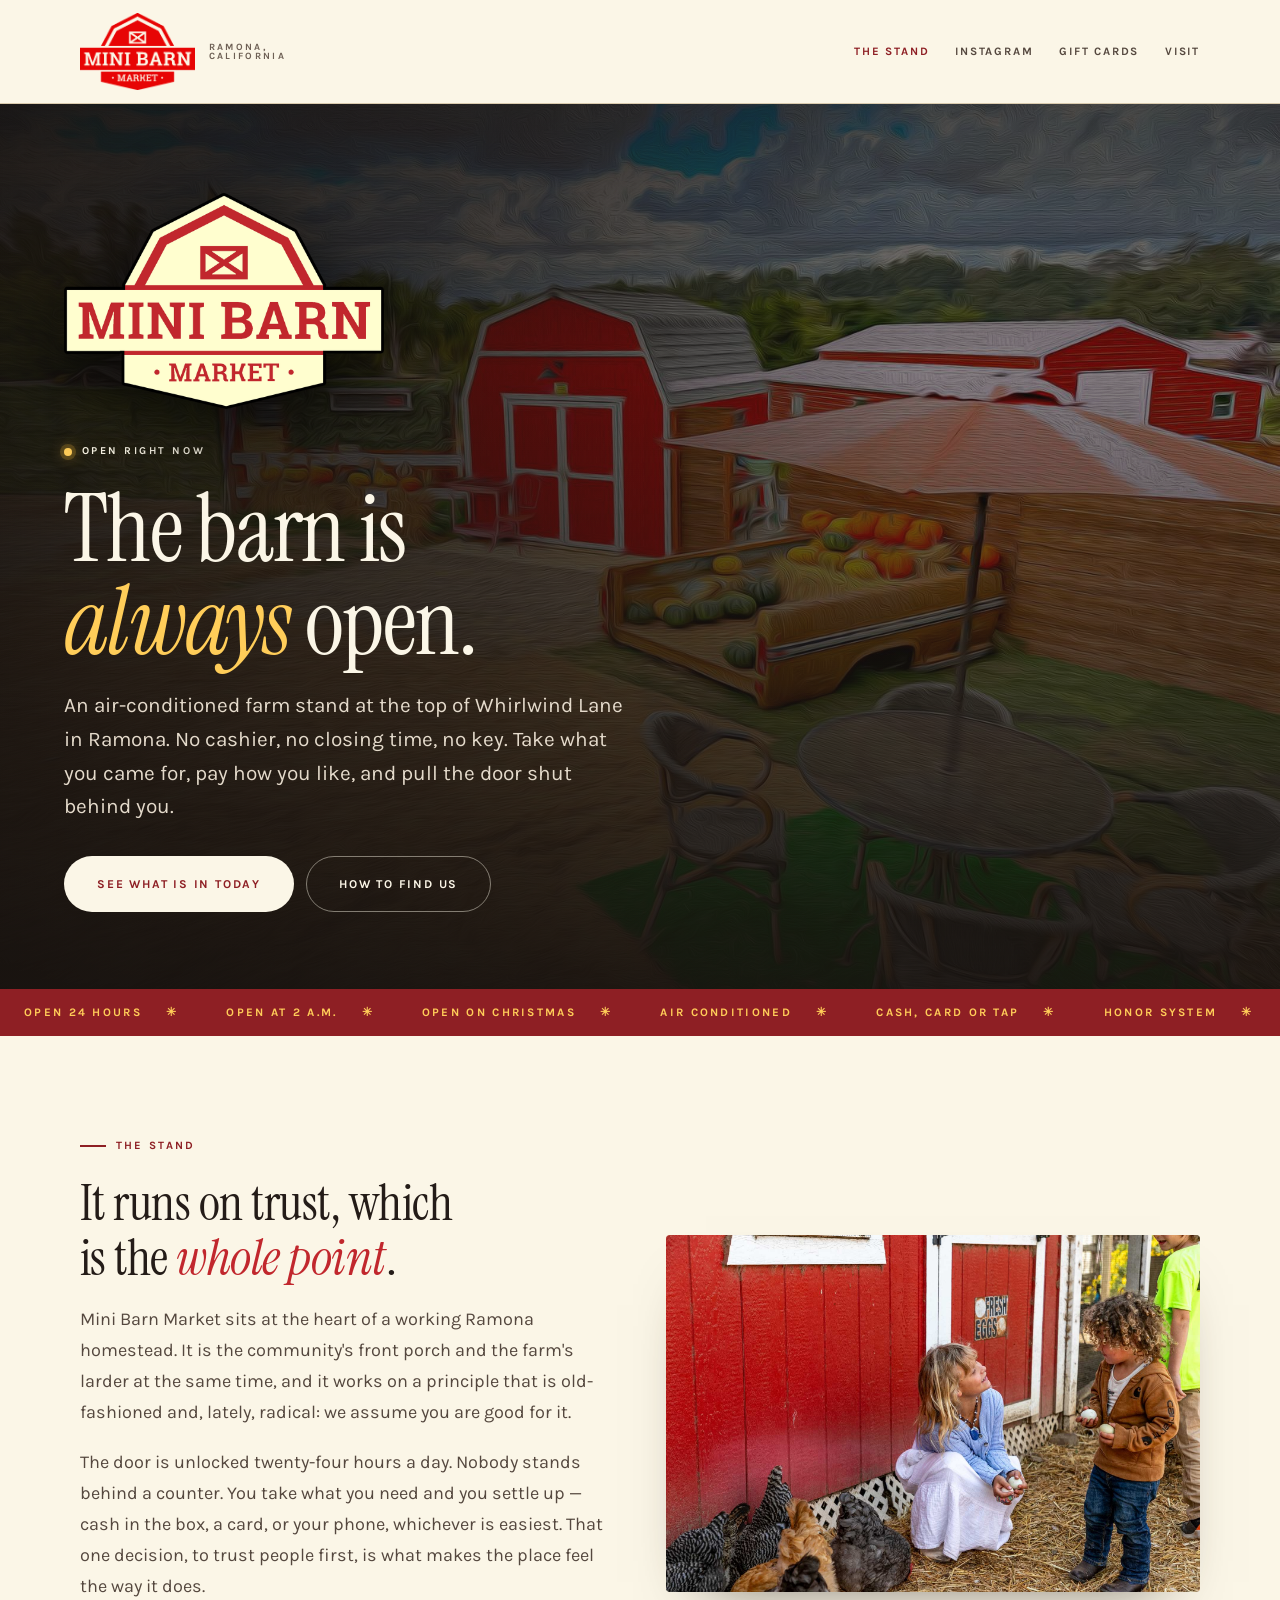
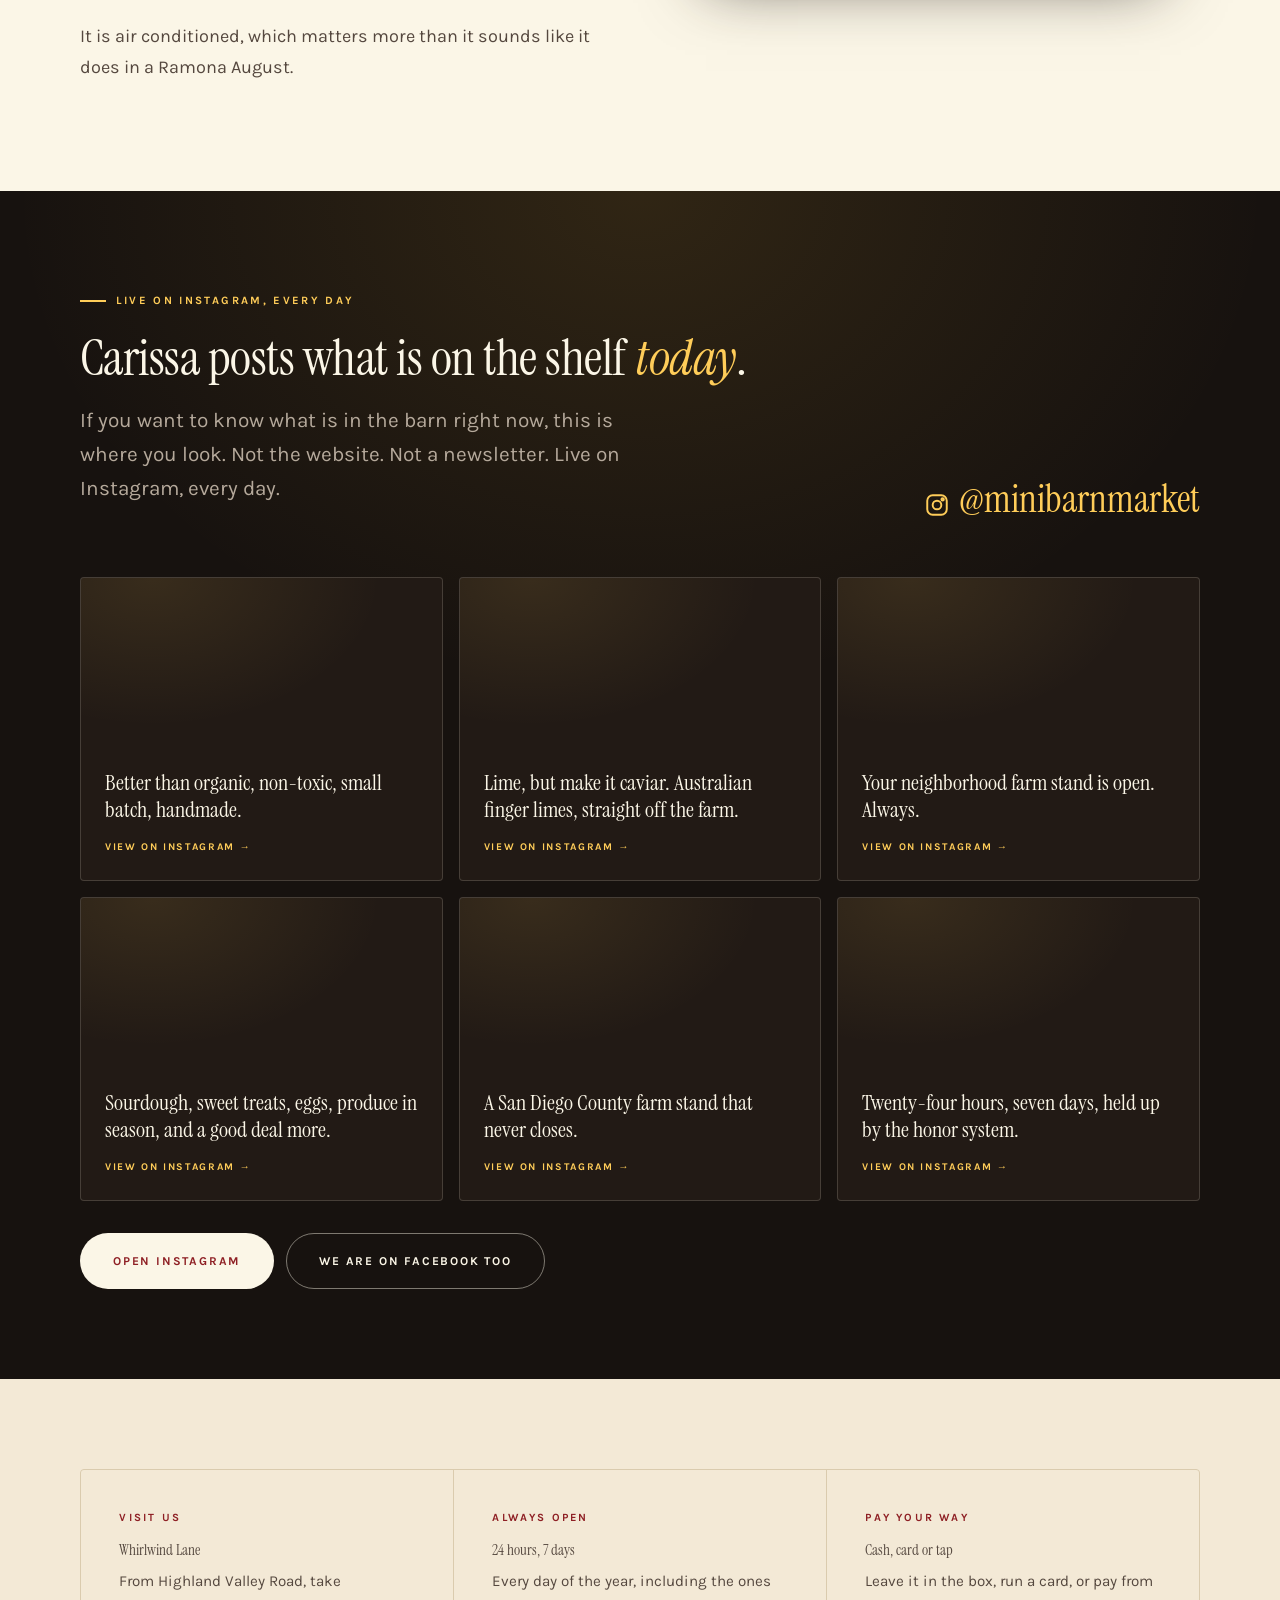
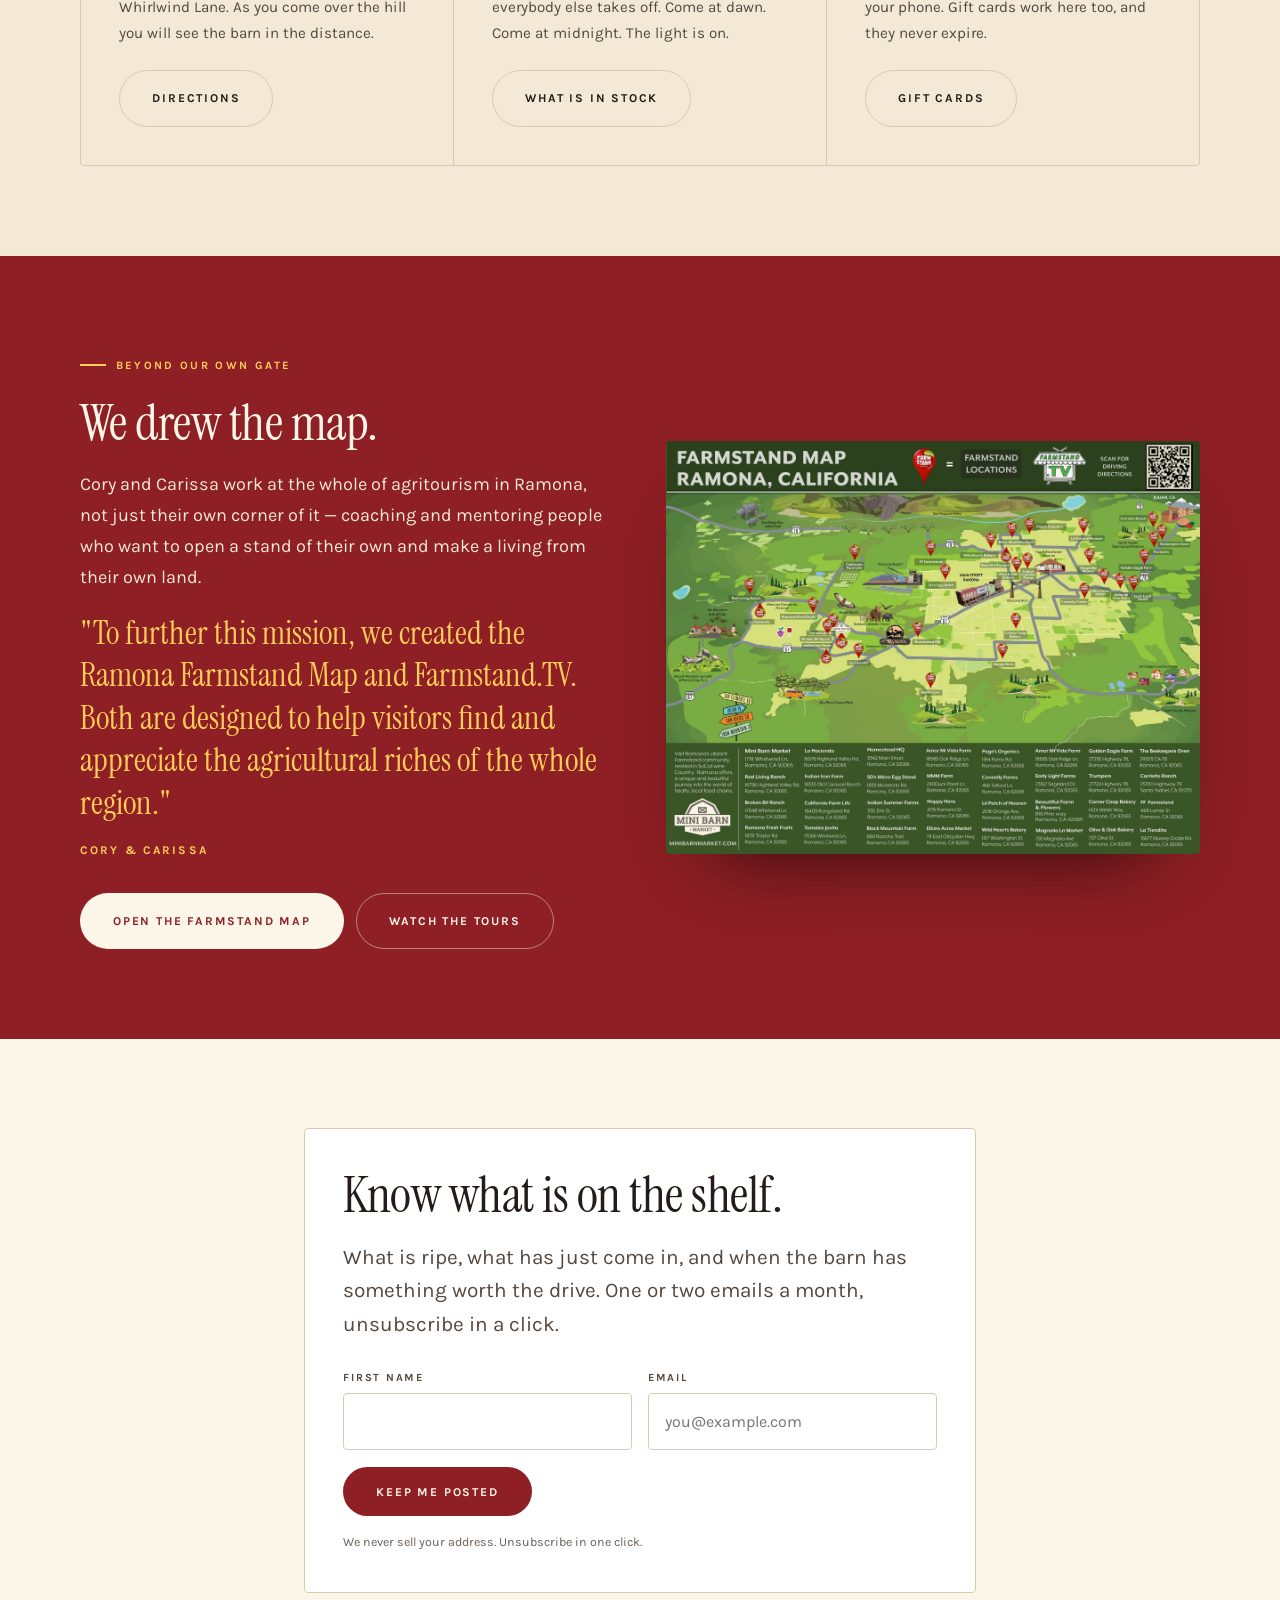
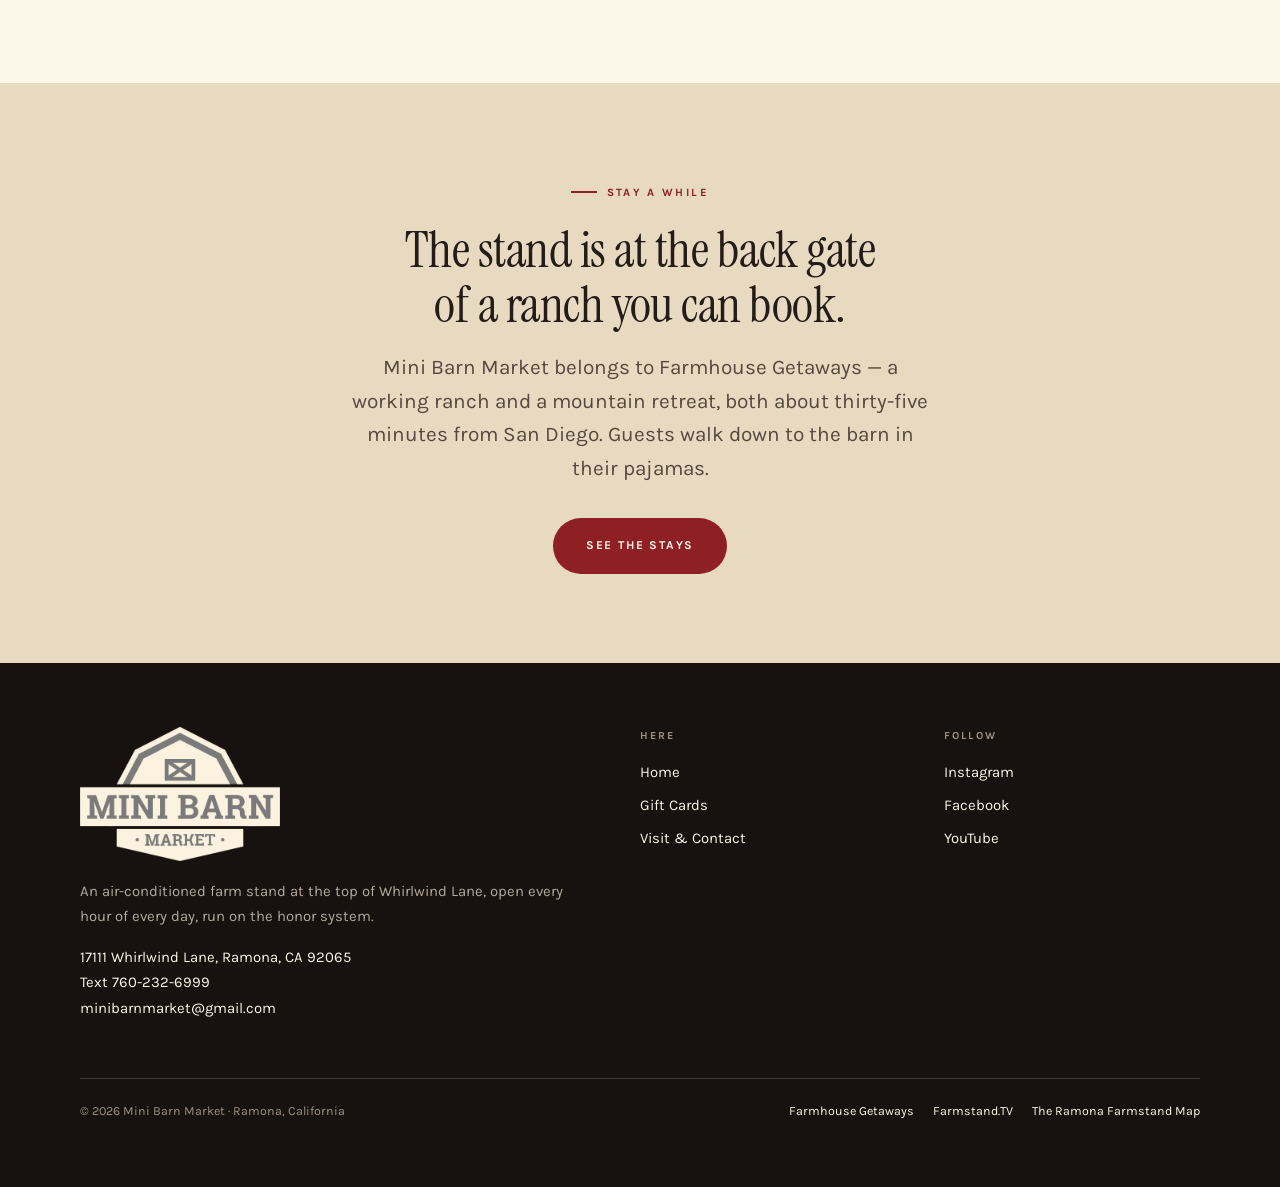
==== index.html @ f651b941 "Record how each visitor arrived on every form (ad click, campaign, keyword, referrer, first visit) C" ====
<!DOCTYPE html>
<html lang="en">
<head>
<meta charset="utf-8">
<!-- Google tag (gtag.js) -->
<script src="/js/attribution.js"></script>
<script async src="https://www.googletagmanager.com/gtag/js?id=G-ZWF3V4V2GE"></script>
<script>
  window.dataLayer = window.dataLayer || [];
  function gtag(){dataLayer.push(arguments);}
  gtag('js', new Date());
  gtag('config', 'G-ZWF3V4V2GE');
</script>
<meta name="viewport" content="width=device-width, initial-scale=1">
<title>Mini Barn Market — a 24/7 honor system farm stand in Ramona, California</title>
<meta name="description" content="An air-conditioned farm stand on Whirlwind Lane in Ramona, open every hour of every day on the honor system. Cash, card or digital. Follow @minibarnmarket for the daily restock.">
<link rel="canonical" href="https://minibarnmarket.com/">
<meta property="og:site_name" content="Mini Barn Market">
<meta property="og:title" content="Mini Barn Market — a 24/7 honor system farm stand in Ramona, California">
<meta property="og:description" content="An air-conditioned farm stand on Whirlwind Lane in Ramona, open every hour of every day on the honor system. Cash, card or digital. Follow @minibarnmarket for the daily restock.">
<meta property="og:type" content="website">
<meta property="og:url" content="https://minibarnmarket.com/">
<meta property="og:image" content="https://minibarnmarket.com/images/mbm-painting.jpg">
<meta name="twitter:card" content="summary_large_image">
<link rel="preconnect" href="https://fonts.googleapis.com">
<link rel="preconnect" href="https://fonts.gstatic.com" crossorigin>
<link href="https://fonts.googleapis.com/css2?family=Instrument+Serif:ital@0;1&family=Karla:ital,wght@0,400;0,500;0,700;1,400&display=swap" rel="stylesheet">
<link rel="icon" href="/favicon.svg" type="image/svg+xml">
<meta name="theme-color" content="#8E1F24">
<link rel="stylesheet" href="/css/site.css?v=6f5d11fb">
<script>if(!window.matchMedia('(prefers-reduced-motion: reduce)').matches)document.documentElement.className+=' js';</script>
<script type="application/ld+json">
{
  "@context": "https://schema.org",
  "@type": "Store",
  "name": "Mini Barn Market",
  "description": "A 24/7 honor-system farm stand in Ramona, California, selling eggs, produce, sourdough and other goods made on-site or nearby.",
  "url": "https://minibarnmarket.com/",
  "image": "https://minibarnmarket.com/images/mbm-painting.jpg",
  "telephone": "+1-760-232-6999",
  "priceRange": "$",
  "address": {
    "@type": "PostalAddress",
    "streetAddress": "17111 Whirlwind Lane",
    "addressLocality": "Ramona",
    "addressRegion": "CA",
    "postalCode": "92065",
    "addressCountry": "US"
  },
  "geo": {
    "@type": "GeoCoordinates",
    "latitude": 33.0217514,
    "longitude": -116.9316667
  },
  "openingHoursSpecification": {
    "@type": "OpeningHoursSpecification",
    "dayOfWeek": ["Monday", "Tuesday", "Wednesday", "Thursday", "Friday", "Saturday", "Sunday"],
    "opens": "00:00",
    "closes": "23:59"
  },
  "paymentAccepted": "Cash, Credit Card, Debit Card"
}
</script>
</head>
<body>
<a class="skip" href="#main">Skip to content</a>
<header class="masthead">
  <div class="wrap masthead-inner">
    <a class="wordmark" href="/"><img src="/images/logo-red.png" width="1000" height="669" alt="Mini Barn Market"><span>Ramona, California</span></a>
    <nav class="nav" aria-label="Main"><a href="/#stand" aria-current="page">The Stand</a><a href="/#instagram">Instagram</a><a href="/giftcards">Gift Cards</a><a href="/contact">Visit</a></nav>
  </div>
</header>
<main id="main">
<section class="gate">
  <div class="gate-bg">
    <img src="/images/mbm-painting.jpg" width="1600" height="1200" alt="" aria-hidden="true">
  </div>
  <div class="gate-inner">
    <img class="gate-mark" src="/images/logo-fill.png" width="1000" height="674" alt="" fetchpriority="high">
    <p class="lamp"><i></i>Open right now</p>
    <h1 class="display">The barn is <em class="lit">always</em> open.</h1>
    <p class="lede">An air-conditioned farm stand at the top of Whirlwind Lane in
      Ramona. No cashier, no closing time, no key. Take what you came for, pay
      how you like, and pull the door shut behind you.</p>
    <div class="btn-row">
      <a class="btn btn-go" href="#instagram">See what is in today</a>
      <a class="btn btn-line" href="/contact">How to find us</a>
    </div>
  </div>
</section>

<div class="strip" aria-hidden="true">
  <div class="strip-track"><span>Open 24 hours</span><span>Open at 2 a.m.</span><span>Open on Christmas</span><span>Air conditioned</span><span>Cash, card or tap</span><span>Honor system</span><span>No cashier</span><span>No closing time</span><span>Ramona, California</span><span>Open 24 hours</span><span>Open at 2 a.m.</span><span>Open on Christmas</span><span>Air conditioned</span><span>Cash, card or tap</span><span>Honor system</span><span>No cashier</span><span>No closing time</span><span>Ramona, California</span></div>
</div>

<section class="band paper rv" id="stand">
  <div class="wrap split">
    <div>
      <p class="tag">The stand</p>
      <h2 class="headline">It runs on trust, which is the <em class="lit">whole point</em>.</h2>
      <div class="prose">
        <p>Mini Barn Market sits at the heart of a working Ramona homestead. It is
          the community's front porch and the farm's larder at the same time, and
          it works on a principle that is old-fashioned and, lately, radical:
          we assume you are good for it.</p>
        <p>The door is unlocked twenty-four hours a day. Nobody stands behind a
          counter. You take what you need and you settle up — cash in the box,
          a card, or your phone, whichever is easiest. That one decision, to
          trust people first, is what makes the place feel the way it does.</p>
        <p>It is air conditioned, which matters more than it sounds like it does
          in a Ramona August.</p>
      </div>
    </div>
    <div class="shot">
      <img src="/images/rbr-eggs-kids.jpg" width="1800" height="1200" loading="lazy" alt="Two children holding eggs beside a red barn with a Fresh Eggs sign, hens at their feet.">
    </div>
  </div>
</section>

<section class="band dark ig rv" id="instagram">
  <div class="wrap">
    <div class="ig-head">
      <div>
        <p class="tag">Live on Instagram, every day</p>
        <h2 class="headline">Carissa posts what is on the shelf <em class="lit">today</em>.</h2>
        <p class="lede">If you want to know what is in the barn right now, this is
          where you look. Not the website. Not a newsletter. Live on Instagram,
          every day.</p>
      </div>
      <div>
        <a class="ig-handle" href="https://www.instagram.com/minibarnmarket/" target="_blank" rel="noopener"><svg class="ig-mark" viewBox="0 0 24 24" aria-hidden="true"><rect x="3" y="3" width="18" height="18" rx="5"/><circle cx="12" cy="12" r="4"/><circle cx="17.2" cy="6.8" r="1.1"/></svg>@minibarnmarket</a>
      </div>
    </div>
    <div class="ig-grid"><a class="ig-tile" data-ig="reel/DbJutd0BsoV" href="https://www.instagram.com/reel/DbJutd0BsoV/" target="_blank" rel="noopener"><span class="ig-cap">Better than organic, non-toxic, small batch, handmade.</span><span class="ig-open">View on Instagram</span></a><a class="ig-tile" data-ig="reel/DZG45lfvVFX" href="https://www.instagram.com/reel/DZG45lfvVFX/" target="_blank" rel="noopener"><span class="ig-cap">Lime, but make it caviar. Australian finger limes, straight off the farm.</span><span class="ig-open">View on Instagram</span></a><a class="ig-tile" data-ig="reel/DZGzfBtP9ZN" href="https://www.instagram.com/reel/DZGzfBtP9ZN/" target="_blank" rel="noopener"><span class="ig-cap">Your neighborhood farm stand is open. Always.</span><span class="ig-open">View on Instagram</span></a><a class="ig-tile" data-ig="reel/DXSOjBqjnKv" href="https://www.instagram.com/reel/DXSOjBqjnKv/" target="_blank" rel="noopener"><span class="ig-cap">Sourdough, sweet treats, eggs, produce in season, and a good deal more.</span><span class="ig-open">View on Instagram</span></a><a class="ig-tile" data-ig="reel/DZhEprNpUPL" href="https://www.instagram.com/reel/DZhEprNpUPL/" target="_blank" rel="noopener"><span class="ig-cap">A San Diego County farm stand that never closes.</span><span class="ig-open">View on Instagram</span></a><a class="ig-tile" data-ig="reel/Danv9abBoim" href="https://www.instagram.com/reel/Danv9abBoim/" target="_blank" rel="noopener"><span class="ig-cap">Twenty-four hours, seven days, held up by the honor system.</span><span class="ig-open">View on Instagram</span></a></div>
    <div class="btn-row"><a class="btn btn-go" href="https://www.instagram.com/minibarnmarket/" target="_blank" rel="noopener">Open Instagram</a><a class="btn btn-line" href="https://www.facebook.com/minibarnmarketramona" target="_blank" rel="noopener">We are on Facebook too</a></div>
  </div>
</section>


<section class="band paper-2 rv">
  <div class="wrap">
    <div class="trio">
      <div class="cell">
        <h3>Visit us</h3>
        <p class="subhead">Whirlwind Lane</p>
        <p>From Highland Valley Road, take Whirlwind Lane. As you come over the
          hill you will see the barn in the distance.</p>
        <div class="btn-row"><a class="btn btn-line" href="/contact">Directions</a></div>
      </div>
      <div class="cell">
        <h3>Always open</h3>
        <p class="subhead">24 hours, 7 days</p>
        <p>Every day of the year, including the ones everybody else takes off.
          Come at dawn. Come at midnight. The light is on.</p>
        <div class="btn-row"><a class="btn btn-line" href="#instagram">What is in stock</a></div>
      </div>
      <div class="cell">
        <h3>Pay your way</h3>
        <p class="subhead">Cash, card or tap</p>
        <p>Leave it in the box, run a card, or pay from your phone. Gift cards
          work here too, and they never expire.</p>
        <div class="btn-row"><a class="btn btn-line" href="/giftcards">Gift cards</a></div>
      </div>
    </div>
  </div>
</section>

<section class="band red rv">
  <div class="wrap split split-flip">
    <div class="mapshot">
      <img src="/images/ramona-farmstand-map.jpg" width="2400" height="1855" loading="lazy" alt="The illustrated Ramona Farmstand Map, showing farm stands drawn across the valley.">
    </div>
    <div>
      <p class="tag">Beyond our own gate</p>
      <h2 class="headline">We drew the map.</h2>
      <div class="prose">
        <p>Cory and Carissa work at the whole of agritourism in Ramona, not just
          their own corner of it — coaching and mentoring people who want to open
          a stand of their own and make a living from their own land.</p>
      </div>
      <p class="pull">"To further this mission, we created the Ramona Farmstand
        Map and Farmstand.TV. Both are designed to help visitors find and
        appreciate the agricultural riches of the whole region."</p>
      <p class="cite">Cory &amp; Carissa</p>
      <div class="btn-row">
        <a class="btn btn-go" href="https://farmstandtv.com/maps" target="_blank" rel="noopener">Open the farmstand map</a>
        <a class="btn btn-line" href="https://farmstandtv.com/" target="_blank" rel="noopener">Watch the tours</a>
      </div>
    </div>
  </div>
</section>

<!-- Email signup. name="newsletter" is what routes this to EmailOctopus —
     submission-created.mjs looks for exactly that name. Do not rename it.
     Uses only classes the page already had, so it needs no new CSS. -->
<section class="band paper rv" id="signup">
  <div class="wrap wrap-narrow">
    <div class="form-card">
      <h2 class="headline">Know what is on the shelf.</h2>
      <p class="lede">What is ripe, what has just come in, and when the barn has
        something worth the drive. One or two emails a month, unsubscribe in a click.</p>

      <form name="newsletter" method="POST" data-netlify="true" netlify-honeypot="bot-field" action="/thanks">
        <input type="hidden" name="form-name" value="newsletter">
        <input type="hidden" name="arrived-from" value=""><input type="hidden" name="first-visit-from" value=""><input type="hidden" name="arrived-landing" value=""><input type="hidden" name="arrived-referrer" value=""><input type="hidden" name="arrived-campaign" value=""><input type="hidden" name="arrived-click-id" value="">
        <input type="hidden" name="source" value="mbm-home">
        <p class="hp"><label>Leave this empty <input name="bot-field" tabindex="-1" autocomplete="off"></label></p>

        <div class="field-pair">
          <div class="field">
            <label for="su-mbm-name">First name</label>
            <input id="su-mbm-name" name="first-name" type="text" autocomplete="given-name">
          </div>
          <div class="field">
            <label for="su-mbm-email">Email</label>
            <input id="su-mbm-email" name="email" type="email" required autocomplete="email" placeholder="you@example.com">
          </div>
        </div>

        <button class="btn btn-go" type="submit">Keep me posted</button>
      </form>

      <p class="fine">We never sell your address. Unsubscribe in one click.</p>
    </div>
  </div>
</section>

<section class="band oat rv">
  <div class="wrap wrap-narrow centered">
    <p class="tag">Stay a while</p>
    <h2 class="headline">The stand is at the back gate of a ranch you can book.</h2>
    <p class="lede">Mini Barn Market belongs to Farmhouse Getaways — a working
      ranch and a mountain retreat, both about thirty-five minutes from San Diego.
      Guests walk down to the barn in their pajamas.</p>
    <div class="btn-row"><a class="btn btn-go" href="https://farmhousegetaways.com/" target="_blank" rel="noopener">See the stays</a></div>
  </div>
</section>
<script>
/* THE INSTAGRAM SECTION, IN THREE TIERS.
   Each one is strictly better than the one under it, and each one only
   replaces the tier below once it has actually proved it works.

   Tier 1 — what the server sends. Six captioned links to real posts. No
     JavaScript, no third parties, no network beyond this site. If everything
     below fails, this is what a reader gets, and it is still useful.
   Tier 2 — the pinned posts upgrade themselves into real Instagram embeds
     once Instagram answers with a MEASURE message. Gating on the iframe's
     load event would not do: a blocked or consent-walled frame still fires
     load, and the tile would go white and empty with the link gone.
   Tier 3 — /.netlify/functions/instagram returns real pictures and the grid is
     rebuilt from them. With no token it serves the pinned posts' own stills,
     scraped server-side from their public embed pages, so the grid has real
     photography the day the site goes up. With IG_TOKEN set it serves the
     account's LATEST posts and reels instead, newest first, and keeps itself
     current. */
(function () {
  var grid = document.querySelector('.ig-grid');
  if (!grid) return;

  /* ---------- tier 3: the live feed ---------- */
  function live() {
    if (!window.fetch) return Promise.reject();
    return fetch('/.netlify/functions/instagram', { headers: { accept: 'application/json' } })
      .then(function (r) { return r.ok ? r.json() : Promise.reject(r.status); })
      .then(function (d) {
        if (!d || !d.posts || !d.posts.length) return Promise.reject('empty');
        var frag = document.createDocumentFragment();
        d.posts.slice(0, 6).forEach(function (p) {
          var a = document.createElement('a');
          a.className = 'ig-tile is-live-feed';
          a.href = p.link;
          /* Instagram is a destination people fall into. Opening it in the
             same tab means the barn is gone and they are not coming back. */
          a.target = '_blank';
          a.rel = 'noopener';

          var img = document.createElement('img');
          img.src = p.thumb;
          img.alt = p.caption || 'A recent post from Mini Barn Market';
          img.loading = 'lazy';
          img.decoding = 'async';
          /* Instagram's CDN is happier without a referer, and we gain nothing
             by sending one. */
          img.referrerPolicy = 'no-referrer';
          /* Instagram's CDN URLs are signed and do expire. If one 404s the
             tile keeps its caption and its link rather than showing a broken
             image icon. */
          img.onerror = function () { a.classList.remove('is-live-feed'); img.remove(); };
          a.appendChild(img);

          if (p.type === 'VIDEO') {
            var play = document.createElement('span');
            play.className = 'ig-play';
            play.setAttribute('aria-hidden', 'true');
            a.appendChild(play);
          }

          var cap = document.createElement('span');
          cap.className = 'ig-cap';
          cap.textContent = p.caption || 'Mini Barn Market';
          a.appendChild(cap);

          var open = document.createElement('span');
          open.className = 'ig-open';
          open.textContent = 'View on Instagram';
          a.appendChild(open);

          frag.appendChild(a);
        });
        grid.textContent = '';
        grid.appendChild(frag);
        grid.classList.add('is-feed');
        return true;
      });
  }

  /* ---------- tier 2: the pinned posts become real embeds ---------- */
  function embeds() {
    var tiles = [].slice.call(grid.querySelectorAll('.ig-tile[data-ig]'));
    if (!tiles.length || !('IntersectionObserver' in window)) return;
    var frames = [];

    window.addEventListener('message', function (e) {
      var host = (e.origin || '').replace(/^https?:\/\//, '');
      if (host !== 'instagram.com' && host !== 'www.instagram.com') return;
      var d;
      try { d = typeof e.data === 'string' ? JSON.parse(e.data) : e.data; } catch (err) { return; }
      if (!d || d.type !== 'MEASURE' || !d.details || !d.details.height) return;
      for (var i = 0; i < frames.length; i++) {
        if (frames[i].contentWindow === e.source) {
          frames[i].style.height = Math.round(d.details.height) + 'px';
          frames[i].parentNode.classList.add('is-live');
          return;
        }
      }
    });

    function load(t) {
      if (t.dataset.done) return;
      t.dataset.done = '1';
      var f = document.createElement('iframe');
      f.src = 'https://www.instagram.com/' + t.dataset.ig + '/embed/';
      f.title = 'Instagram post from Mini Barn Market';
      f.loading = 'lazy';
      f.setAttribute('scrolling', 'no');
      f.setAttribute('frameborder', '0');
      frames.push(f);
      t.appendChild(f);
    }

    var io = new IntersectionObserver(function (es) {
      es.forEach(function (e) { if (e.isIntersecting) { load(e.target); io.unobserve(e.target); } });
    }, { rootMargin: '400px' });
    tiles.forEach(function (t) { io.observe(t); });
  }

  try {
    live().catch(embeds);
  } catch (err) {
    embeds();
  }
})();
</script></main>
<footer class="foot">
  <div class="wrap">
    <div class="foot-grid">
      <div>
        <img class="foot-mark" src="/images/logo-tan.png" width="1000" height="669" alt="Mini Barn Market">
        <p>An air-conditioned farm stand at the top of Whirlwind Lane, open every
           hour of every day, run on the honor system.</p>
        <p><a href="https://www.google.com/maps/dir/?api=1&destination=33.0217514,-116.9316667" target="_blank" rel="noopener">17111 Whirlwind Lane, Ramona, CA 92065</a><br>
           <a href="sms:+17602326999">Text 760-232-6999</a><br>
           <a href="mailto:minibarnmarket@gmail.com">minibarnmarket@gmail.com</a></p>
      </div>
      <div>
        <h2>Here</h2>
        <ul>
          <li><a href="/">Home</a></li>
          <li><a href="/giftcards">Gift Cards</a></li>
          <li><a href="/contact">Visit &amp; Contact</a></li>
        </ul>
      </div>
      <div>
        <h2>Follow</h2>
        <ul>
          <li><a href="https://www.instagram.com/minibarnmarket/" target="_blank" rel="noopener">Instagram</a></li>
          <li><a href="https://www.facebook.com/minibarnmarketramona" target="_blank" rel="noopener">Facebook</a></li>
          <li><a href="https://www.youtube.com/channel/UCrv4uGI6qNeQpDjoDmMhRxQ" target="_blank" rel="noopener">YouTube</a></li>
        </ul>
      </div>
    </div>
    <div class="foot-fine">
      <span>&copy; 2026 Mini Barn Market &middot; Ramona, California</span>
      <span class="sisters">
        <a href="https://farmhousegetaways.com/" target="_blank" rel="noopener">Farmhouse Getaways</a>
        <a href="https://farmstandtv.com/" target="_blank" rel="noopener">Farmstand.TV</a>
        <a href="https://farmstandtv.com/maps" target="_blank" rel="noopener">The Ramona Farmstand Map</a>
      </span>
    </div>
  </div>
</footer>
<script>
/* Reveal each section as it arrives. If anything in here throws, the catch
   strips the .js class and everything becomes visible again — a decorative
   animation must never cost somebody the content. */
(function () {
  try {
    var els = document.querySelectorAll('.rv');
    if (!('IntersectionObserver' in window)) throw 0;
    var io = new IntersectionObserver(function (entries) {
      entries.forEach(function (e) {
        if (e.isIntersecting) { e.target.classList.add('in'); io.unobserve(e.target); }
      });
    }, { rootMargin: '0px 0px -10% 0px' });
    for (var i = 0; i < els.length; i++) {
      if (els[i].getBoundingClientRect().top < window.innerHeight) els[i].classList.add('in');
      else io.observe(els[i]);
    }
  } catch (err) {
    document.documentElement.className =
      document.documentElement.className.replace(/\bjs\b/, '');
  }
})();
</script>
</body>
</html>
---- css/site.css ----
/* ==========================================================================
   MINI BARN MARKET

   The third site in the family. Farmhouse Getaways is sage and blush — the
   house you sleep in. Farmstand.TV is near-black and one bright green — a
   screen you switch on. This one is the barn itself: painted red, cream
   paper, straw, and the warm dark of a shed light left on all night.

   Same two typefaces as the other two, on purpose. That is the family
   resemblance; the color is what tells them apart.

   The idea the whole page has to carry: the door is never locked and nobody
   is watching. Everything here should feel like being trusted.
   ========================================================================== */

:root {
  /* Straight off the logo files. --barn is the red in MBM_Logo_Fill_V3,
     --straw is the gold in the Halloween/Honey mark. Sampling them rather
     than inventing near-misses is what keeps the site and the sign on the
     fence looking like the same business. */
  --barn:       #C1272D;   /* on cream — 5.4:1 */
  --barn-dk:    #8E1F24;   /* band background */
  --barn-lit:   #F5836A;   /* red that survives on the night band */

  --straw:      #FFCD59;   /* 6.0:1 on barn-dk, 12.5:1 on night */
  --straw-pale: #FFCD59;
  --straw-lo:   #8A6410;   /* the gold, dark enough to read on cream */

  --cream:      #FBF6E7;
  --cream-2:    #F3E9D6;
  --oat:        #E7DAC0;
  --oat-line:   #DACBAE;

  --night:      #17120F;
  --night-2:    #221A15;

  --ink:        #241C18;
  --ink-soft:   #55483F;
  --ink-faint:  #6E6055;
  --mute:       #B5A99B;
  --mute-2:     #9E9184;

  --display: "Instrument Serif", Georgia, serif;
  --body:    "Karla", -apple-system, BlinkMacSystemFont, sans-serif;

  --gutter:  clamp(1.25rem, 5vw, 5rem);
  --measure: 36rem;
  --radius:  4px;
}

*, *::before, *::after { box-sizing: border-box; }
html { -webkit-text-size-adjust: 100%; scroll-behavior: smooth; }
@media (prefers-reduced-motion: reduce) {
  html { scroll-behavior: auto; }
  *, *::before, *::after { animation-duration: .01ms !important; transition-duration: .01ms !important; }
}

body {
  margin: 0;
  background: var(--cream);
  color: var(--ink);
  font-family: var(--body);
  font-size: clamp(1.0625rem, .35vw + 1rem, 1.13rem);
  line-height: 1.72;
  -webkit-font-smoothing: antialiased;
}

/* height:auto is load-bearing. Every <img> carries width/height attributes so
   the layout does not jump while they load; without this the height attribute
   wins wherever CSS sets only a width and the picture stretches. */
img, video { display: block; max-width: 100%; height: auto; }
a { color: inherit; }
:focus-visible { outline: 2px solid var(--barn); outline-offset: 3px; }

.skip {
  position: absolute; left: -9999px; top: 0; z-index: 100;
  background: var(--barn-dk); color: var(--cream);
  padding: .75rem 1.25rem; font-size: .78rem;
  letter-spacing: .1em; text-transform: uppercase;
}
.skip:focus { left: 0; }

/* ---------- layout ---------- */
.wrap { max-width: 78rem; margin: 0 auto; padding-inline: var(--gutter); }
.wrap-narrow { max-width: 50rem; }
.band { padding-block: clamp(3.25rem, 7vw, 6.5rem); }
.band-tight { padding-block: clamp(2rem, 4vw, 3.5rem); }
.centered { text-align: center; }
.centered .lede { margin-inline: auto; }

.paper   { background: var(--cream); color: var(--ink); }
.paper-2 { background: var(--cream-2); color: var(--ink); }
.oat     { background: var(--oat); color: var(--ink); }
.red     { background: var(--barn-dk); color: var(--cream); }
.dark    { background: var(--night); color: var(--cream); }

/* ---------- type ---------- */
.tag {
  display: inline-flex; align-items: center; gap: .6rem;
  font-size: .7rem; font-weight: 700; letter-spacing: .21em;
  text-transform: uppercase; color: var(--barn-dk);
  margin: 0 0 1.3rem;
}
.tag::before { content: ""; width: 26px; height: 2px; background: currentColor; }
.red .tag  { color: var(--straw-pale); }
.dark .tag { color: var(--straw); }
.centered .tag { justify-content: center; }

.display {
  font-family: var(--display); font-weight: 400;
  font-size: clamp(2.7rem, 7.4vw, 6rem); line-height: .98;
  letter-spacing: -.018em; margin: 0 0 1.3rem; text-wrap: balance;
}
.headline {
  font-family: var(--display); font-weight: 400;
  font-size: clamp(2rem, 4vw, 3.35rem); line-height: 1.07;
  letter-spacing: -.01em; margin: 0 0 1.15rem; text-wrap: balance;
}
.subhead {
  font-family: var(--display); font-size: clamp(1.3rem, 1.8vw, 1.7rem);
  line-height: 1.22; margin: 0 0 .7rem;
}
em.lit { font-style: italic; color: var(--barn); }
.red em.lit  { color: var(--straw); font-style: italic; }
.dark em.lit { color: var(--straw); }

.lede {
  font-size: clamp(1.08rem, .7vw + .95rem, 1.3rem); line-height: 1.62;
  max-width: var(--measure); color: var(--ink-soft); margin: 0 0 1.7rem;
}
.red .lede  { color: var(--cream-2); }
.dark .lede { color: var(--mute); }
.prose p { margin: 0 0 1.15rem; color: var(--ink-soft); max-width: var(--measure); }
/* .prose inherits the light-background ink. On the two dark bands that lands
   at about 1.5:1 — the paragraph above the pull quote on the home page was
   effectively invisible until this was added. Same class of bug as the pull
   quote on Farmhouse Getaways. */
.dark .prose p { color: var(--mute); }
.red  .prose p { color: var(--cream-2); }
.red  .prose p b, .dark .prose p b { color: var(--cream); }
.centered .prose p { margin-inline: auto; }
.cap { font-size: .78rem; letter-spacing: .03em; color: var(--ink-faint); margin: .9rem 0 0; }
.dark .cap { color: var(--mute-2); }

/* the closing quote from Cory and Carissa */
.pull {
  font-family: var(--display); font-size: clamp(1.5rem, 2.6vw, 2.3rem);
  line-height: 1.28; margin: 0 0 1rem; color: var(--barn-dk);
  max-width: 34rem;
}
.dark .pull, .red .pull { color: var(--straw); }
.cite {
  font-size: .74rem; font-weight: 700; letter-spacing: .18em;
  text-transform: uppercase; color: var(--ink-faint); margin: 0;
}
.dark .cite { color: var(--mute-2); }
.red .cite  { color: var(--straw-pale); }

/* ---------- buttons ---------- */
.btn {
  display: inline-block; font-family: var(--body); font-size: .75rem;
  font-weight: 700; letter-spacing: .15em; text-transform: uppercase;
  padding: 1.05rem 2rem; text-decoration: none; cursor: pointer;
  border: 1.5px solid transparent; border-radius: 999px;
  transition: background .18s ease, color .18s ease, border-color .18s ease, transform .18s ease;
}
.btn:hover { transform: translateY(-2px); }
.btn-row { display: flex; flex-wrap: wrap; gap: .75rem; margin-top: 2rem; }
.centered .btn-row { justify-content: center; }

.btn-go   { background: var(--barn-dk); color: var(--cream); }
.btn-go:hover { background: var(--barn); }
.btn-line { border-color: var(--oat-line); color: var(--ink); }
.btn-line:hover { border-color: var(--ink); }

.red .btn-go, .dark .btn-go { background: var(--cream); color: var(--barn-dk); }
.red .btn-go:hover, .dark .btn-go:hover { background: #fff; }
.red .btn-line, .dark .btn-line, .gate .btn-line { border-color: rgba(251,246,231,.45); color: var(--cream); }
.red .btn-line:hover, .dark .btn-line:hover, .gate .btn-line:hover { border-color: var(--cream); }
/* The hero sits on a photograph rather than on one of the band classes, so it
   needs saying separately. Without this the second button is ink-on-dusk and
   you cannot see it at all. */
.gate .btn-go { background: var(--cream); color: var(--barn-dk); }
.gate .btn-go:hover { background: #fff; }

/* ---------- masthead ---------- */
.masthead {
  position: sticky; top: 0; z-index: 40;
  background: var(--cream); border-bottom: 1px solid var(--oat-line);
}
.masthead-inner {
  display: flex; align-items: center; justify-content: space-between;
  gap: 1rem; padding-block: .8rem; flex-wrap: wrap;
}
.wordmark { text-decoration: none; display: flex; align-items: center; gap: .85rem; line-height: 1; }
.wordmark img { width: clamp(84px, 9vw, 118px); height: auto; }
.wordmark span {
  display: block; font-size: .6rem; font-weight: 700; letter-spacing: .24em;
  text-transform: uppercase; color: var(--ink-faint); max-width: 8rem;
}
@media (max-width: 30rem) { .wordmark span { display: none; } }
.nav { display: flex; gap: clamp(.7rem, 2vw, 1.6rem); flex-wrap: wrap; align-items: center; }
.nav a {
  font-size: .71rem; font-weight: 700; letter-spacing: .16em;
  text-transform: uppercase; text-decoration: none; color: var(--ink-soft);
  padding-block: .3rem;
}
.nav a:hover, .nav a[aria-current="page"] { color: var(--barn-dk); }

/* ==========================================================================
   THE ARRIVAL
   ========================================================================== */
.gate {
  position: relative; overflow: hidden;
  min-height: clamp(540px, 88vh, 940px);
  display: grid; align-items: end;
  padding: clamp(3rem, 7vw, 6rem) var(--gutter) clamp(2.5rem, 6vw, 5rem);
  background: var(--night);
}
.gate-bg { position: absolute; inset: 0; }
.gate-bg img { width: 100%; height: 100%; object-fit: cover; }
/* The painting is bright, busy and pale in exactly the places the copy sits.
   Three passes: a wash over everything, a heavier column down the left where
   the words are, and a bottom vignette so the buttons have something to sit
   on. Checked at 390px, where the copy runs the full width and needs the most
   help. */
.gate-bg::after {
  content: ""; position: absolute; inset: 0;
  background:
    linear-gradient(180deg, rgba(23,18,15,.66) 0%, rgba(23,18,15,.30) 30%, rgba(23,18,15,.92) 100%),
    linear-gradient(90deg, rgba(23,18,15,.85) 0%, rgba(23,18,15,.55) 38%, rgba(23,18,15,.12) 72%),
    rgba(23,18,15,.22);
}
.gate-inner { position: relative; z-index: 1; max-width: 46rem; }
.gate-mark {
  width: clamp(190px, 26vw, 320px); height: auto; margin: 0 0 1.6rem;
  filter: drop-shadow(0 18px 40px rgba(0,0,0,.75));
}
/* On a phone the masthead mark is already on screen a centimetre above this
   one, and the second copy pushes the headline off the fold. */
@media (max-width: 46rem) { .gate-mark { display: none; } }

/* On a phone, `88vh` with `align-items: end` put the copy 45% of the way down
   an 844px screen — "Open right now" started at y=383 with 255px of empty
   painting above it, and the buttons ran to within 14px of the bottom. On a
   wide screen that reads as a designed hero; on a phone it reads as a picture
   with the words fallen to the bottom of it.
   Shorter block, and the copy centred in what remains. Measured at 390x844. */
@media (max-width: 46rem) {
  .gate {
    min-height: clamp(470px, 70vh, 640px);
    align-items: center;
    padding-block: clamp(2rem, 8vw, 3rem);
  }
}
.gate .display { color: var(--cream); }
.gate .lede { color: #E4DACB; }
.gate .tag { color: var(--straw); }
/* The barn red is a dark color and the photograph behind it is a red barn on
   pale dirt, so the italic emphasis vanished into the picture. Gold is the
   other half of the mark and it holds up over anything. */
.gate em.lit { color: var(--straw); }

/* the lamp that never goes off */
.lamp {
  display: inline-flex; align-items: center; gap: .6rem;
  font-size: .66rem; font-weight: 700; letter-spacing: .24em;
  text-transform: uppercase; color: var(--cream); margin: 0 0 1.4rem;
}
.lamp i {
  width: 8px; height: 8px; border-radius: 50%; background: var(--straw);
  box-shadow: 0 0 0 4px rgba(231,178,58,.22), 0 0 14px rgba(231,178,58,.9);
  animation: glow 3.6s ease-in-out infinite;
}
@keyframes glow { 0%,100% { opacity: 1 } 50% { opacity: .55 } }

@media (prefers-reduced-motion: no-preference) {
  .gate-inner > * { animation: rise .85s cubic-bezier(.16,.84,.3,1) backwards; }
  .gate .lamp    { animation-delay: .10s; }
  .gate .display { animation-delay: .22s; }
  .gate .lede    { animation-delay: .34s; }
  .gate .btn-row { animation-delay: .46s; }
}
@keyframes rise { from { opacity: 0; transform: translateY(18px); } to { opacity: 1; transform: none; } }

/* ---------- the open-hours strip ---------- */
.strip {
  background: var(--barn-dk); color: var(--straw-pale);
  overflow: hidden; padding-block: .85rem;
}
.strip-track { display: flex; width: max-content; animation: slide 52s linear infinite; }
@media (prefers-reduced-motion: reduce) { .strip-track { animation: none; } }
.strip-track span {
  font-size: .72rem; font-weight: 700; letter-spacing: .2em;
  text-transform: uppercase; padding-inline: 1.5rem; white-space: nowrap;
}
.strip-track span::after { content: "✳"; margin-left: 1.5rem; color: var(--straw); }
@keyframes slide { from { transform: translateX(0); } to { transform: translateX(-50%); } }

/* ---------- split ---------- */
.split { display: grid; gap: clamp(2rem,4vw,3.5rem); align-items: center; grid-template-columns: 1fr; }
@media (min-width: 54rem) { .split { grid-template-columns: 1fr 1fr; } }
.split-flip > :first-child { order: 2; }
@media (max-width: 53.99rem) { .split-flip > :first-child { order: 0; } }
.shot { border-radius: var(--radius); overflow: hidden; box-shadow: 0 30px 60px -40px rgba(36,28,24,.7); }
.shot img { width: 100%; }

/* ==========================================================================
   INSTAGRAM — the reason most people come to this site
   ========================================================================== */
.ig { position: relative; overflow: hidden; }
.ig::before {
  content: ""; position: absolute; inset: 0; pointer-events: none;
  background: radial-gradient(ellipse 70% 60% at 50% 0%, rgba(231,178,58,.12), transparent 70%);
}
.ig > * { position: relative; }
.ig-head { display: grid; gap: 1.4rem; align-items: end; grid-template-columns: 1fr; margin-bottom: clamp(1.8rem,3.5vw,2.8rem); }
@media (min-width: 56rem) { .ig-head { grid-template-columns: 1fr auto; } }
.ig-handle {
  font-family: var(--display); font-size: clamp(1.6rem, 3vw, 2.4rem);
  color: var(--straw); text-decoration: none; display: inline-block;
}
.ig-handle:hover { text-decoration: underline; }

/* The tiles are captioned links first and embeds second. The frame is
   appended invisible and only takes over once Instagram has reported its
   height back, so a blocked embed leaves the caption and the link in place
   rather than a white rectangle. */
.ig-grid { display: grid; gap: 1rem; grid-template-columns: 1fr; align-items: start; }
@media (min-width: 34rem) { .ig-grid { grid-template-columns: repeat(2, 1fr); } }
@media (min-width: 62rem) { .ig-grid { grid-template-columns: repeat(3, 1fr); } }

.ig-tile {
  position: relative; display: flex; flex-direction: column; justify-content: flex-end;
  min-height: 19rem; padding: 1.5rem; border-radius: var(--radius); overflow: hidden;
  background: var(--night-2); border: 1px solid rgba(251,246,231,.16);
  text-decoration: none; color: var(--cream);
  transition: border-color .2s ease, background .2s ease;
}
.ig-tile:hover { border-color: var(--straw); background: #2A211A; }
.ig-tile::before {
  content: ""; position: absolute; inset: 0; pointer-events: none;
  background: radial-gradient(ellipse 90% 70% at 20% 0%, rgba(255,205,89,.10), transparent 70%);
}
.ig-cap {
  position: relative; z-index: 2;
  font-family: var(--display); font-size: 1.4rem; line-height: 1.2;
  color: var(--cream); margin-bottom: .9rem;
}
.ig-open {
  position: relative; z-index: 2;
  font-size: .64rem; font-weight: 700; letter-spacing: .16em;
  text-transform: uppercase; color: var(--straw);
}
.ig-open::after { content: " \2192"; }

/* ---- tier 3: the live feed ----
   Real thumbnails from the Graph API. The caption sits over the bottom of the
   picture on a gradient rather than under it, so the tiles read as a feed
   instead of as a list of links with pictures attached. */
.ig-grid.is-feed .ig-tile { min-height: 0; padding: 0; aspect-ratio: 4/5; }
.ig-tile.is-live-feed { padding: 0; }
/* The picture is a positioned element, so without an explicit stacking order
   it paints over the ::before gradient — which is a pseudo-element and
   therefore first in paint order. The captions were sitting straight on the
   photograph with nothing behind them. */
.ig-tile img { position: absolute; inset: 0; z-index: 0; width: 100%; height: 100%;
  object-fit: cover; transition: transform .55s cubic-bezier(.2,.7,.3,1); }
.ig-tile:hover img { transform: scale(1.06); }
.ig-tile.is-live-feed::before {
  display: block; z-index: 1; inset: auto 0 0 0; height: 72%;
  background: linear-gradient(180deg, rgba(9,6,4,0) 0%, rgba(9,6,4,.55) 45%, rgba(9,6,4,.95) 100%);
}
.ig-tile.is-live-feed .ig-cap {
  font-size: 1.08rem; line-height: 1.28; margin: 0 1.2rem .55rem;
  text-shadow: 0 1px 12px rgba(0,0,0,.85);
}
.ig-tile.is-live-feed .ig-open { margin: 0 1.2rem 1.2rem; }
.ig-play {
  position: absolute; z-index: 2; top: .9rem; right: .9rem; width: 30px; height: 30px;
  border-radius: 50%; background: rgba(9,6,4,.66); backdrop-filter: blur(2px);
}
.ig-play::after {
  content: ""; position: absolute; inset: 0; margin: auto; width: 0; height: 0;
  margin-left: 12px;
  border-left: 10px solid var(--cream);
  border-top: 6px solid transparent; border-bottom: 6px solid transparent;
}

/* Parked out of the way until MEASURE arrives. */
.ig-tile iframe {
  position: absolute; left: -9999px; top: 0;
  width: 100%; height: 26rem; border: 0; display: block; background: #fff;
}
.ig-tile.is-live {
  padding: 0; min-height: 0; border-color: transparent; background: #fff;
}
.ig-tile.is-live::before { display: none; }
.ig-tile.is-live .ig-cap, .ig-tile.is-live .ig-open { display: none; }
.ig-tile.is-live iframe { position: static; }

.ig-mark { width: 26px; height: 26px; vertical-align: -6px; margin-right: .55rem; }
.ig-mark path, .ig-mark rect, .ig-mark circle { fill: none; stroke: currentColor; stroke-width: 1.8; }

/* ---------- the three-up ---------- */
.trio { display: grid; gap: 1px; grid-template-columns: 1fr; background: var(--oat-line); border: 1px solid var(--oat-line); border-radius: var(--radius); overflow: hidden; }
@media (min-width: 52rem) { .trio { grid-template-columns: repeat(3, 1fr); } }
.cell { background: var(--cream); padding: clamp(1.6rem, 3vw, 2.4rem); display: flex; flex-direction: column; }
.paper-2 .cell { background: var(--cream-2); }
.oat .cell { background: var(--oat); }
.cell h3 {
  font-family: var(--body); font-size: .69rem; font-weight: 700;
  letter-spacing: .2em; text-transform: uppercase; color: var(--barn-dk); margin: 0 0 .9rem;
}
.cell .subhead { margin-bottom: .5rem; }
.cell p { margin: 0; font-size: .95rem; color: var(--ink-soft); }
.cell .btn-row { margin-top: auto; padding-top: 1.5rem; }

/* ---------- numbered steps ---------- */
.steps { counter-reset: s; list-style: none; padding: 0; margin: 1.6rem 0 0; }
.steps li {
  counter-increment: s; position: relative; padding-left: 3.2rem;
  margin-bottom: 1.3rem; color: var(--ink-soft); font-size: .98rem;
}
.steps li b { color: var(--ink); display: block; }
.steps li::before {
  content: counter(s, decimal-leading-zero);
  position: absolute; left: 0; top: -.2rem;
  font-family: var(--display); font-size: 1.9rem; line-height: 1;
  color: var(--barn); opacity: .6;
}
.steps li em { font-style: normal; font-weight: 700; color: var(--barn); }
/* The steps are on the night band on the gift card page, where the default
   ink colors run about 1.1:1. Caught by the contrast pass, not by eye — at
   that ratio the numbers look like nothing is there at all. */
.dark .steps li        { color: var(--mute); }
.dark .steps li b      { color: var(--cream); }
.dark .steps li em     { color: var(--straw); }
.dark .steps li::before { color: var(--straw); opacity: .75; }

/* ---------- the facts list ---------- */
.facts { list-style: none; padding: 0; margin: 1.6rem 0 0; }
.facts li {
  display: flex; gap: 1rem; padding: .85rem 0;
  border-bottom: 1px solid var(--oat-line); font-size: .96rem;
}
.dark .facts li { border-color: rgba(251,245,233,.16); }
.facts .k {
  flex: 0 0 9.5rem; font-size: .68rem; font-weight: 700; letter-spacing: .16em;
  text-transform: uppercase; color: var(--ink-faint); padding-top: .28rem;
}
.dark .facts .k { color: var(--mute-2); }
.facts .v { color: var(--ink-soft); }
.dark .facts .v { color: var(--mute); }

/* ---------- forms ---------- */
.hp { position: absolute; left: -9999px; }
.form-card {
  background: #fff; border: 1px solid var(--oat-line);
  border-radius: var(--radius); padding: clamp(1.5rem, 3vw, 2.4rem);
}
.field { display: grid; gap: .35rem; margin-bottom: 1.05rem; }
.field label {
  font-size: .68rem; font-weight: 700; letter-spacing: .16em;
  text-transform: uppercase; color: var(--ink-soft);
}
.field input, .field textarea {
  font: inherit; font-size: 1rem; padding: .85rem 1rem; width: 100%;
  border: 1px solid var(--oat-line); border-radius: var(--radius);
  background: #fff; color: var(--ink);
}
.field textarea { min-height: 8.5rem; resize: vertical; }
.field input:focus, .field textarea:focus {
  outline: none; border-color: var(--barn); box-shadow: 0 0 0 3px rgba(184,64,42,.16);
}
.field-pair { display: grid; gap: 0 1rem; grid-template-columns: 1fr; }
@media (min-width: 34rem) { .field-pair { grid-template-columns: 1fr 1fr; } }
.fine { font-size: .78rem; color: var(--ink-faint); margin: 1rem 0 0; }

/* ---------- footer ---------- */
.foot {
  background: var(--night); color: var(--mute);
  padding-block: clamp(2.5rem, 5vw, 4rem); font-size: .93rem;
}
.foot a { color: var(--cream); text-decoration: none; }
.foot a:hover { color: var(--straw); }
.foot h2 {
  font-family: var(--body); font-size: .67rem; font-weight: 700;
  letter-spacing: .2em; text-transform: uppercase; color: var(--mute-2); margin: 0 0 .9rem;
}
.foot ul { list-style: none; padding: 0; margin: 0; }
.foot li { margin-bottom: .45rem; }
.foot-grid { display: grid; gap: 2rem; grid-template-columns: 1fr; }
@media (min-width: 46rem) { .foot-grid { grid-template-columns: 2fr 1fr 1fr; gap: 3rem; } }
.foot-mark { width: clamp(150px, 17vw, 200px); height: auto; margin: 0 0 1.1rem; }
.foot-fine {
  display: flex; justify-content: space-between; gap: 1rem; flex-wrap: wrap;
  margin-top: 2.6rem; padding-top: 1.4rem;
  border-top: 1px solid rgba(251,245,233,.16); font-size: .78rem; color: var(--mute-2);
}
.sisters { display: flex; gap: 1.2rem; flex-wrap: wrap; }

/* ---------- scroll reveal ----------
   Content is visible by default. It is only hidden after a tiny script in the
   <head> has added .js to <html>, which proves JavaScript is running and can
   put it back. The other way round, one script failure blanks the whole page. */
@media (prefers-reduced-motion: no-preference) {
  .js .rv { opacity: 0; transform: translateY(20px); transition: opacity .7s ease, transform .7s cubic-bezier(.16,.84,.3,1); }
  .js .rv.in { opacity: 1; transform: none; }
}

/* ---------- map teaser ---------- */
.mapshot { border-radius: var(--radius); overflow: hidden; box-shadow: 0 40px 80px -50px rgba(0,0,0,.85); }
.mapshot img { width: 100%; }
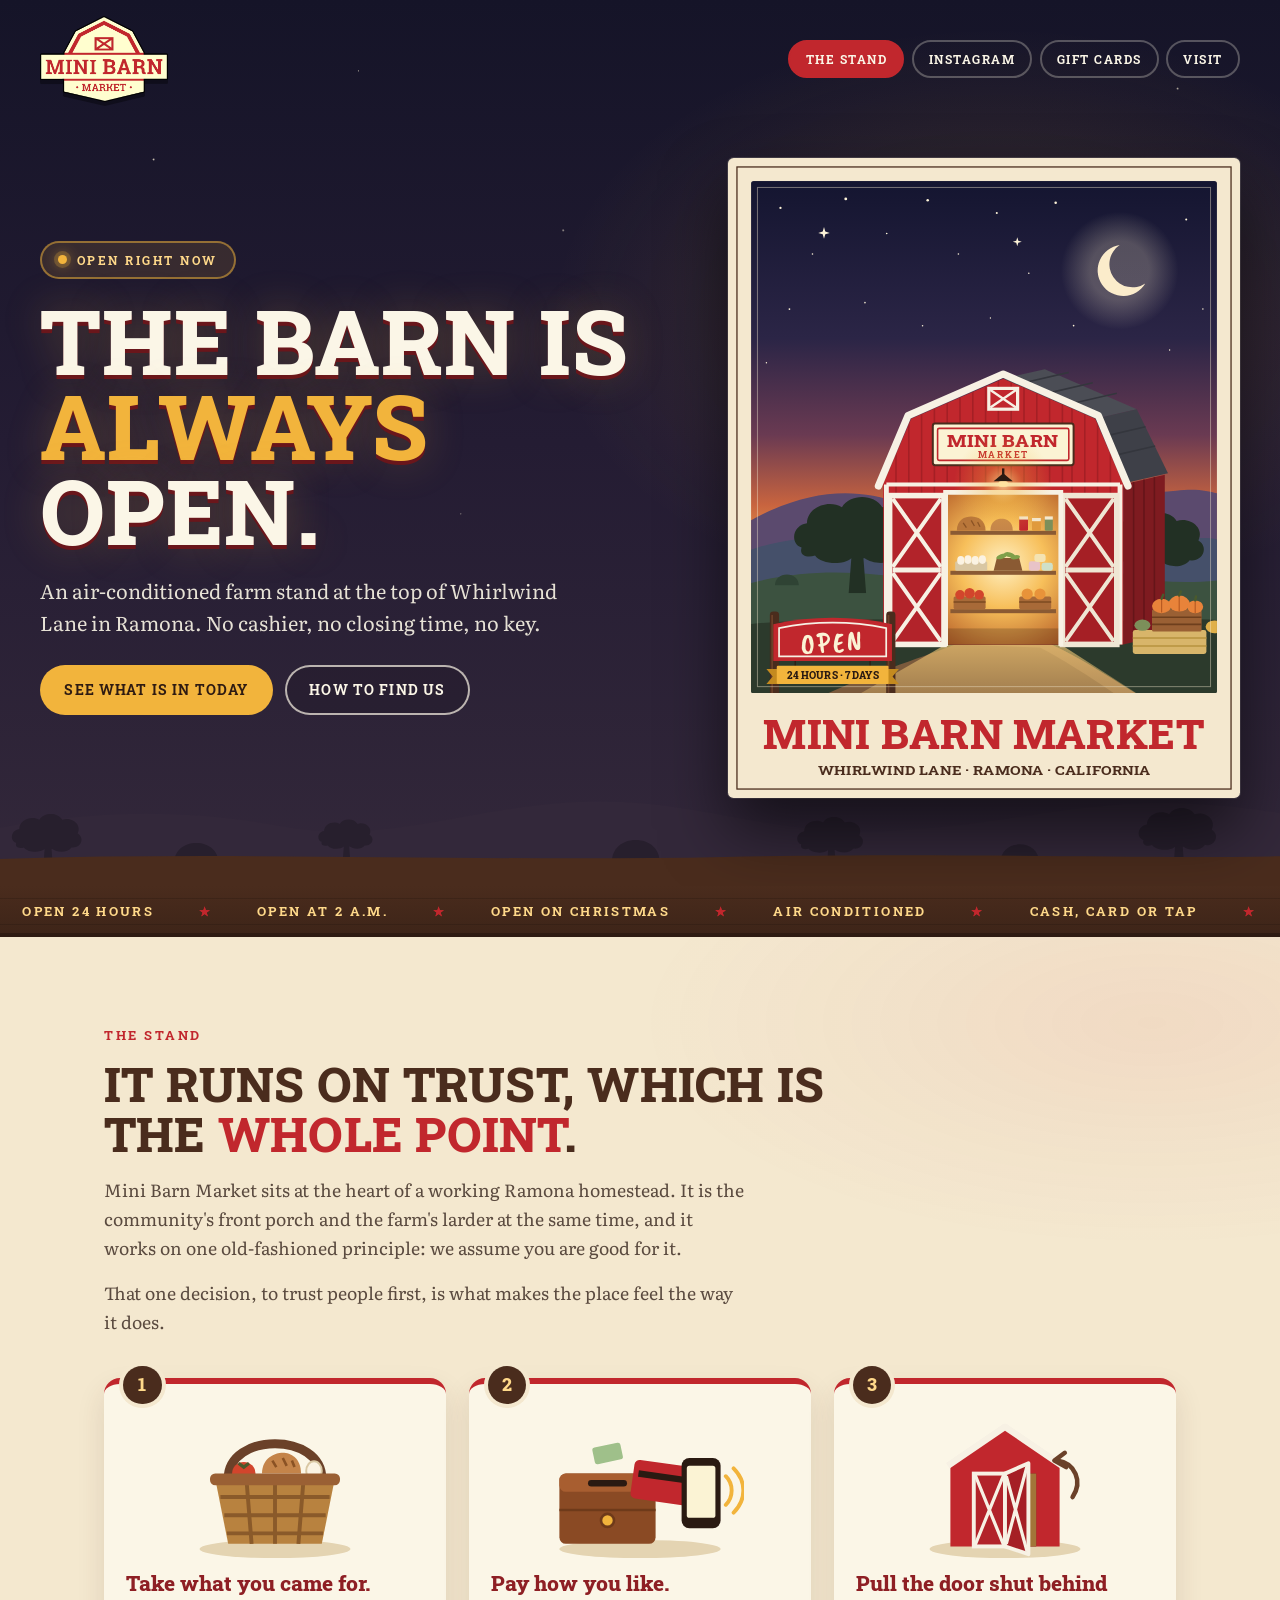
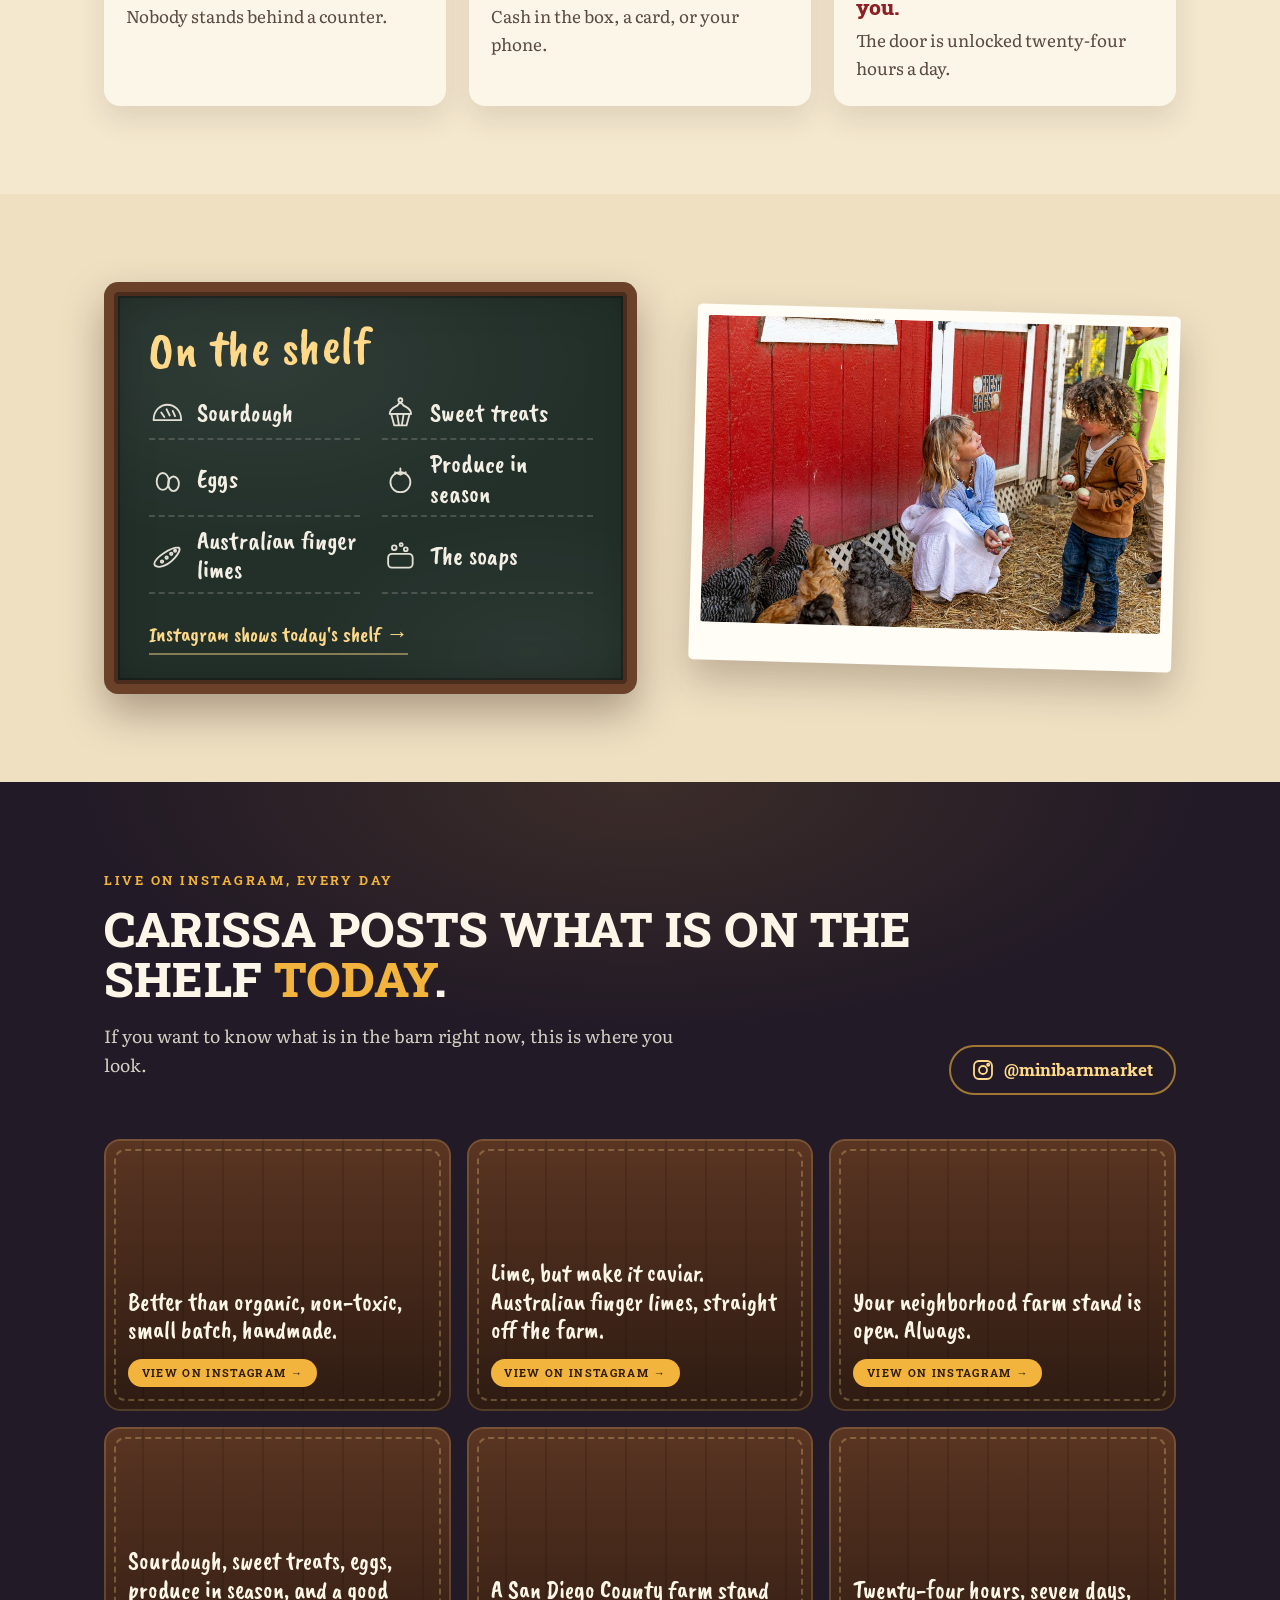
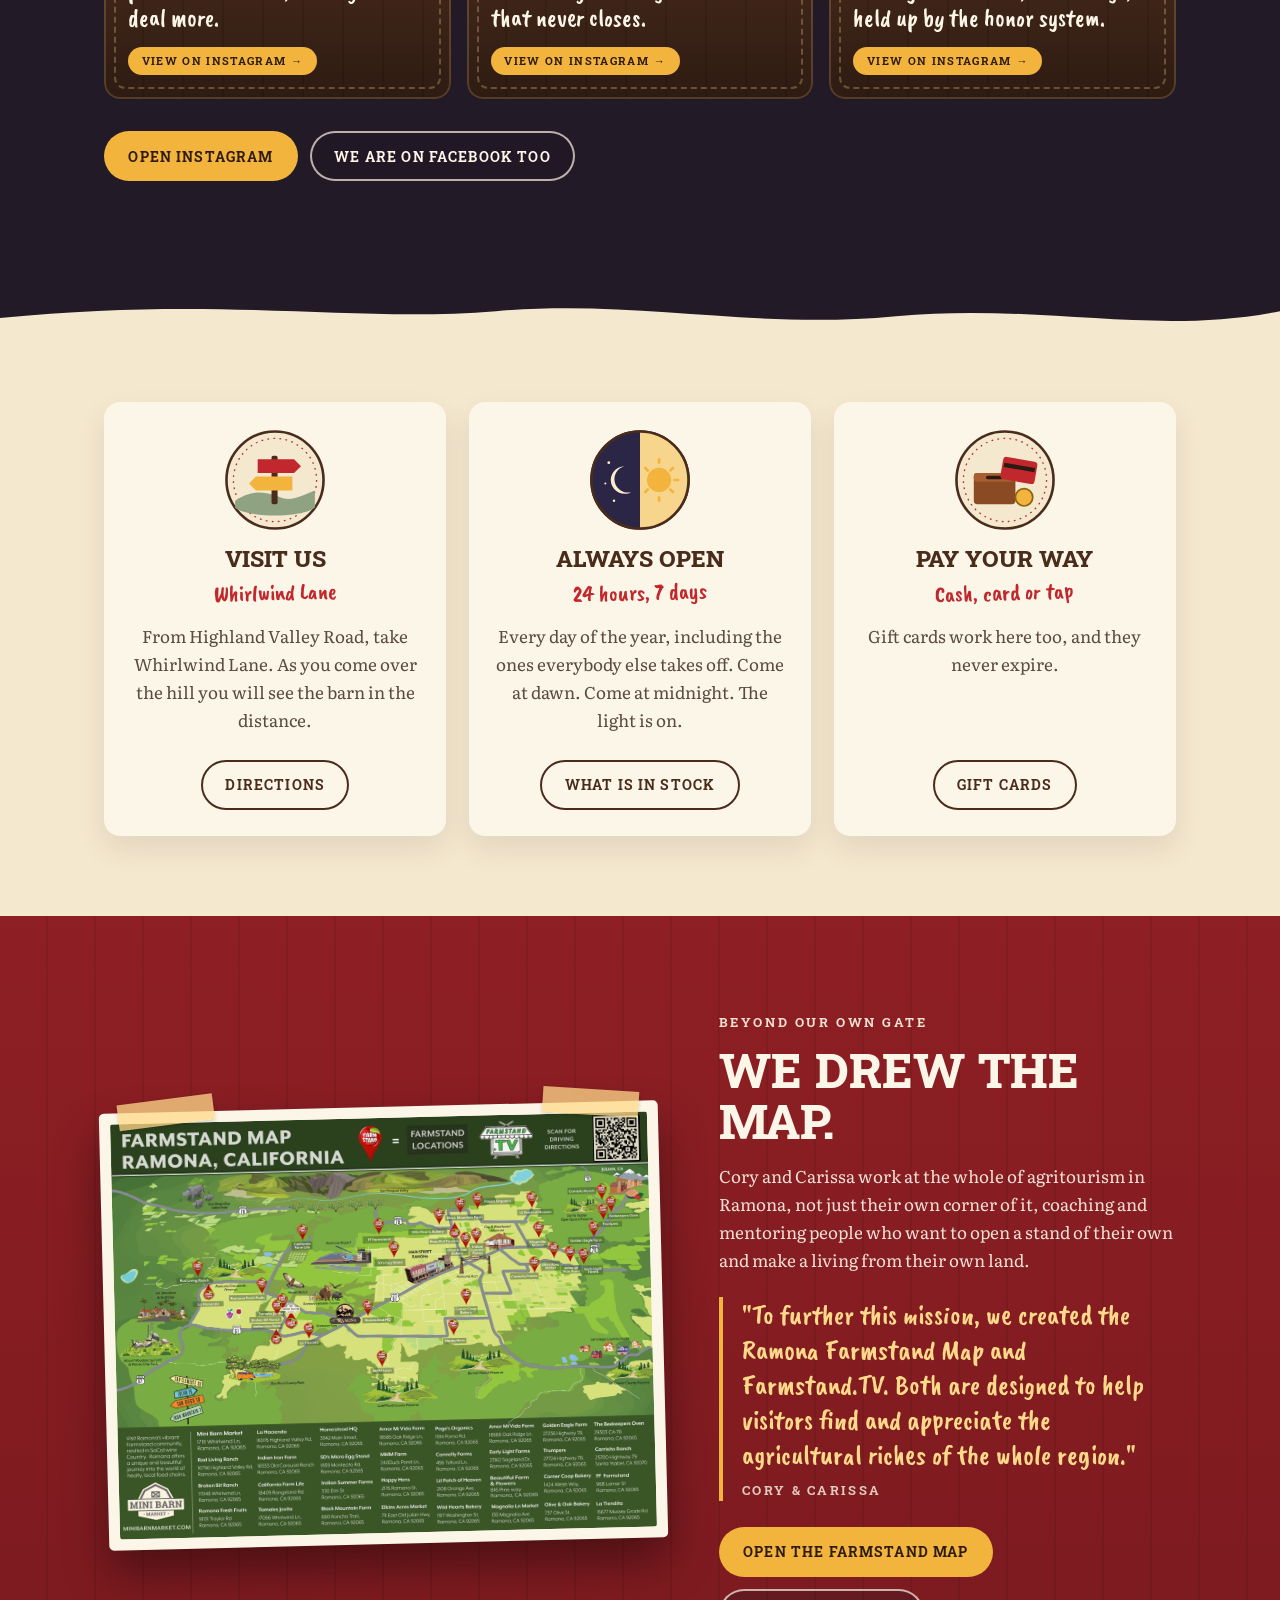
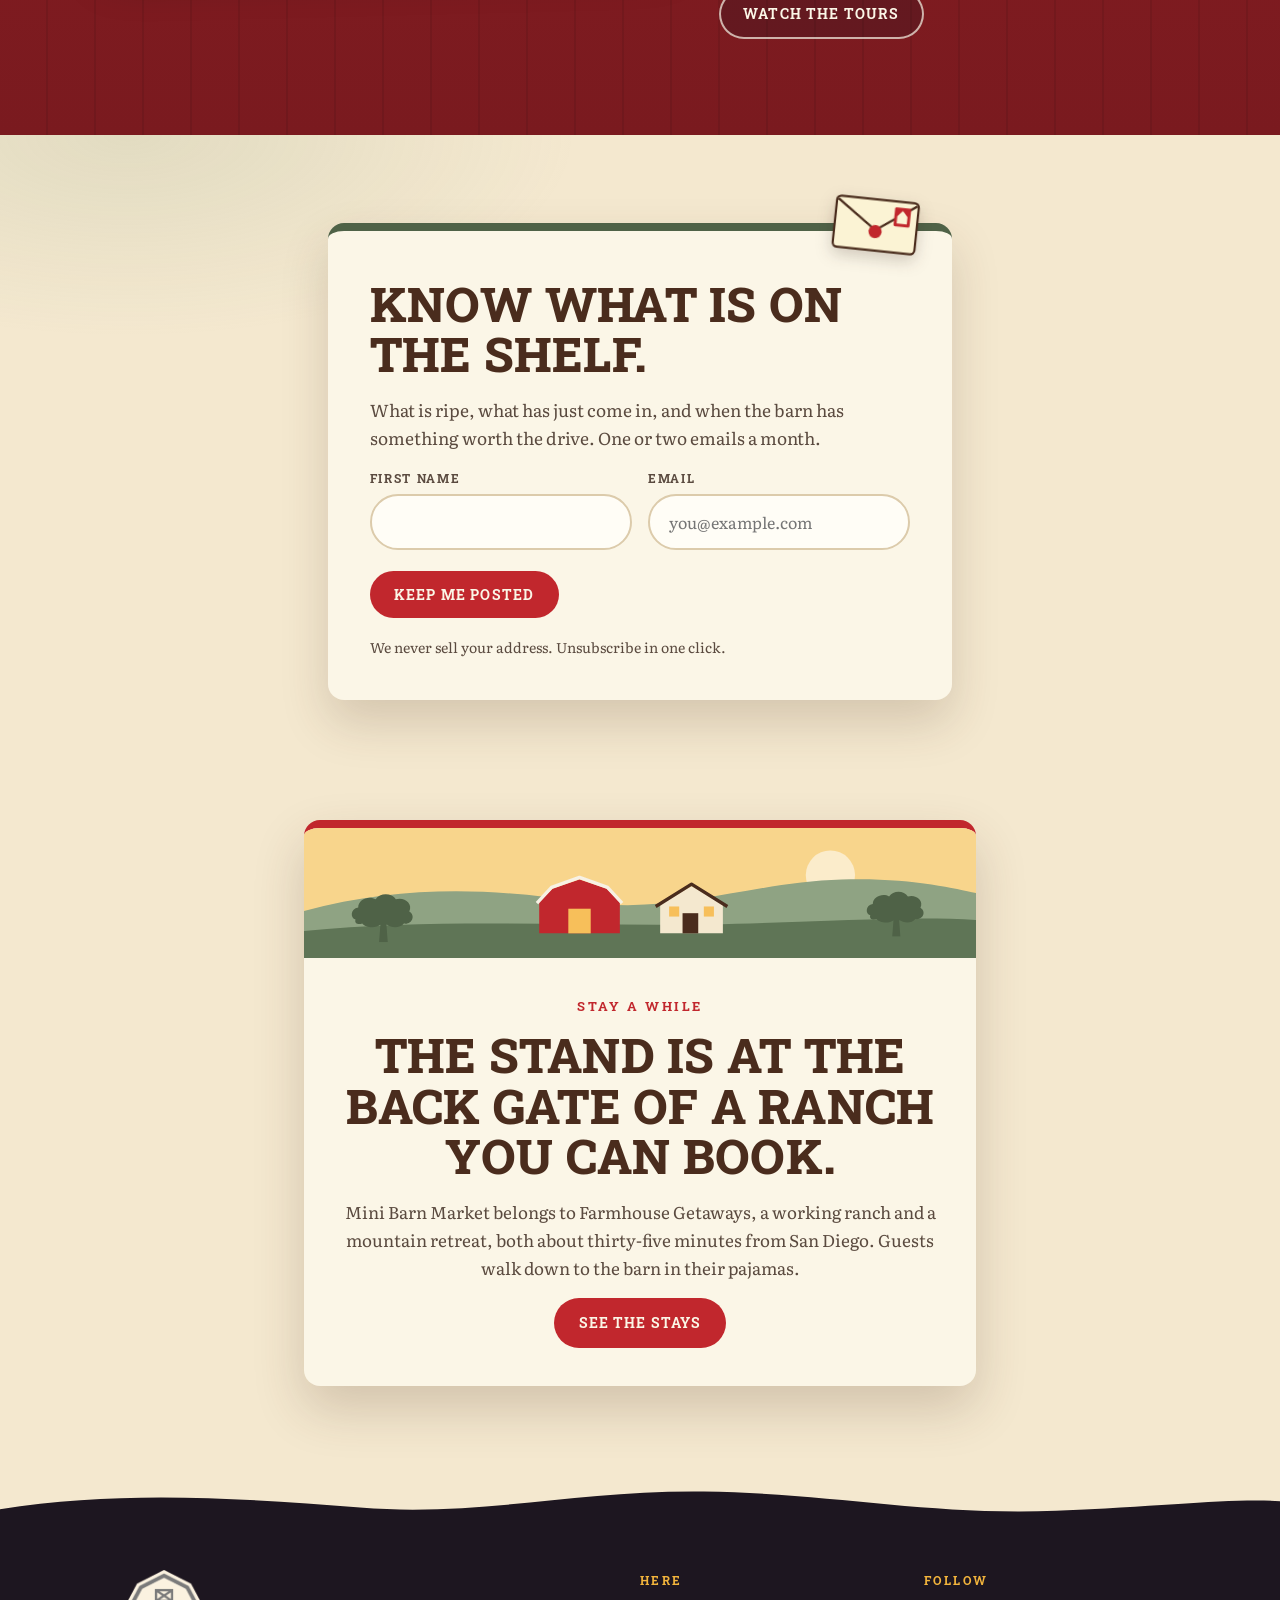
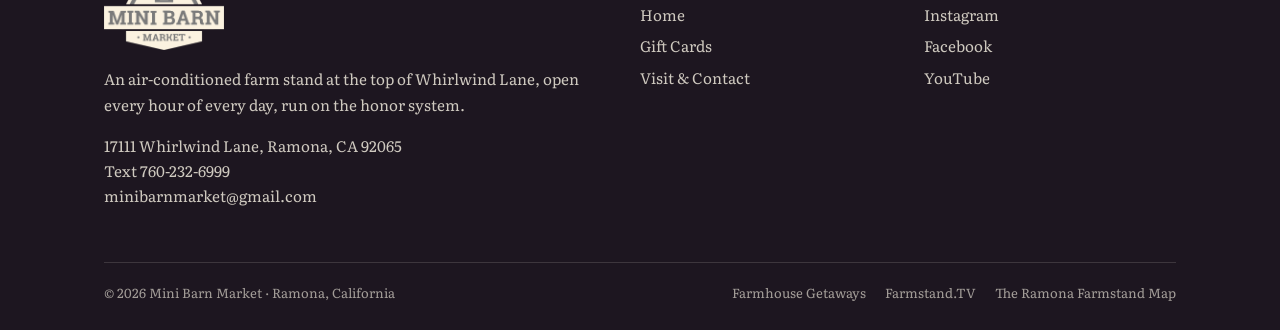
==== commit 81a2d4af: "Mockup: illustrated homepage, The Lodge's sibling (preview only) Poster-style SVG hero of the barn a" ====
--- a/index.html
+++ b/index.html
@@ -24,10 +24,13 @@
 <meta name="twitter:card" content="summary_large_image">
 <link rel="preconnect" href="https://fonts.googleapis.com">
 <link rel="preconnect" href="https://fonts.gstatic.com" crossorigin>
-<link href="https://fonts.googleapis.com/css2?family=Instrument+Serif:ital@0;1&family=Karla:ital,wght@0,400;0,500;0,700;1,400&display=swap" rel="stylesheet">
+<!-- MOCKUP (illustrated, The Lodge's sibling). Roboto Slab is the nearest
+     match to the slab lettering in the MBM logo; Caveat Brush is the
+     hand-painted face The Lodge uses; Literata is The Lodge's reading face. -->
+<link href="https://fonts.googleapis.com/css2?family=Caveat+Brush&family=Literata:ital,wght@0,400;0,600;1,400&family=Roboto+Slab:wght@500;700;800&display=swap" rel="stylesheet">
 <link rel="icon" href="/favicon.svg" type="image/svg+xml">
 <meta name="theme-color" content="#8E1F24">
-<link rel="stylesheet" href="/css/site.css?v=6f5d11fb">
+<link rel="stylesheet" href="/css/mockup.css">
 <script>if(!window.matchMedia('(prefers-reduced-motion: reduce)').matches)document.documentElement.className+=' js';</script>
 <script type="application/ld+json">
 {
@@ -64,141 +67,480 @@
 </head>
 <body>
 <a class="skip" href="#main">Skip to content</a>
-<header class="masthead">
-  <div class="wrap masthead-inner">
-    <a class="wordmark" href="/"><img src="/images/logo-red.png" width="1000" height="669" alt="Mini Barn Market"><span>Ramona, California</span></a>
+
+<!-- Shared shapes: a coast live oak and a granite boulder, used in every hill line. -->
+<svg width="0" height="0" style="position:absolute" aria-hidden="true">
+  <symbol id="oak" viewBox="0 0 100 80">
+    <path d="M10 46 C2 44 2 30 14 28 C14 16 30 10 40 16 C46 6 64 6 70 16 C82 12 96 22 90 34 C100 40 94 54 82 52 C76 60 62 58 57 54 L56 54 L58 80 L45 80 L47 54 C40 60 24 58 20 52 C14 54 8 52 10 46 Z"/>
+  </symbol>
+  <symbol id="rock" viewBox="0 0 60 30">
+    <path d="M2 30 C2 14 14 4 30 4 C46 4 58 14 58 30 Z"/>
+  </symbol>
+</svg>
+
+<header class="hero" id="top">
+  <div class="topbar">
+    <a class="brand" href="/"><img src="/images/logo-fill.png" width="1000" height="674" alt="Mini Barn Market"></a>
     <nav class="nav" aria-label="Main"><a href="/#stand" aria-current="page">The Stand</a><a href="/#instagram">Instagram</a><a href="/giftcards">Gift Cards</a><a href="/contact">Visit</a></nav>
   </div>
+
+  <div class="hero-grid">
+    <div class="hero-text">
+      <p class="lamp"><i></i>Open right now</p>
+      <h1>The barn is <em>always</em> open.</h1>
+      <p class="lede">An air-conditioned farm stand at the top of Whirlwind Lane in
+        Ramona. No cashier, no closing time, no key.</p>
+      <div class="btn-row">
+        <a class="pill pill-gold" href="#instagram">See what is in today</a>
+        <a class="pill pill-ghost" href="/contact">How to find us</a>
+      </div>
+    </div>
+
+    <figure class="poster">
+      <!-- SIGNATURE: the poster. Mini Barn Market as it really is (red
+           gambrel barn, white trim, cream sign, white X-braced doors), drawn
+           at dusk with the doors open and the light on. Lit at rest; nothing
+           here depends on an animation running. -->
+      <svg class="scene" viewBox="0 0 800 1000" role="img" aria-labelledby="poster-t poster-d">
+        <title id="poster-t">Illustration of Mini Barn Market at dusk</title>
+        <desc id="poster-d">A poster-style illustration: the small red Mini Barn Market with its gambrel roof and cream sign, both white doors swung open and warm light pouring out across the ground. Oaks and the Ramona hills behind, stars overhead, crates of produce by the door, and a painted sign in front that reads Open, with a banner beneath it that reads 24 hours, 7 days.</desc>
+        <defs>
+          <linearGradient id="g-sky" x1="0" y1="36" x2="0" y2="720" gradientUnits="userSpaceOnUse">
+            <stop offset="0" stop-color="#141530"/>
+            <stop offset=".36" stop-color="#2b2546"/>
+            <stop offset=".58" stop-color="#6a3a52"/>
+            <stop offset=".74" stop-color="#c8643f"/>
+            <stop offset=".87" stop-color="#f0a94a"/>
+            <stop offset="1" stop-color="#f8d58c"/>
+          </linearGradient>
+          <radialGradient id="g-room" cx="400" cy="660" r="120" gradientUnits="userSpaceOnUse">
+            <stop offset="0" stop-color="#fff0c2"/>
+            <stop offset=".45" stop-color="#f7bf5a"/>
+            <stop offset="1" stop-color="#b8622a"/>
+          </radialGradient>
+          <linearGradient id="g-spill" x1="0" y1="760" x2="0" y2="880" gradientUnits="userSpaceOnUse">
+            <stop offset="0" stop-color="#ffd27a" stop-opacity=".62"/>
+            <stop offset="1" stop-color="#ffd27a" stop-opacity="0"/>
+          </linearGradient>
+          <radialGradient id="g-lamp">
+            <stop offset="0" stop-color="#ffe3a0" stop-opacity=".8"/>
+            <stop offset=".4" stop-color="#f2b43c" stop-opacity=".3"/>
+            <stop offset="1" stop-color="#f2b43c" stop-opacity="0"/>
+          </radialGradient>
+          <radialGradient id="g-moon">
+            <stop offset=".5" stop-color="#fbeccb" stop-opacity=".25"/>
+            <stop offset="1" stop-color="#fbeccb" stop-opacity="0"/>
+          </radialGradient>
+          <clipPath id="cp-art"><rect x="36" y="36" width="728" height="800" rx="4"/></clipPath>
+          <clipPath id="cp-front"><polygon points="250,760 250,560 285,478 400,428 515,478 550,560 550,760"/></clipPath>
+        </defs>
+
+        <!-- Poster paper and frame -->
+        <rect width="800" height="1000" fill="#f4e8cf"/>
+        <rect x="14" y="14" width="772" height="972" fill="none" stroke="#4a2c1d" stroke-width="2"/>
+
+        <g clip-path="url(#cp-art)">
+          <!-- Sky, moon, stars -->
+          <rect x="36" y="36" width="728" height="800" fill="url(#g-sky)"/>
+          <circle cx="612" cy="176" r="92" fill="url(#g-moon)"/>
+          <path d="M612 136 A40 40 0 1 0 652 196 A32 32 0 1 1 612 136 Z" fill="#fbeccb"/>
+          <g class="stars" fill="#fdf3d8">
+            <circle cx="82" cy="78" r="1.8"/><circle cx="132" cy="150" r="1.2"/><circle cx="184" cy="64" r="2.2" class="tw"/>
+            <circle cx="248" cy="118" r="1.3"/><circle cx="312" cy="66" r="2" class="tw tw2"/><circle cx="360" cy="150" r="1.2"/>
+            <circle cx="420" cy="86" r="1.6"/><circle cx="470" cy="180" r="1.2" class="tw tw3"/><circle cx="512" cy="70" r="2"/>
+            <circle cx="716" cy="96" r="1.6" class="tw"/><circle cx="742" cy="236" r="1.2"/><circle cx="96" cy="236" r="1.4" class="tw tw2"/>
+            <circle cx="214" cy="226" r="1.2"/><circle cx="304" cy="262" r="1.2"/><circle cx="540" cy="262" r="1.3"/>
+            <circle cx="690" cy="300" r="1.1"/><circle cx="60" cy="320" r="1.1"/><circle cx="410" cy="250" r="1"/>
+            <path class="tw" d="M150 108 l2 7 7 2 -7 2 -2 7 -2 -7 -7 -2 7 -2 z"/>
+            <path class="tw tw3" d="M452 124 l1.6 5.4 5.4 1.6 -5.4 1.6 -1.6 5.4 -1.6 -5.4 -5.4 -1.6 5.4 -1.6 z"/>
+          </g>
+
+          <!-- The Ramona hills, far to near -->
+          <path d="M36 566 C120 520 196 512 270 540 C340 566 400 520 486 506 C566 494 630 530 700 520 C730 516 750 520 764 524 L764 836 L36 836 Z" fill="#5b4a6e"/>
+          <path d="M36 612 C110 586 190 590 262 606 C330 622 380 596 450 590 C540 584 600 612 680 600 C720 594 748 592 764 596 L764 836 L36 836 Z" fill="#45506a"/>
+          <g fill="#3a4559">
+            <use href="#oak" x="104" y="566" width="46" height="37"/><use href="#oak" x="520" y="562" width="40" height="32"/>
+            <use href="#oak" x="640" y="572" width="52" height="40"/><use href="#rock" x="300" y="596" width="36" height="16"/>
+          </g>
+          <path d="M36 664 C130 640 214 646 300 660 C380 674 460 650 540 652 C620 654 690 668 764 660 L764 836 L36 836 Z" fill="#3c5240"/>
+          <g fill="#2f4334">
+            <use href="#rock" x="606" y="640" width="58" height="26"/><use href="#rock" x="650" y="650" width="34" height="16"/>
+            <use href="#rock" x="70" y="648" width="44" height="20"/>
+          </g>
+
+          <!-- Ground -->
+          <path d="M36 728 C190 714 330 724 470 726 C600 728 690 716 764 722 L764 836 L36 836 Z" fill="#2c3a2c"/>
+
+          <!-- Oaks around the barn -->
+          <g fill="#223024">
+            <use href="#oak" x="94" y="512" width="210" height="168"/>
+            <use href="#oak" x="582" y="540" width="170" height="136"/>
+          </g>
+
+          <!-- The barn, drawn at 1 and scaled up from its doorstep -->
+          <g transform="translate(30 0) translate(400 760) scale(1.25) translate(-400 -760)">
+          <!-- Whirlwind Lane, running up to the door -->
+          <path d="M150 836 C220 800 300 776 340 760 L460 760 C500 778 540 806 590 836 Z" fill="#7a5a3c"/>
+          <path d="M340 760 L460 760 C500 778 540 806 590 836 L560 836 C520 808 480 782 446 764 Z" fill="#94704b"/>
+
+          <!-- Light spilling out of the open doors -->
+          <g class="glow">
+            <polygon points="328,760 472,760 590,836 196,836" fill="url(#g-spill)"/>
+          </g>
+
+          <!-- The barn: side roof and side wall going back -->
+          <polygon points="550,560 602,548 602,748 550,760" fill="#7e1b20"/>
+          <g stroke="#651519" stroke-width="2"><path d="M563 557 V757 M576 554 V754 M589 551 V751"/></g>
+          <polygon points="400,428 452,416 567,466 515,478" fill="#4b4d55"/>
+          <polygon points="515,478 567,466 606,546 554,558" fill="#3e4048"/>
+          <g stroke="#34363d" stroke-width="2" fill="none">
+            <path d="M430 432 L482 420 M460 445 L512 433 M490 458 L542 446"/>
+            <path d="M526 500 L578 488 M538 524 L590 512"/>
+          </g>
+
+          <!-- The front: red board-and-batten, gambrel outline -->
+          <polygon points="250,760 250,560 285,478 400,428 515,478 550,560 550,760" fill="#c1272d"/>
+          <g clip-path="url(#cp-front)" stroke="#a51f25" stroke-width="2">
+            <path d="M266 430 V760 M282 430 V760 M298 430 V760 M314 430 V760 M486 430 V760 M502 430 V760 M518 430 V760 M534 430 V760 M330 430 V560 M346 430 V560 M362 430 V560 M378 430 V560 M394 430 V560 M410 430 V560 M426 430 V560 M442 430 V560 M458 430 V560 M474 430 V560"/>
+          </g>
+          <!-- White trim -->
+          <path d="M244 562 L281 474 L400 422 L519 474 L556 562" fill="none" stroke="#f7f1e4" stroke-width="9" stroke-linejoin="round" stroke-linecap="round"/>
+          <path d="M254 560 H546" stroke="#f7f1e4" stroke-width="5"/>
+          <path d="M254 560 V760 M546 560 V760" stroke="#f7f1e4" stroke-width="6"/>
+          <!-- Hay-loft X window, from the logo -->
+          <rect x="382" y="440" width="36" height="26" fill="#c1272d" stroke="#f7f1e4" stroke-width="4"/>
+          <path d="M384 442 L416 464 M416 442 L384 464" stroke="#f7f1e4" stroke-width="3"/>
+
+          <!-- The cream sign -->
+          <rect x="312" y="484" width="176" height="52" rx="3" fill="#fbf3d4" stroke="#4a2c1d" stroke-width="2.5"/>
+          <rect x="318" y="490" width="164" height="40" rx="2" fill="none" stroke="#c1272d" stroke-width="2"/>
+          <text x="400" y="513" text-anchor="middle" textLength="140" lengthAdjust="spacingAndGlyphs" font-family="'Roboto Slab', Rockwell, Georgia, serif" font-weight="800" font-size="20" fill="#c1272d">MINI BARN</text>
+          <text x="400" y="527" text-anchor="middle" textLength="64" lengthAdjust="spacingAndGlyphs" font-family="'Roboto Slab', Rockwell, Georgia, serif" font-weight="700" font-size="10" letter-spacing="2" fill="#c1272d">MARKET</text>
+
+          <!-- The doorway, lit, with the shelves inside -->
+          <rect x="330" y="572" width="140" height="188" fill="#3a1d12"/>
+          <g class="glow"><rect x="330" y="572" width="140" height="188" fill="url(#g-room)"/></g>
+          <g fill="#8a5a33">
+            <rect x="334" y="618" width="132" height="5"/><rect x="334" y="668" width="132" height="5"/><rect x="334" y="716" width="132" height="5"/>
+          </g>
+          <!-- top shelf: loaves and jars -->
+          <g>
+            <path d="M342 618 C342 604 352 600 360 600 C368 600 378 604 378 618 Z" fill="#b8763a"/>
+            <path d="M350 608 L354 614 M360 605 L364 612 M368 607 L371 613" stroke="#8a5224" stroke-width="1.6"/>
+            <path d="M384 618 C384 606 392 603 398 603 C404 603 412 606 412 618 Z" fill="#c4844a"/>
+            <rect x="420" y="602" width="11" height="16" rx="2" fill="#c1272d"/><rect x="420" y="600" width="11" height="4" fill="#f4e8cf"/>
+            <rect x="436" y="604" width="11" height="14" rx="2" fill="#e09a3c"/><rect x="436" y="602" width="11" height="4" fill="#f4e8cf"/>
+            <rect x="452" y="602" width="10" height="16" rx="2" fill="#7c8f5a"/><rect x="452" y="600" width="10" height="4" fill="#f4e8cf"/>
+          </g>
+          <!-- middle shelf: eggs, limes, soaps -->
+          <g>
+            <rect x="340" y="656" width="40" height="12" rx="2" fill="#d9c7a3"/>
+            <g fill="#fbf3e3"><ellipse cx="347" cy="655" rx="4.5" ry="5.5"/><ellipse cx="356" cy="654" rx="4.5" ry="5.5"/><ellipse cx="365" cy="655" rx="4.5" ry="5.5"/><ellipse cx="374" cy="654" rx="4.5" ry="5.5"/></g>
+            <path d="M388 668 L392 652 H420 L424 668 Z" fill="#8a5a33"/>
+            <g fill="#7fa04a"><ellipse cx="398" cy="650" rx="7" ry="3" transform="rotate(-20 398 650)"/><ellipse cx="408" cy="648" rx="7" ry="3" transform="rotate(15 408 648)"/><ellipse cx="415" cy="651" rx="6" ry="2.6" transform="rotate(-8 415 651)"/></g>
+            <rect x="432" y="656" width="14" height="12" rx="3" fill="#e8c3c8"/><rect x="448" y="658" width="14" height="10" rx="3" fill="#cfe0c8"/><rect x="439" y="647" width="14" height="10" rx="3" fill="#f4e3b2"/>
+          </g>
+          <!-- bottom shelf: produce crates -->
+          <g>
+            <rect x="338" y="700" width="40" height="16" rx="2" fill="#a86a38"/><path d="M338 707 H378" stroke="#7d4a20" stroke-width="1.6"/>
+            <g fill="#d2452c"><circle cx="346" cy="698" r="6"/><circle cx="358" cy="696" r="6.5"/><circle cx="370" cy="698" r="6"/></g>
+            <rect x="420" y="700" width="40" height="16" rx="2" fill="#a86a38"/><path d="M420 707 H460" stroke="#7d4a20" stroke-width="1.6"/>
+            <g fill="#e8933a"><circle cx="430" cy="697" r="7"/><circle cx="446" cy="697" r="7"/></g>
+          </g>
+          <rect x="330" y="740" width="140" height="20" fill="#000" opacity=".18"/>
+
+          <!-- Left door, swung open flat against the wall -->
+          <g>
+            <rect x="258" y="574" width="68" height="186" fill="#b2232a"/>
+            <rect x="258" y="574" width="68" height="186" fill="none" stroke="#f7f1e4" stroke-width="7"/>
+            <path d="M262 667 H322" stroke="#f7f1e4" stroke-width="6"/>
+            <path d="M262 578 L322 663 M322 578 L262 663 M262 671 L322 756 M322 671 L262 756" stroke="#f7f1e4" stroke-width="5"/>
+          </g>
+          <!-- Right door -->
+          <g>
+            <rect x="474" y="574" width="68" height="186" fill="#a51f25"/>
+            <rect x="474" y="574" width="68" height="186" fill="none" stroke="#efe6d4" stroke-width="7"/>
+            <path d="M478 667 H538" stroke="#efe6d4" stroke-width="6"/>
+            <path d="M478 578 L538 663 M538 578 L478 663 M478 671 L538 756 M538 671 L478 756" stroke="#efe6d4" stroke-width="5"/>
+          </g>
+          <!-- Door frame -->
+          <path d="M328 762 V570 H472 V762" fill="none" stroke="#f7f1e4" stroke-width="6"/>
+
+          <!-- The porch light -->
+          <g class="glow lamp-glow"><circle cx="400" cy="560" r="62" fill="url(#g-lamp)"/></g>
+          <path d="M400 540 V548" stroke="#2a1a12" stroke-width="3"/>
+          <path d="M388 556 L400 546 L412 556 Z" fill="#2a1a12"/>
+          <rect class="flame" x="394" y="556" width="12" height="7" rx="3" fill="#ffe3a0"/>
+
+          <!-- Produce by the door: a crate of pumpkins and squash on straw -->
+          <g>
+            <rect x="562" y="742" width="92" height="30" rx="3" fill="#d8b56a"/>
+            <path d="M562 752 H654 M562 762 H654" stroke="#b8923f" stroke-width="2"/>
+            <rect x="586" y="716" width="62" height="28" rx="2" fill="#9a6034"/>
+            <path d="M586 726 H648 M586 735 H648" stroke="#6e3f1d" stroke-width="2"/>
+            <g fill="#e8833a"><ellipse cx="598" cy="712" rx="12" ry="9"/><ellipse cx="620" cy="709" rx="13" ry="10"/><ellipse cx="640" cy="713" rx="10" ry="8"/></g>
+            <g stroke="#b85a22" stroke-width="1.5" fill="none"><path d="M598 704 V720 M620 700 V719 M640 706 V721"/></g>
+            <g stroke="#4a5a2c" stroke-width="3" stroke-linecap="round"><path d="M598 703 L600 698 M620 699 L622 694 M640 705 L641 700"/></g>
+            <ellipse cx="574" cy="736" rx="10" ry="7" fill="#7c8f5a"/><ellipse cx="664" cy="738" rx="11" ry="8" fill="#e0b04a"/>
+          </g>
+
+          </g>
+
+          <g transform="translate(60 840) scale(.9) translate(-60 -840)">
+          <!-- The painted OPEN sign on two posts, and its banner -->
+          <g class="signpost">
+            <rect x="66" y="694" width="16" height="160" rx="6" fill="#4a2c1d"/>
+            <rect x="268" y="694" width="16" height="160" rx="6" fill="#4a2c1d"/>
+            <path d="M70 700 V840 M272 700 V840" stroke="#6b4129" stroke-width="3"/>
+            <path d="M72 716 Q175 694 278 716 L278 780 L72 780 Z" fill="#c1272d"/>
+            <path d="M82 723 Q175 704 268 723 L268 772 L82 772 Z" fill="none" stroke="#f7f1e4" stroke-width="3"/>
+            <text x="175" y="764" text-anchor="middle" transform="rotate(-2 175 750)" font-family="'Caveat Brush', 'Segoe Print', cursive" font-size="50" fill="#fbf3d4" letter-spacing="3">OPEN</text>
+          </g>
+          <g class="banner">
+            <path d="M110 780 V790 M240 780 V790" stroke="#2a1a12" stroke-width="2"/>
+            <polygon points="86,794 60,794 71,807 60,820 86,820" fill="#c48a1f"/>
+            <polygon points="264,794 290,794 279,807 290,820 264,820" fill="#c48a1f"/>
+            <rect x="78" y="788" width="194" height="32" rx="2" fill="#f2b43c"/>
+            <text x="175" y="811" text-anchor="middle" textLength="160" lengthAdjust="spacingAndGlyphs" font-family="'Roboto Slab', Rockwell, Georgia, serif" font-weight="800" font-size="17" fill="#2a1a12">24 HOURS · 7 DAYS</text>
+          </g>
+          </g>
+        </g>
+        <rect x="46" y="46" width="708" height="780" fill="none" stroke="#f4e8cf" stroke-opacity=".45" stroke-width="1.5"/>
+
+        <!-- Poster lettering -->
+        <text x="400" y="924" text-anchor="middle" textLength="690" lengthAdjust="spacingAndGlyphs" font-family="'Roboto Slab', Rockwell, Georgia, serif" font-weight="800" font-size="62" fill="#c1272d">MINI BARN MARKET</text>
+        <text x="400" y="964" text-anchor="middle" textLength="520" lengthAdjust="spacingAndGlyphs" font-family="'Roboto Slab', Rockwell, Georgia, serif" font-weight="700" font-size="20" fill="#4a2c1d">WHIRLWIND LANE · RAMONA · CALIFORNIA</text>
+      </svg>
+    </figure>
+  </div>
+
+  <svg class="hero-ridge" viewBox="0 0 1600 150" preserveAspectRatio="xMidYMax slice" aria-hidden="true">
+    <path d="M0 92 C140 60 260 58 380 80 C500 102 590 60 720 52 C860 44 940 90 1080 86 C1220 82 1320 46 1450 54 C1530 58 1575 70 1600 74 V150 H0 Z" fill="#33283a"/>
+    <g fill="#271f2d">
+      <use href="#oak" x="60" y="58" width="90" height="72"/><use href="#oak" x="420" y="66" width="70" height="56"/>
+      <use href="#oak" x="980" y="62" width="86" height="68"/><use href="#oak" x="1380" y="50" width="100" height="80"/>
+      <use href="#rock" x="250" y="96" width="60" height="28"/><use href="#rock" x="760" y="92" width="70" height="30"/><use href="#rock" x="1220" y="98" width="50" height="24"/>
+    </g>
+    <path d="M0 120 C300 108 600 122 900 116 C1200 110 1400 120 1600 114 V150 H0 Z" fill="#4a2c1d"/>
+  </svg>
 </header>
+
 <main id="main">
-<section class="gate">
-  <div class="gate-bg">
-    <img src="/images/mbm-painting.jpg" width="1600" height="1200" alt="" aria-hidden="true">
-  </div>
-  <div class="gate-inner">
-    <img class="gate-mark" src="/images/logo-fill.png" width="1000" height="674" alt="" fetchpriority="high">
-    <p class="lamp"><i></i>Open right now</p>
-    <h1 class="display">The barn is <em class="lit">always</em> open.</h1>
-    <p class="lede">An air-conditioned farm stand at the top of Whirlwind Lane in
-      Ramona. No cashier, no closing time, no key. Take what you came for, pay
-      how you like, and pull the door shut behind you.</p>
-    <div class="btn-row">
-      <a class="btn btn-go" href="#instagram">See what is in today</a>
-      <a class="btn btn-line" href="/contact">How to find us</a>
-    </div>
-  </div>
-</section>
 
 <div class="strip" aria-hidden="true">
   <div class="strip-track"><span>Open 24 hours</span><span>Open at 2 a.m.</span><span>Open on Christmas</span><span>Air conditioned</span><span>Cash, card or tap</span><span>Honor system</span><span>No cashier</span><span>No closing time</span><span>Ramona, California</span><span>Open 24 hours</span><span>Open at 2 a.m.</span><span>Open on Christmas</span><span>Air conditioned</span><span>Cash, card or tap</span><span>Honor system</span><span>No cashier</span><span>No closing time</span><span>Ramona, California</span></div>
 </div>
 
-<section class="band paper rv" id="stand">
-  <div class="wrap split">
-    <div>
-      <p class="tag">The stand</p>
-      <h2 class="headline">It runs on trust, which is the <em class="lit">whole point</em>.</h2>
-      <div class="prose">
-        <p>Mini Barn Market sits at the heart of a working Ramona homestead. It is
-          the community's front porch and the farm's larder at the same time, and
-          it works on a principle that is old-fashioned and, lately, radical:
-          we assume you are good for it.</p>
-        <p>The door is unlocked twenty-four hours a day. Nobody stands behind a
-          counter. You take what you need and you settle up — cash in the box,
-          a card, or your phone, whichever is easiest. That one decision, to
-          trust people first, is what makes the place feel the way it does.</p>
-        <p>It is air conditioned, which matters more than it sounds like it does
-          in a Ramona August.</p>
-      </div>
-    </div>
-    <div class="shot">
+<section class="trust rv" id="stand" aria-labelledby="stand-h">
+  <div class="wrap">
+    <header class="section-head">
+      <p class="eyebrow eyebrow-barn">The stand</p>
+      <h2 id="stand-h">It runs on trust, which is the <em>whole point</em>.</h2>
+      <p>Mini Barn Market sits at the heart of a working Ramona homestead. It is
+        the community's front porch and the farm's larder at the same time, and
+        it works on one old-fashioned principle: we assume you are good for it.</p>
+      <p>That one decision, to trust people first, is what makes the place feel
+        the way it does.</p>
+    </header>
+
+    <ol class="steps">
+      <li class="step">
+        <svg class="step-art" viewBox="0 0 160 120" aria-hidden="true">
+          <ellipse cx="80" cy="110" rx="58" ry="7" fill="#e4d4b2"/>
+          <path d="M44 56 C44 20 116 20 116 56" fill="none" stroke="#6b4129" stroke-width="7" stroke-linecap="round"/>
+          <path d="M70 52 C70 40 80 36 86 36 C92 36 100 40 100 52 Z" fill="#c4844a"/>
+          <path d="M78 42 L81 47 M86 40 L89 46 M93 42 L95 47" stroke="#8a5224" stroke-width="2"/>
+          <circle cx="56" cy="52" r="9" fill="#d2452c"/><path d="M52 44 L56 47 L60 44" stroke="#4a5a2c" stroke-width="2.5" fill="none"/>
+          <ellipse cx="110" cy="50" rx="6" ry="7.5" fill="#fbf3e3" stroke="#d9c7a3" stroke-width="1.5"/>
+          <path d="M34 56 H126 L116 106 H44 Z" fill="#b8823f"/>
+          <path d="M38 70 H122 M41 84 H119 M43 98 H117" stroke="#8a5a2a" stroke-width="3"/>
+          <path d="M58 56 L62 106 M80 56 V106 M102 56 L98 106" stroke="#8a5a2a" stroke-width="3"/>
+          <rect x="30" y="52" width="100" height="9" rx="4" fill="#9a6034"/>
+        </svg>
+        <span class="step-n">1</span>
+        <h3>Take what you came for.</h3>
+        <p>Nobody stands behind a counter.</p>
+      </li>
+      <li class="step">
+        <svg class="step-art" viewBox="0 0 160 120" aria-hidden="true">
+          <ellipse cx="80" cy="110" rx="62" ry="7" fill="#e4d4b2"/>
+          <rect x="18" y="52" width="74" height="54" rx="5" fill="#8a4a24"/>
+          <rect x="18" y="52" width="74" height="14" rx="5" fill="#a85e30"/>
+          <rect x="40" y="57" width="30" height="5" rx="2.5" fill="#2a1a12"/>
+          <path d="M18 80 H92" stroke="#6e3a1a" stroke-width="2"/>
+          <circle cx="55" cy="88" r="5" fill="#f2b43c" stroke="#6e3a1a" stroke-width="2"/>
+          <rect x="44" y="30" width="22" height="13" rx="2" fill="#9fc08a" transform="rotate(-12 55 36)"/>
+          <rect x="74" y="44" width="46" height="30" rx="4" fill="#c1272d" transform="rotate(8 97 59)"/>
+          <rect x="78" y="52" width="38" height="5" fill="#2a1a12" transform="rotate(8 97 59)"/>
+          <rect x="112" y="40" width="30" height="54" rx="6" fill="#2a1a12"/>
+          <rect x="116" y="46" width="22" height="40" rx="2" fill="#fbf3d4"/>
+          <path d="M146 54 C152 60 152 70 146 76 M152 48 C162 58 162 72 152 82" fill="none" stroke="#f2b43c" stroke-width="3" stroke-linecap="round"/>
+        </svg>
+        <span class="step-n">2</span>
+        <h3>Pay how you like.</h3>
+        <p>Cash in the box, a card, or your phone.</p>
+      </li>
+      <li class="step">
+        <svg class="step-art" viewBox="0 0 160 120" aria-hidden="true">
+          <ellipse cx="80" cy="110" rx="58" ry="7" fill="#e4d4b2"/>
+          <path d="M38 108 V44 L80 18 L122 44 V108 Z" fill="#c1272d"/>
+          <path d="M36 46 L80 16 L124 46" fill="none" stroke="#f7f1e4" stroke-width="5" stroke-linejoin="round"/>
+          <rect x="56" y="52" width="48" height="56" fill="#3a1d12"/>
+          <rect x="56" y="52" width="48" height="56" fill="#f7bf5a" opacity=".55"/>
+          <rect x="56" y="52" width="24" height="56" fill="#b2232a" stroke="#f7f1e4" stroke-width="3"/>
+          <path d="M57 53 L79 107 M79 53 L57 107" stroke="#f7f1e4" stroke-width="2.5"/>
+          <polygon points="80,52 98,44 98,114 80,108" fill="#a51f25" stroke="#f7f1e4" stroke-width="3" stroke-linejoin="round"/>
+          <path d="M81 54 L97 112 M97 46 L81 106" stroke="#f7f1e4" stroke-width="2.5"/>
+          <path d="M132 70 C140 58 134 44 120 42" fill="none" stroke="#6b4129" stroke-width="3.5" stroke-linecap="round"/>
+          <path d="M126 36 L118 42 L127 47" fill="none" stroke="#6b4129" stroke-width="3.5" stroke-linecap="round" stroke-linejoin="round"/>
+        </svg>
+        <span class="step-n">3</span>
+        <h3>Pull the door shut behind you.</h3>
+        <p>The door is unlocked twenty-four hours a day.</p>
+      </li>
+    </ol>
+  </div>
+</section>
+
+<section class="shelf rv" id="shelf" aria-labelledby="shelf-h">
+  <div class="wrap shelf-grid">
+    <div class="chalk">
+      <div class="chalk-board">
+        <h2 id="shelf-h">On the shelf</h2>
+        <ul class="chalk-list">
+          <li><svg viewBox="0 0 48 48" aria-hidden="true"><path d="M6 34 C6 20 16 14 24 14 C32 14 42 20 42 34 Z"/><path d="M16 24 L20 30 M23 20 L27 28 M31 22 L34 29"/></svg>Sourdough</li>
+          <li><svg viewBox="0 0 48 48" aria-hidden="true"><path d="M12 26 L16 41 H32 L36 26 Z"/><path d="M10 26 C10 19 17 17 20 15 C22 11 26 11 28 15 C31 17 38 19 38 26 Z"/><circle cx="24" cy="8" r="2.5"/><path d="M20 28 L22 40 M28 28 L26 40"/></svg>Sweet treats</li>
+          <li><svg viewBox="0 0 48 48" aria-hidden="true"><ellipse cx="18" cy="28" rx="8" ry="11"/><ellipse cx="32" cy="31" rx="7" ry="9.5"/></svg>Eggs</li>
+          <li><svg viewBox="0 0 48 48" aria-hidden="true"><circle cx="24" cy="29" r="13"/><path d="M17 16 L24 19 L31 16 M24 19 V11"/></svg>Produce in season</li>
+          <li><svg viewBox="0 0 48 48" aria-hidden="true"><path d="M7 35 C7 27 30 12 39 14 C43 18 29 37 14 39 C10 39 7 38 7 35 Z"/><circle cx="17" cy="32" r="1.6"/><circle cx="23" cy="27" r="1.6"/><circle cx="29" cy="22" r="1.6"/><circle cx="34" cy="18" r="1.4"/></svg>Australian finger limes</li>
+          <li><svg viewBox="0 0 48 48" aria-hidden="true"><rect x="8" y="22" width="32" height="18" rx="5"/><circle cx="16" cy="14" r="3"/><circle cx="25" cy="10" r="2"/><circle cx="31" cy="16" r="2.5"/></svg>The soaps</li>
+        </ul>
+        <a class="chalk-note" href="#instagram">Instagram shows today's shelf</a>
+      </div>
+    </div>
+    <figure class="snap">
       <img src="/images/rbr-eggs-kids.jpg" width="1800" height="1200" loading="lazy" alt="Two children holding eggs beside a red barn with a Fresh Eggs sign, hens at their feet.">
-    </div>
+    </figure>
   </div>
 </section>
 
-<section class="band dark ig rv" id="instagram">
+<section class="ig rv" id="instagram" aria-labelledby="ig-h">
   <div class="wrap">
     <div class="ig-head">
       <div>
-        <p class="tag">Live on Instagram, every day</p>
-        <h2 class="headline">Carissa posts what is on the shelf <em class="lit">today</em>.</h2>
-        <p class="lede">If you want to know what is in the barn right now, this is
-          where you look. Not the website. Not a newsletter. Live on Instagram,
-          every day.</p>
+        <p class="eyebrow eyebrow-gold">Live on Instagram, every day</p>
+        <h2 id="ig-h">Carissa posts what is on the shelf <em>today</em>.</h2>
+        <p class="ig-lede">If you want to know what is in the barn right now, this is
+          where you look.</p>
       </div>
       <div>
         <a class="ig-handle" href="https://www.instagram.com/minibarnmarket/" target="_blank" rel="noopener"><svg class="ig-mark" viewBox="0 0 24 24" aria-hidden="true"><rect x="3" y="3" width="18" height="18" rx="5"/><circle cx="12" cy="12" r="4"/><circle cx="17.2" cy="6.8" r="1.1"/></svg>@minibarnmarket</a>
       </div>
     </div>
     <div class="ig-grid"><a class="ig-tile" data-ig="reel/DbJutd0BsoV" href="https://www.instagram.com/reel/DbJutd0BsoV/" target="_blank" rel="noopener"><span class="ig-cap">Better than organic, non-toxic, small batch, handmade.</span><span class="ig-open">View on Instagram</span></a><a class="ig-tile" data-ig="reel/DZG45lfvVFX" href="https://www.instagram.com/reel/DZG45lfvVFX/" target="_blank" rel="noopener"><span class="ig-cap">Lime, but make it caviar. Australian finger limes, straight off the farm.</span><span class="ig-open">View on Instagram</span></a><a class="ig-tile" data-ig="reel/DZGzfBtP9ZN" href="https://www.instagram.com/reel/DZGzfBtP9ZN/" target="_blank" rel="noopener"><span class="ig-cap">Your neighborhood farm stand is open. Always.</span><span class="ig-open">View on Instagram</span></a><a class="ig-tile" data-ig="reel/DXSOjBqjnKv" href="https://www.instagram.com/reel/DXSOjBqjnKv/" target="_blank" rel="noopener"><span class="ig-cap">Sourdough, sweet treats, eggs, produce in season, and a good deal more.</span><span class="ig-open">View on Instagram</span></a><a class="ig-tile" data-ig="reel/DZhEprNpUPL" href="https://www.instagram.com/reel/DZhEprNpUPL/" target="_blank" rel="noopener"><span class="ig-cap">A San Diego County farm stand that never closes.</span><span class="ig-open">View on Instagram</span></a><a class="ig-tile" data-ig="reel/Danv9abBoim" href="https://www.instagram.com/reel/Danv9abBoim/" target="_blank" rel="noopener"><span class="ig-cap">Twenty-four hours, seven days, held up by the honor system.</span><span class="ig-open">View on Instagram</span></a></div>
-    <div class="btn-row"><a class="btn btn-go" href="https://www.instagram.com/minibarnmarket/" target="_blank" rel="noopener">Open Instagram</a><a class="btn btn-line" href="https://www.facebook.com/minibarnmarketramona" target="_blank" rel="noopener">We are on Facebook too</a></div>
+    <div class="btn-row"><a class="pill pill-gold" href="https://www.instagram.com/minibarnmarket/" target="_blank" rel="noopener">Open Instagram</a><a class="pill pill-ghost" href="https://www.facebook.com/minibarnmarketramona" target="_blank" rel="noopener">We are on Facebook too</a></div>
   </div>
 </section>
 
-
-<section class="band paper-2 rv">
+<section class="trio-band rv" aria-label="Visiting the barn">
+  <svg class="trio-ridge" viewBox="0 0 1600 90" preserveAspectRatio="none" aria-hidden="true">
+    <path d="M0 0 H1600 V40 C1440 70 1300 30 1120 46 C940 62 800 26 620 40 C440 54 280 22 0 48 Z" fill="#221a26"/>
+  </svg>
   <div class="wrap">
     <div class="trio">
       <div class="cell">
+        <svg class="badge" viewBox="0 0 120 120" aria-hidden="true">
+          <circle cx="60" cy="60" r="56" fill="#f4e8cf" stroke="#4a2c1d" stroke-width="3"/>
+          <circle cx="60" cy="60" r="48" fill="none" stroke="#c1272d" stroke-width="1.5" stroke-dasharray="2 5"/>
+          <path d="M14 84 C34 70 52 74 66 80 C80 86 94 76 106 72 L106 92 C90 104 30 104 14 92 Z" fill="#8fa383"/>
+          <rect x="56" y="32" width="7" height="56" rx="2" fill="#4a2c1d"/>
+          <path d="M40 36 H82 L90 44 L82 52 H40 Z" fill="#c1272d"/>
+          <path d="M80 56 H38 L30 64 L38 72 H80 Z" fill="#f2b43c"/>
+        </svg>
         <h3>Visit us</h3>
         <p class="subhead">Whirlwind Lane</p>
         <p>From Highland Valley Road, take Whirlwind Lane. As you come over the
           hill you will see the barn in the distance.</p>
-        <div class="btn-row"><a class="btn btn-line" href="/contact">Directions</a></div>
+        <div class="btn-row"><a class="pill pill-line" href="/contact">Directions</a></div>
       </div>
       <div class="cell">
+        <svg class="badge" viewBox="0 0 120 120" aria-hidden="true">
+          <circle cx="60" cy="60" r="56" fill="#f4e8cf" stroke="#4a2c1d" stroke-width="3"/>
+          <path d="M60 4 A56 56 0 0 0 60 116 Z" fill="#2b2546"/>
+          <path d="M60 4 A56 56 0 0 1 60 116 Z" fill="#f8d58c"/>
+          <circle cx="82" cy="60" r="14" fill="#f2b43c"/>
+          <g stroke="#f2b43c" stroke-width="3" stroke-linecap="round"><path d="M82 36 V40 M82 80 V84 M100 60 H104 M66 46 L69 49 M66 74 L69 71 M98 46 L95 49 M98 74 L95 71"/></g>
+          <path d="M42 44 A16 16 0 1 0 50 74 A13 13 0 1 1 42 44 Z" fill="#fbeccb"/>
+          <circle cx="24" cy="40" r="1.6" fill="#fbeccb"/><circle cx="30" cy="84" r="1.4" fill="#fbeccb"/><circle cx="20" cy="64" r="1.2" fill="#fbeccb"/>
+          <circle cx="60" cy="60" r="56" fill="none" stroke="#4a2c1d" stroke-width="3"/>
+        </svg>
         <h3>Always open</h3>
         <p class="subhead">24 hours, 7 days</p>
         <p>Every day of the year, including the ones everybody else takes off.
           Come at dawn. Come at midnight. The light is on.</p>
-        <div class="btn-row"><a class="btn btn-line" href="#instagram">What is in stock</a></div>
+        <div class="btn-row"><a class="pill pill-line" href="#instagram">What is in stock</a></div>
       </div>
       <div class="cell">
+        <svg class="badge" viewBox="0 0 120 120" aria-hidden="true">
+          <circle cx="60" cy="60" r="56" fill="#f4e8cf" stroke="#4a2c1d" stroke-width="3"/>
+          <circle cx="60" cy="60" r="48" fill="none" stroke="#c1272d" stroke-width="1.5" stroke-dasharray="2 5"/>
+          <rect x="24" y="52" width="48" height="36" rx="4" fill="#8a4a24"/>
+          <rect x="24" y="52" width="48" height="10" rx="4" fill="#a85e30"/>
+          <rect x="38" y="55" width="20" height="4" rx="2" fill="#2a1a12"/>
+          <rect x="56" y="36" width="40" height="26" rx="4" fill="#c1272d" transform="rotate(10 76 49)"/>
+          <rect x="58" y="43" width="36" height="5" fill="#2a1a12" transform="rotate(10 76 49)"/>
+          <circle cx="82" cy="80" r="10" fill="#f2b43c" stroke="#8a6410" stroke-width="2"/>
+        </svg>
         <h3>Pay your way</h3>
         <p class="subhead">Cash, card or tap</p>
-        <p>Leave it in the box, run a card, or pay from your phone. Gift cards
-          work here too, and they never expire.</p>
-        <div class="btn-row"><a class="btn btn-line" href="/giftcards">Gift cards</a></div>
+        <p>Gift cards work here too, and they never expire.</p>
+        <div class="btn-row"><a class="pill pill-line" href="/giftcards">Gift cards</a></div>
       </div>
     </div>
   </div>
 </section>
 
-<section class="band red rv">
-  <div class="wrap split split-flip">
-    <div class="mapshot">
+<section class="mapband rv" aria-labelledby="map-h">
+  <div class="wrap map-grid">
+    <figure class="mapshot">
+      <span class="tape tape-l" aria-hidden="true"></span><span class="tape tape-r" aria-hidden="true"></span>
       <img src="/images/ramona-farmstand-map.jpg" width="2400" height="1855" loading="lazy" alt="The illustrated Ramona Farmstand Map, showing farm stands drawn across the valley.">
-    </div>
+    </figure>
     <div>
-      <p class="tag">Beyond our own gate</p>
-      <h2 class="headline">We drew the map.</h2>
-      <div class="prose">
-        <p>Cory and Carissa work at the whole of agritourism in Ramona, not just
-          their own corner of it — coaching and mentoring people who want to open
-          a stand of their own and make a living from their own land.</p>
-      </div>
-      <p class="pull">"To further this mission, we created the Ramona Farmstand
-        Map and Farmstand.TV. Both are designed to help visitors find and
-        appreciate the agricultural riches of the whole region."</p>
-      <p class="cite">Cory &amp; Carissa</p>
+      <p class="eyebrow eyebrow-gold">Beyond our own gate</p>
+      <h2 id="map-h">We drew the map.</h2>
+      <p>Cory and Carissa work at the whole of agritourism in Ramona, not just
+        their own corner of it, coaching and mentoring people who want to open
+        a stand of their own and make a living from their own land.</p>
+      <blockquote class="quote">
+        <p>"To further this mission, we created the Ramona Farmstand Map and
+          Farmstand.TV. Both are designed to help visitors find and appreciate
+          the agricultural riches of the whole region."</p>
+        <footer>Cory &amp; Carissa</footer>
+      </blockquote>
       <div class="btn-row">
-        <a class="btn btn-go" href="https://farmstandtv.com/maps" target="_blank" rel="noopener">Open the farmstand map</a>
-        <a class="btn btn-line" href="https://farmstandtv.com/" target="_blank" rel="noopener">Watch the tours</a>
+        <a class="pill pill-gold" href="https://farmstandtv.com/maps" target="_blank" rel="noopener">Open the farmstand map</a>
+        <a class="pill pill-ghost" href="https://farmstandtv.com/" target="_blank" rel="noopener">Watch the tours</a>
       </div>
     </div>
   </div>
 </section>
 
 <!-- Email signup. name="newsletter" is what routes this to EmailOctopus —
-     submission-created.mjs looks for exactly that name. Do not rename it.
-     Uses only classes the page already had, so it needs no new CSS. -->
-<section class="band paper rv" id="signup">
+     submission-created.mjs looks for exactly that name. Do not rename it. -->
+<section class="signup rv" id="signup" aria-labelledby="signup-h">
   <div class="wrap wrap-narrow">
     <div class="form-card">
-      <h2 class="headline">Know what is on the shelf.</h2>
-      <p class="lede">What is ripe, what has just come in, and when the barn has
-        something worth the drive. One or two emails a month, unsubscribe in a click.</p>
+      <svg class="envelope" viewBox="0 0 120 84" aria-hidden="true">
+        <rect x="4" y="10" width="112" height="70" rx="6" fill="#fbf3d4" stroke="#4a2c1d" stroke-width="3"/>
+        <path d="M6 14 L60 52 L114 14" fill="none" stroke="#4a2c1d" stroke-width="3" stroke-linejoin="round"/>
+        <rect x="84" y="18" width="22" height="26" rx="2" fill="#c1272d"/>
+        <path d="M95 22 L88 30 L88 40 H102 V30 Z" fill="#fbf3d4"/>
+        <circle cx="60" cy="54" r="9" fill="#c1272d"/>
+      </svg>
+      <h2 id="signup-h">Know what is on the shelf.</h2>
+      <p class="form-lede">What is ripe, what has just come in, and when the barn has
+        something worth the drive. One or two emails a month.</p>
 
       <form name="newsletter" method="POST" data-netlify="true" netlify-honeypot="bot-field" action="/thanks">
         <input type="hidden" name="form-name" value="newsletter">
@@ -217,7 +559,7 @@
           </div>
         </div>
 
-        <button class="btn btn-go" type="submit">Keep me posted</button>
+        <button class="pill pill-barn" type="submit">Keep me posted</button>
       </form>
 
       <p class="fine">We never sell your address. Unsubscribe in one click.</p>
@@ -225,14 +567,30 @@
   </div>
 </section>
 
-<section class="band oat rv">
-  <div class="wrap wrap-narrow centered">
-    <p class="tag">Stay a while</p>
-    <h2 class="headline">The stand is at the back gate of a ranch you can book.</h2>
-    <p class="lede">Mini Barn Market belongs to Farmhouse Getaways — a working
-      ranch and a mountain retreat, both about thirty-five minutes from San Diego.
-      Guests walk down to the barn in their pajamas.</p>
-    <div class="btn-row"><a class="btn btn-go" href="https://farmhousegetaways.com/" target="_blank" rel="noopener">See the stays</a></div>
+<section class="stay rv" aria-labelledby="stay-h">
+  <div class="stay-card">
+    <svg class="stay-art" viewBox="0 0 600 120" preserveAspectRatio="xMidYMax slice" aria-hidden="true">
+      <rect width="600" height="120" fill="#f8d58c"/>
+      <circle cx="470" cy="46" r="22" fill="#fbeccb"/>
+      <path d="M0 78 C90 54 170 58 250 70 C330 82 400 52 480 50 C540 48 580 58 600 62 V120 H0 Z" fill="#8fa383"/>
+      <path d="M0 96 C120 84 240 92 360 90 C460 88 540 82 600 86 V120 H0 Z" fill="#5f7556"/>
+      <g fill="#4f6247"><use href="#oak" x="40" y="58" width="60" height="48"/><use href="#oak" x="500" y="56" width="56" height="45"/></g>
+      <path d="M210 98 V70 L222 58 L246 50 L270 58 L282 70 V98 Z" fill="#c1272d"/>
+      <path d="M208 71 L221 57 L246 48 L271 57 L284 71" fill="none" stroke="#f7f1e4" stroke-width="3" stroke-linejoin="round"/>
+      <rect x="236" y="76" width="20" height="22" fill="#f7bf5a"/>
+      <path d="M318 98 V72 L346 56 L374 72 V98 Z" fill="#f4e8cf"/>
+      <path d="M314 74 L346 54 L378 74" fill="none" stroke="#4a2c1d" stroke-width="3" stroke-linejoin="round"/>
+      <rect x="338" y="80" width="14" height="18" fill="#4a2c1d"/>
+      <rect x="326" y="74" width="9" height="9" fill="#f7bf5a"/><rect x="357" y="74" width="9" height="9" fill="#f7bf5a"/>
+    </svg>
+    <div class="stay-body">
+      <p class="eyebrow eyebrow-barn">Stay a while</p>
+      <h2 id="stay-h">The stand is at the back gate of a ranch you can book.</h2>
+      <p>Mini Barn Market belongs to Farmhouse Getaways, a working ranch and a
+        mountain retreat, both about thirty-five minutes from San Diego. Guests
+        walk down to the barn in their pajamas.</p>
+      <div class="btn-row"><a class="pill pill-barn" href="https://farmhousegetaways.com/" target="_blank" rel="noopener">See the stays</a></div>
+    </div>
   </div>
 </section>
 <script>
@@ -362,6 +720,9 @@
 })();
 </script></main>
 <footer class="foot">
+  <svg class="foot-ridge" viewBox="0 0 1600 80" preserveAspectRatio="none" aria-hidden="true">
+    <path d="M0 80 V44 C150 20 300 30 450 42 C600 54 720 20 880 22 C1040 24 1160 52 1320 46 C1460 40 1540 30 1600 34 V80 Z" fill="#1d1620"/>
+  </svg>
   <div class="wrap">
     <div class="foot-grid">
       <div>
--- a/css/mockup.css
+++ b/css/mockup.css
@@ -0,0 +1,325 @@
+/* Mini Barn Market, illustrated (MOCKUP)
+   The Lodge's sibling. Same poster language (inline-SVG illustration, painted
+   signs, pill controls, hill lines between bands), in the barn's own colours:
+   barn red, cream, deep barn-wood brown, warm gold and a touch of sage.
+   Roboto Slab for lettering (the nearest match to the logo's slab), Caveat
+   Brush for anything hand-painted or chalked, Literata for reading. */
+
+:root {
+  --barn: #c1272d;
+  --barn-dk: #8e1f24;
+  --barn-deep: #6a161b;
+  --cream: #fbf6e7;
+  --paper: #f4e8cf;
+  --paper-2: #efe0c2;
+  --wood: #4a2c1d;
+  --wood-dk: #2e1b12;
+  --wood-lt: #6b4129;
+  --gold: #f2b43c;
+  --gold-soft: #ffd98a;
+  --gold-ink: #8a6410;
+  --sage: #8fa383;
+  --sage-dk: #4f6247;
+  --dusk: #221a26;
+  --dusk-2: #2b2133;
+  --night: #1d1620;
+  --ink: #2a1d16;
+  --ink-soft: #5a4a3f;
+  --slab: "Roboto Slab", Rockwell, Georgia, serif;
+  --brush: "Caveat Brush", "Segoe Print", cursive;
+  --body: "Literata", Georgia, serif;
+  --gutter: clamp(1rem, 4vw, 2.5rem);
+}
+
+* { box-sizing: border-box; }
+html { scroll-behavior: smooth; -webkit-text-size-adjust: 100%; -webkit-print-color-adjust: exact; print-color-adjust: exact; }
+@media (prefers-reduced-motion: reduce) { html { scroll-behavior: auto; } }
+body { margin: 0; background: var(--paper); color: var(--ink); font-family: var(--body); font-size: 1.0625rem; line-height: 1.65; overflow-x: hidden; -webkit-print-color-adjust: exact; print-color-adjust: exact; }
+img { display: block; max-width: 100%; height: auto; }
+a { color: inherit; }
+h1, h2, h3 { margin: 0; font-weight: 400; }
+p { margin: 0 0 1rem; }
+figure, blockquote { margin: 0; }
+section { scroll-margin-top: 1rem; }
+
+.wrap { width: 100%; max-width: 72rem; margin: 0 auto; padding: 0 var(--gutter); }
+.wrap-narrow { max-width: 44rem; }
+.skip { position: absolute; left: -9999px; top: 0; z-index: 100; background: var(--gold); color: var(--ink); padding: .6rem 1.1rem; border-radius: 999px; font-family: var(--slab); font-weight: 700; }
+.skip:focus { left: 1rem; top: 1rem; }
+.hp { position: absolute; left: -9999px; }
+
+.eyebrow { font-family: var(--slab); font-weight: 700; font-size: .8rem; letter-spacing: .2em; text-transform: uppercase; margin: 0 0 .8rem; }
+.eyebrow-barn { color: var(--barn); }
+.eyebrow-gold { color: var(--gold); }
+
+/* ---------- Pills: every control is a pill ---------- */
+.btn-row { display: flex; flex-wrap: wrap; gap: .75rem; }
+.pill { display: inline-flex; align-items: center; justify-content: center; gap: .4rem; min-height: 2.9rem; padding: .7rem 1.4rem; border-radius: 999px; font-family: var(--slab); font-weight: 700; font-size: .9rem; letter-spacing: .08em; text-transform: uppercase; text-decoration: none; text-align: center; border: 2px solid transparent; cursor: pointer; transition: transform .15s ease, background-color .15s ease, color .15s ease, box-shadow .15s ease; }
+.pill-gold { background: var(--gold); color: var(--wood-dk); }
+.pill-barn { background: var(--barn); color: var(--cream); }
+.pill-ghost { border-color: rgba(251,246,231,.7); color: var(--cream); background: rgba(29,22,32,.25); }
+.pill-line { border-color: var(--wood); color: var(--wood); }
+@media (hover: hover) {
+  .pill-gold:hover { box-shadow: 0 0 1.4rem rgba(242,180,60,.6); transform: translateY(-1px); }
+  .pill-barn:hover { background: var(--barn-dk); transform: translateY(-1px); }
+  .pill-ghost:hover { background: var(--cream); color: var(--ink); }
+  .pill-line:hover { background: var(--wood); color: var(--cream); }
+}
+:focus-visible { outline: 3px solid var(--gold); outline-offset: 3px; }
+
+/* ---------- Hero ---------- */
+.hero { position: relative; color: var(--cream); overflow: hidden; isolation: isolate;
+  background:
+    radial-gradient(40rem 26rem at 78% 36%, rgba(242,180,60,.16), transparent 70%),
+    radial-gradient(1.5px 1.5px at 12% 18%, rgba(253,243,216,.8), transparent),
+    radial-gradient(1px 1px at 28% 8%, rgba(253,243,216,.7), transparent),
+    radial-gradient(1.5px 1.5px at 44% 26%, rgba(253,243,216,.6), transparent),
+    radial-gradient(1px 1px at 6% 46%, rgba(253,243,216,.6), transparent),
+    radial-gradient(1px 1px at 36% 58%, rgba(253,243,216,.5), transparent),
+    radial-gradient(1.5px 1.5px at 92% 10%, rgba(253,243,216,.7), transparent),
+    linear-gradient(180deg, #151428 0%, #241c33 50%, #33283a 100%);
+}
+
+.topbar { display: flex; flex-wrap: wrap; align-items: center; gap: .8rem 1.2rem; padding: 1rem var(--gutter); max-width: 80rem; margin: 0 auto; position: relative; z-index: 3; }
+.brand { display: block; flex: none; }
+.brand img { width: clamp(92px, 10vw, 128px); height: auto; filter: drop-shadow(0 4px 0 rgba(0,0,0,.35)); }
+.nav { display: flex; flex-wrap: wrap; gap: .45rem; margin-left: auto; }
+.nav a { display: inline-flex; align-items: center; min-height: 2.4rem; padding: .35rem .95rem; border-radius: 999px; border: 2px solid rgba(251,246,231,.28); font-family: var(--slab); font-weight: 700; font-size: .78rem; letter-spacing: .12em; text-transform: uppercase; text-decoration: none; color: var(--cream); }
+.nav a[aria-current="page"] { background: var(--barn); border-color: var(--barn); }
+@media (hover: hover) { .nav a:hover { border-color: var(--gold); color: var(--gold-soft); } .nav a[aria-current="page"]:hover { color: var(--cream); } }
+@media (max-width: 34rem) {
+  .topbar { justify-content: center; }
+  .nav { margin-left: 0; justify-content: center; }
+  .nav a { font-size: .72rem; padding: .3rem .8rem; letter-spacing: .1em; }
+}
+
+.hero-grid { display: grid; gap: 2.2rem; max-width: 80rem; margin: 0 auto; padding: clamp(1rem, 4vw, 3rem) var(--gutter) 0; position: relative; z-index: 2; }
+.hero-text { align-self: center; }
+.lamp { display: inline-flex; align-items: center; gap: .6rem; margin: 0 0 1.2rem; padding: .4rem 1rem; border-radius: 999px; background: rgba(242,180,60,.12); border: 2px solid rgba(242,180,60,.5); font-family: var(--slab); font-weight: 700; font-size: .78rem; letter-spacing: .2em; text-transform: uppercase; color: var(--gold-soft); }
+.lamp i { width: 9px; height: 9px; border-radius: 50%; background: var(--gold); box-shadow: 0 0 0 4px rgba(242,180,60,.22), 0 0 14px rgba(242,180,60,.9); }
+.js .lamp i { animation: glow 3.6s ease-in-out infinite; }
+@keyframes glow { 0%, 100% { opacity: 1; } 50% { opacity: .55; } }
+
+.hero h1 { font-family: var(--slab); font-weight: 800; font-size: clamp(2.9rem, 11vw, 5.6rem); line-height: .95; letter-spacing: .01em; text-transform: uppercase; color: var(--cream); text-shadow: 0 4px 0 var(--barn-deep), 0 0 2.5rem rgba(242,180,60,.25); margin-bottom: 1.3rem; }
+.hero h1 em { font-style: normal; color: var(--gold); }
+.lede { font-size: clamp(1.08rem, 2.2vw, 1.25rem); line-height: 1.6; max-width: 33rem; color: rgba(251,246,231,.9); margin-bottom: 1.7rem; }
+
+.poster { width: 100%; max-width: 30rem; margin: 0 auto; justify-self: center; }
+.scene { display: block; width: 100%; height: auto; border-radius: .35rem; box-shadow: 0 2rem 4rem rgba(0,0,0,.55), 0 0 0 1px rgba(251,246,231,.15); }
+
+/* Movement only, never opacity, so the words are there whether or not the
+   animation runs. */
+.js .hero-text { animation: rise 1.1s cubic-bezier(.2,.7,.2,1) .2s backwards; }
+.js .poster { animation: rise 1.3s cubic-bezier(.2,.7,.2,1) .35s backwards; }
+@keyframes rise { from { transform: translateY(1.2rem); } to { transform: none; } }
+
+@media (min-width: 60rem) {
+  .hero-grid { grid-template-columns: minmax(0, 1fr) minmax(0, 32rem); gap: 4rem; padding-top: 2.5rem; }
+  .poster { margin: 0; max-width: 32rem; }
+}
+.hero-ridge { display: block; width: 100%; height: clamp(70px, 10vw, 150px); margin-top: -2.5rem; position: relative; z-index: 1; }
+
+/* The scene: lit at rest. */
+.js .scene .flame { animation: flicker 3.4s ease-in-out infinite; }
+@keyframes flicker { 0%, 100% { opacity: 1; } 22% { opacity: .82; } 30% { opacity: 1; } 61% { opacity: .9; } 70% { opacity: 1; } }
+.js .tw { animation: twinkle 4.2s ease-in-out infinite; }
+.js .tw2 { animation-delay: -1.4s; }
+.js .tw3 { animation-delay: -2.8s; }
+@keyframes twinkle { 0%, 100% { opacity: 1; } 50% { opacity: .35; } }
+.banner { transform-box: fill-box; transform-origin: 50% 0; }
+.js .banner { animation: sway 5.5s ease-in-out infinite; }
+@keyframes sway { 0%, 100% { transform: rotate(-1.2deg); } 50% { transform: rotate(1.2deg); } }
+
+/* ---------- The ticker: a barn-wood plank ---------- */
+.strip { overflow: hidden; padding-block: .9rem; color: var(--gold-soft);
+  background:
+    repeating-linear-gradient(0deg, rgba(0,0,0,0) 0 12px, rgba(0,0,0,.14) 12px 13px, rgba(0,0,0,0) 13px 26px),
+    linear-gradient(180deg, var(--wood), #3d2418);
+  box-shadow: inset 0 -4px 0 rgba(0,0,0,.25); }
+.strip-track { display: flex; width: max-content; }
+.js .strip-track { animation: slide 52s linear infinite; }
+.strip-track span { font-family: var(--slab); font-weight: 700; font-size: .82rem; letter-spacing: .18em; text-transform: uppercase; padding-inline: 1.4rem; white-space: nowrap; }
+.strip-track span::after { content: "\2605"; margin-left: 2.8rem; color: var(--barn); font-size: .9em; text-shadow: 0 0 0 var(--barn); }
+@keyframes slide { from { transform: translateX(0); } to { transform: translateX(-50%); } }
+
+/* ---------- Section heads ---------- */
+.section-head { max-width: 48rem; margin-bottom: 2.6rem; }
+.section-head h2, .shelf h2, .ig h2, .mapband h2, .signup h2, .stay h2 { font-family: var(--slab); font-weight: 800; font-size: clamp(1.9rem, 5vw, 3rem); line-height: 1.05; letter-spacing: .005em; text-transform: uppercase; margin-bottom: 1rem; }
+.section-head h2 em, .ig h2 em { font-style: normal; }
+.section-head p:not(.eyebrow) { font-size: 1.1rem; color: var(--ink-soft); max-width: 40rem; }
+
+/* ---------- The stand: trust, and the three steps ---------- */
+.trust { padding: clamp(3rem, 7vw, 5.5rem) 0; background:
+  radial-gradient(46rem 20rem at 90% 10%, rgba(193,39,45,.07), transparent 70%), var(--paper); }
+.trust h2 { color: var(--wood); }
+.trust h2 em { color: var(--barn); }
+.steps { list-style: none; margin: 0; padding: 0; display: grid; gap: 1.2rem; }
+@media (min-width: 48rem) { .steps { grid-template-columns: repeat(3, 1fr); gap: 1.4rem; } }
+.step { position: relative; background: var(--cream); border-radius: 1rem; padding: 1.4rem 1.4rem 1.5rem; box-shadow: 0 .8rem 1.8rem rgba(74,44,29,.12); border-top: 6px solid var(--barn); }
+.step-art { display: block; width: 100%; max-width: 13rem; height: auto; margin: 0 auto .6rem; }
+@media (max-width: 47.99rem) { .step-art { max-width: 9.5rem; } }
+.step-n { position: absolute; top: -1.15rem; left: 1.2rem; display: grid; place-items: center; width: 2.4rem; height: 2.4rem; border-radius: 999px; background: var(--wood); color: var(--gold-soft); font-family: var(--slab); font-weight: 800; font-size: 1.1rem; box-shadow: 0 0 0 4px var(--paper); }
+.step h3 { font-family: var(--slab); font-weight: 800; font-size: 1.3rem; line-height: 1.15; color: var(--barn-dk); margin-bottom: .4rem; }
+.step p { margin: 0; color: var(--ink-soft); }
+
+/* One quick hop for each step's picture as the section arrives. Gravity, not
+   float: ~0.2 s up on a quad ease-out, ~0.2 s down on a quad ease-in. */
+.step-art { transform-origin: 50% 100%; }
+.js .trust.in .step-art { animation: hop .4s backwards; }
+.js .trust.in .step:nth-child(2) .step-art { animation-delay: .12s; }
+.js .trust.in .step:nth-child(3) .step-art { animation-delay: .24s; }
+@keyframes hop {
+  0% { transform: translateY(0); animation-timing-function: cubic-bezier(.25,.46,.45,.94); }
+  50% { transform: translateY(-14px); animation-timing-function: cubic-bezier(.55,.085,.68,.53); }
+  100% { transform: translateY(0); }
+}
+
+/* ---------- The shelf: a chalkboard in a barn-wood frame ---------- */
+.shelf { padding: clamp(3rem, 7vw, 5.5rem) 0; background: var(--paper-2); }
+.shelf-grid { display: grid; gap: 2.4rem; align-items: center; }
+@media (min-width: 60rem) { .shelf-grid { grid-template-columns: 1.05fr .95fr; gap: 3.5rem; } }
+.chalk { min-width: 0; }
+.chalk-board { position: relative; padding: clamp(1.4rem, 4vw, 2.4rem); border-radius: .9rem; color: #f3efe4;
+  background:
+    radial-gradient(30rem 16rem at 30% 20%, rgba(255,255,255,.06), transparent 70%),
+    radial-gradient(20rem 12rem at 80% 90%, rgba(255,255,255,.04), transparent 70%),
+    #23302a;
+  box-shadow: 0 1.2rem 2.6rem rgba(46,27,18,.35), inset 0 0 0 10px var(--wood-lt), inset 0 0 0 14px var(--wood), inset 0 0 0 16px rgba(0,0,0,.25), inset 0 0 3rem rgba(0,0,0,.35);
+  padding-left: clamp(1.8rem, 5vw, 2.8rem); padding-right: clamp(1.8rem, 5vw, 2.8rem); }
+.shelf .chalk-board h2 { font-family: var(--brush); font-weight: 400; text-transform: none; letter-spacing: .01em; font-size: clamp(2.3rem, 6vw, 3.2rem); color: var(--gold-soft); margin: .2rem 0 .6rem; transform: rotate(-1.5deg); transform-origin: left center; }
+.chalk-list { list-style: none; margin: 0 0 1rem; padding: 0; display: grid; gap: .1rem; }
+@media (min-width: 34rem) { .chalk-list { grid-template-columns: 1fr 1fr; column-gap: 1.4rem; } }
+.chalk-list li { display: flex; align-items: center; gap: .7rem; padding: .45rem 0; font-family: var(--brush); font-size: clamp(1.35rem, 3.6vw, 1.6rem); line-height: 1.15; border-bottom: 2px dashed rgba(243,239,228,.18); }
+.chalk-list svg { flex: none; width: 2.3rem; height: 2.3rem; fill: none; stroke: #f3efe4; stroke-width: 2.4; stroke-linecap: round; stroke-linejoin: round; opacity: .92; }
+.chalk-note { display: inline-block; margin-top: .4rem; font-family: var(--brush); font-size: clamp(1.2rem, 3.2vw, 1.4rem); color: var(--gold-soft); text-decoration: none; border-bottom: 2px solid rgba(255,217,138,.45); }
+.chalk-note::after { content: " \2192"; }
+@media (hover: hover) { .chalk-note:hover { border-bottom-color: var(--gold-soft); } }
+.snap { background: #fffdf6; padding: .7rem .7rem 2.4rem; border-radius: .3rem; box-shadow: 0 1.2rem 2.4rem rgba(46,27,18,.25); transform: rotate(1.6deg); max-width: 34rem; justify-self: center; }
+.snap img { width: 100%; aspect-ratio: 3 / 2; object-fit: cover; border-radius: .15rem; }
+
+/* ---------- Instagram ---------- */
+.ig { position: relative; color: var(--cream); padding: clamp(3rem, 7vw, 5.5rem) 0 clamp(3.5rem, 8vw, 6rem); background:
+  radial-gradient(50rem 22rem at 50% 0%, rgba(242,180,60,.12), transparent 70%), var(--dusk); }
+.ig h2 { color: var(--cream); }
+.ig h2 em { color: var(--gold); }
+.ig-lede { font-size: 1.1rem; color: rgba(251,246,231,.82); max-width: 36rem; }
+.ig-head { display: grid; gap: 1rem; align-items: end; margin-bottom: clamp(1.8rem, 3.5vw, 2.8rem); }
+@media (min-width: 56rem) { .ig-head { grid-template-columns: 1fr auto; } }
+.ig-handle { display: inline-flex; align-items: center; min-height: 2.9rem; padding: .55rem 1.3rem; border-radius: 999px; border: 2px solid rgba(242,180,60,.6); font-family: var(--slab); font-weight: 700; font-size: 1.05rem; color: var(--gold-soft); text-decoration: none; }
+@media (hover: hover) { .ig-handle:hover { background: rgba(242,180,60,.12); } }
+.ig-mark { width: 24px; height: 24px; margin-right: .55rem; }
+.ig-mark rect, .ig-mark circle { fill: none; stroke: currentColor; stroke-width: 1.8; }
+
+/* The tiles are captioned links first and embeds second. The frame is
+   appended invisible and only takes over once Instagram has reported its
+   height back. Ported from site.css so every tier still behaves. */
+.ig-grid { display: grid; gap: 1rem; grid-template-columns: 1fr; align-items: start; margin-bottom: 2rem; }
+@media (min-width: 34rem) { .ig-grid { grid-template-columns: repeat(2, 1fr); } }
+@media (min-width: 62rem) { .ig-grid { grid-template-columns: repeat(3, 1fr); } }
+.ig-tile { position: relative; display: flex; flex-direction: column; justify-content: flex-end; min-height: 17rem; padding: 1.5rem; border-radius: 1rem; overflow: hidden; text-decoration: none; color: var(--cream);
+  background:
+    repeating-linear-gradient(90deg, rgba(0,0,0,0) 0 38px, rgba(0,0,0,.12) 38px 40px),
+    linear-gradient(180deg, #5a3522, var(--wood-dk));
+  box-shadow: inset 0 0 0 2px rgba(255,217,138,.18); transition: box-shadow .2s ease, transform .2s ease; }
+.ig-tile::before { content: ""; position: absolute; inset: 10px; border: 2px dashed rgba(255,217,138,.28); border-radius: .7rem; pointer-events: none; }
+@media (hover: hover) { .ig-tile:hover { box-shadow: inset 0 0 0 2px var(--gold); transform: translateY(-2px); } }
+.ig-cap { position: relative; z-index: 2; font-family: var(--brush); font-size: 1.55rem; line-height: 1.15; color: var(--cream); margin-bottom: .9rem; }
+.ig-open { position: relative; z-index: 2; align-self: flex-start; padding: .3rem .85rem; border-radius: 999px; background: var(--gold); color: var(--wood-dk); font-family: var(--slab); font-size: .7rem; font-weight: 700; letter-spacing: .12em; text-transform: uppercase; }
+.ig-open::after { content: " \2192"; }
+
+/* tier 3: the live feed */
+.ig-grid.is-feed .ig-tile { min-height: 0; padding: 0; aspect-ratio: 4 / 5; }
+.ig-tile.is-live-feed { padding: 0; }
+.ig-tile img { position: absolute; inset: 0; z-index: 0; width: 100%; height: 100%; object-fit: cover; transition: transform .55s cubic-bezier(.2,.7,.3,1); }
+@media (hover: hover) { .ig-tile:hover img { transform: scale(1.06); } }
+.ig-tile.is-live-feed::before { display: block; z-index: 1; inset: auto 0 0 0; height: 72%; border: 0; border-radius: 0;
+  background: linear-gradient(180deg, rgba(29,22,32,0) 0%, rgba(29,22,32,.55) 45%, rgba(29,22,32,.95) 100%); }
+.ig-tile.is-live-feed .ig-cap { font-size: 1.2rem; line-height: 1.2; margin: 0 1.2rem .55rem; text-shadow: 0 1px 12px rgba(0,0,0,.85); }
+.ig-tile.is-live-feed .ig-open { margin: 0 1.2rem 1.2rem; }
+.ig-play { position: absolute; z-index: 2; top: .9rem; right: .9rem; width: 30px; height: 30px; border-radius: 50%; background: rgba(29,22,32,.66); }
+.ig-play::after { content: ""; position: absolute; inset: 0; margin: auto; width: 0; height: 0; margin-left: 12px; border-left: 10px solid var(--cream); border-top: 6px solid transparent; border-bottom: 6px solid transparent; }
+
+/* tier 2: parked out of the way until MEASURE arrives */
+.ig-tile iframe { position: absolute; left: -9999px; top: 0; width: 100%; height: 26rem; border: 0; display: block; background: #fff; }
+.ig-tile.is-live { padding: 0; min-height: 0; background: #fff; box-shadow: none; }
+.ig-tile.is-live::before { display: none; }
+.ig-tile.is-live .ig-cap, .ig-tile.is-live .ig-open { display: none; }
+.ig-tile.is-live iframe { position: static; }
+
+/* ---------- Visit / Always open / Pay your way ---------- */
+.trio-band { position: relative; background: var(--paper); padding: 0 0 clamp(3rem, 7vw, 5rem); }
+.trio-ridge { display: block; width: 100%; height: clamp(40px, 6vw, 90px); margin-bottom: clamp(1.5rem, 4vw, 3rem); }
+.trio { display: grid; gap: 1.4rem; }
+@media (min-width: 52rem) { .trio { grid-template-columns: repeat(3, 1fr); } }
+.cell { display: flex; flex-direction: column; align-items: center; text-align: center; background: var(--cream); border-radius: 1rem; padding: 1.6rem 1.4rem 1.6rem; box-shadow: 0 .8rem 1.8rem rgba(74,44,29,.1); }
+.badge { width: 6.5rem; height: 6.5rem; margin-bottom: .9rem; }
+.cell h3 { font-family: var(--slab); font-weight: 800; font-size: 1.45rem; text-transform: uppercase; color: var(--wood); line-height: 1.1; }
+.cell .subhead { font-family: var(--brush); font-size: 1.45rem; color: var(--barn); margin: .15rem 0 .6rem; transform: rotate(-1.5deg); }
+.cell p:not(.subhead) { color: var(--ink-soft); max-width: 22rem; }
+.cell .btn-row { margin-top: auto; padding-top: .6rem; justify-content: center; }
+
+/* ---------- The map: on barn red ---------- */
+.mapband { color: var(--cream); padding: clamp(3.5rem, 8vw, 6rem) 0; background:
+  repeating-linear-gradient(90deg, rgba(0,0,0,0) 0 46px, rgba(0,0,0,.08) 46px 48px),
+  linear-gradient(180deg, var(--barn-dk), #7a1a1f); }
+.map-grid { display: grid; gap: 2.6rem; align-items: center; }
+@media (min-width: 60rem) { .map-grid { grid-template-columns: 1.1fr .9fr; gap: 3.5rem; } }
+.mapband h2 { color: var(--cream); }
+.mapband p { color: rgba(251,246,231,.9); }
+.mapshot { position: relative; background: var(--cream); padding: .7rem; border-radius: .3rem; box-shadow: 0 1.4rem 2.8rem rgba(0,0,0,.4); transform: rotate(-1.4deg); }
+.mapshot img { width: 100%; border-radius: .15rem; }
+.tape { position: absolute; top: -.8rem; width: 6rem; height: 1.6rem; background: rgba(255,217,138,.75); box-shadow: 0 2px 4px rgba(0,0,0,.15); }
+.tape-l { left: 1.2rem; transform: rotate(-6deg); }
+.tape-r { right: 1.2rem; transform: rotate(5deg); }
+.quote { margin: 1.4rem 0 1.6rem; padding: 0 0 0 1.2rem; border-left: 4px solid var(--gold); }
+.quote p { font-family: var(--brush); font-size: clamp(1.4rem, 3.4vw, 1.75rem); line-height: 1.25; color: var(--gold-soft); margin: 0 0 .5rem; }
+.quote footer { font-family: var(--slab); font-weight: 700; font-size: .8rem; letter-spacing: .18em; text-transform: uppercase; color: rgba(251,246,231,.8); }
+
+/* ---------- Newsletter ---------- */
+.signup { padding: clamp(3.5rem, 8vw, 5.5rem) 0; background:
+  radial-gradient(40rem 18rem at 10% 0%, rgba(143,163,131,.18), transparent 70%), var(--paper); }
+.form-card { position: relative; background: var(--cream); border-radius: 1rem; padding: clamp(1.5rem, 4vw, 2.6rem); padding-top: clamp(2.6rem, 5vw, 3rem); box-shadow: 0 1.4rem 3rem rgba(74,44,29,.18); border-top: 8px solid var(--sage-dk); }
+.envelope { position: absolute; top: -2.4rem; right: clamp(1rem, 4vw, 2rem); width: 5.5rem; height: auto; transform: rotate(6deg); filter: drop-shadow(0 6px 8px rgba(46,27,18,.2)); }
+.signup h2 { color: var(--wood); }
+.form-lede { color: var(--ink-soft); font-size: 1.08rem; }
+.field-pair { display: grid; gap: 0 1rem; }
+@media (min-width: 34rem) { .field-pair { grid-template-columns: 1fr 1fr; } }
+.field { display: grid; gap: .35rem; margin-bottom: 1.05rem; }
+.field label { font-family: var(--slab); font-weight: 700; font-size: .74rem; letter-spacing: .14em; text-transform: uppercase; color: var(--ink-soft); }
+.field input { font: inherit; font-size: 1rem; padding: .8rem 1.2rem; width: 100%; min-width: 0; border: 2px solid #dccbab; border-radius: 999px; background: #fffdf6; color: var(--ink); }
+.field input:focus { outline: none; border-color: var(--barn); box-shadow: 0 0 0 3px rgba(193,39,45,.18); }
+.form-card form .pill { margin-top: .3rem; }
+.fine { margin: 1.1rem 0 0; font-size: .88rem; color: var(--ink-soft); }
+
+/* ---------- Stay a while ---------- */
+.stay { padding: clamp(1rem, 4vw, 2rem) var(--gutter) clamp(3.5rem, 8vw, 5.5rem); background: var(--paper); }
+.stay-card { max-width: 42rem; margin: 0 auto; background: var(--cream); border-radius: 1rem; overflow: hidden; box-shadow: 0 1.4rem 3.2rem rgba(74,44,29,.2); border-top: 8px solid var(--barn); }
+.stay-art { display: block; width: 100%; height: clamp(90px, 18vw, 130px); }
+.stay-body { padding: clamp(1.4rem, 4vw, 2.4rem); text-align: center; }
+.stay h2 { color: var(--wood); }
+.stay-body p:not(.eyebrow) { color: var(--ink-soft); }
+.stay .btn-row { justify-content: center; }
+
+/* ---------- Footer ---------- */
+.foot { position: relative; background: var(--night); color: rgba(251,246,231,.8); padding: 0 0 1.6rem; font-size: .95rem; }
+.foot-ridge { display: block; width: 100%; height: clamp(36px, 5vw, 80px); background: var(--paper); margin-bottom: 2rem; }
+.foot-grid { display: grid; gap: 2rem; }
+@media (min-width: 48rem) { .foot-grid { grid-template-columns: 2fr 1fr 1fr; } }
+.foot-mark { width: 120px; height: auto; margin-bottom: 1rem; }
+.foot h2 { font-family: var(--slab); font-weight: 700; letter-spacing: .2em; text-transform: uppercase; font-size: .78rem; color: var(--gold); margin-bottom: .7rem; }
+.foot ul { list-style: none; margin: 0; padding: 0; }
+.foot li { margin-bottom: .4rem; }
+.foot a { text-decoration: none; }
+@media (hover: hover) { .foot a:hover { color: var(--gold-soft); } }
+.foot-fine { display: flex; flex-wrap: wrap; gap: .6rem 1.4rem; justify-content: space-between; margin-top: 2.4rem; padding-top: 1.2rem; border-top: 1px solid rgba(251,246,231,.14); font-size: .82rem; color: rgba(251,246,231,.6); }
+.sisters { display: flex; flex-wrap: wrap; gap: .4rem 1.2rem; }
+
+@media (prefers-reduced-motion: reduce) {
+  .js .hero-text, .js .poster, .js .tw, .js .banner, .js .scene .flame, .js .lamp i, .js .strip-track, .js .trust.in .step-art { animation: none; }
+}
+
+/* Print: keep each card, board and picture on one page. */
+@media print {
+  .step, .cell, .form-card, .stay-card, .chalk-board, .poster, .mapshot, .snap, .ig-tile, .quote { break-inside: avoid; }
+  .section-head h2, .ig h2, .mapband h2, .signup h2, .stay h2 { break-after: avoid; }
+}
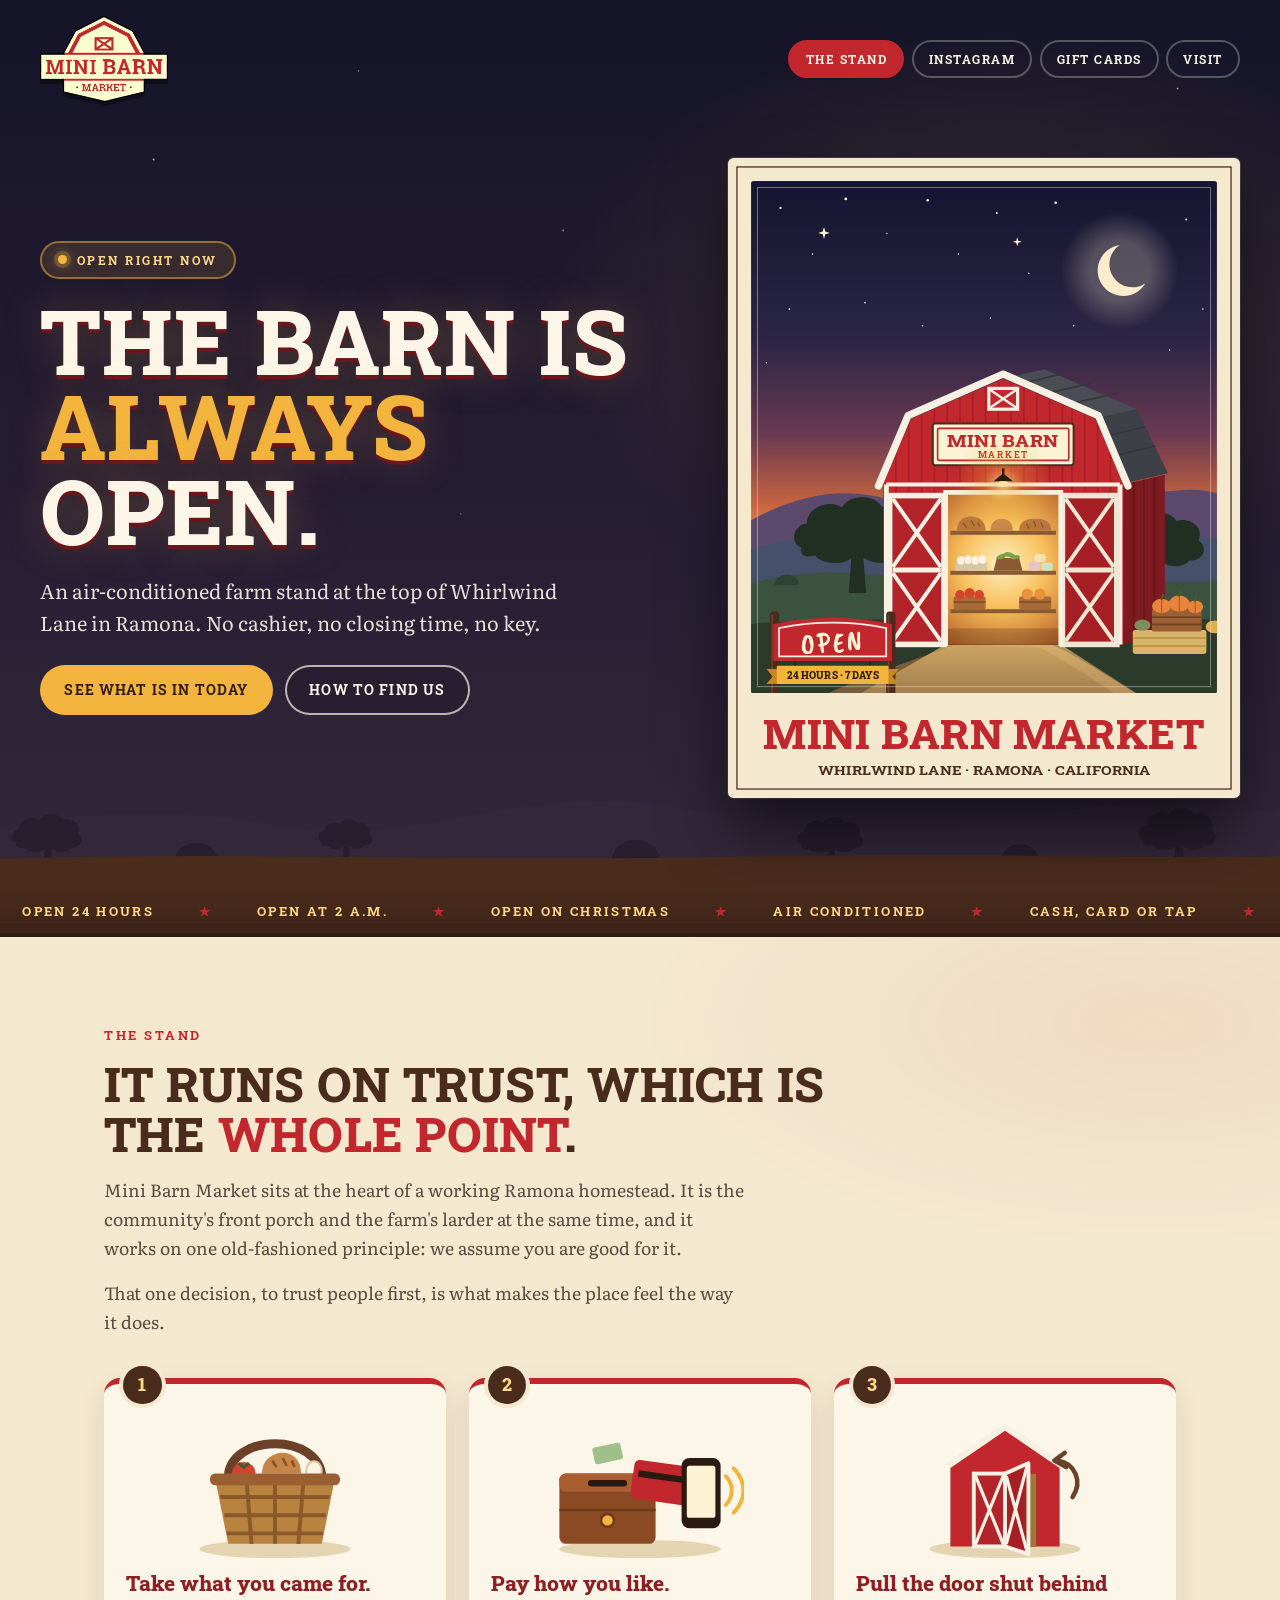
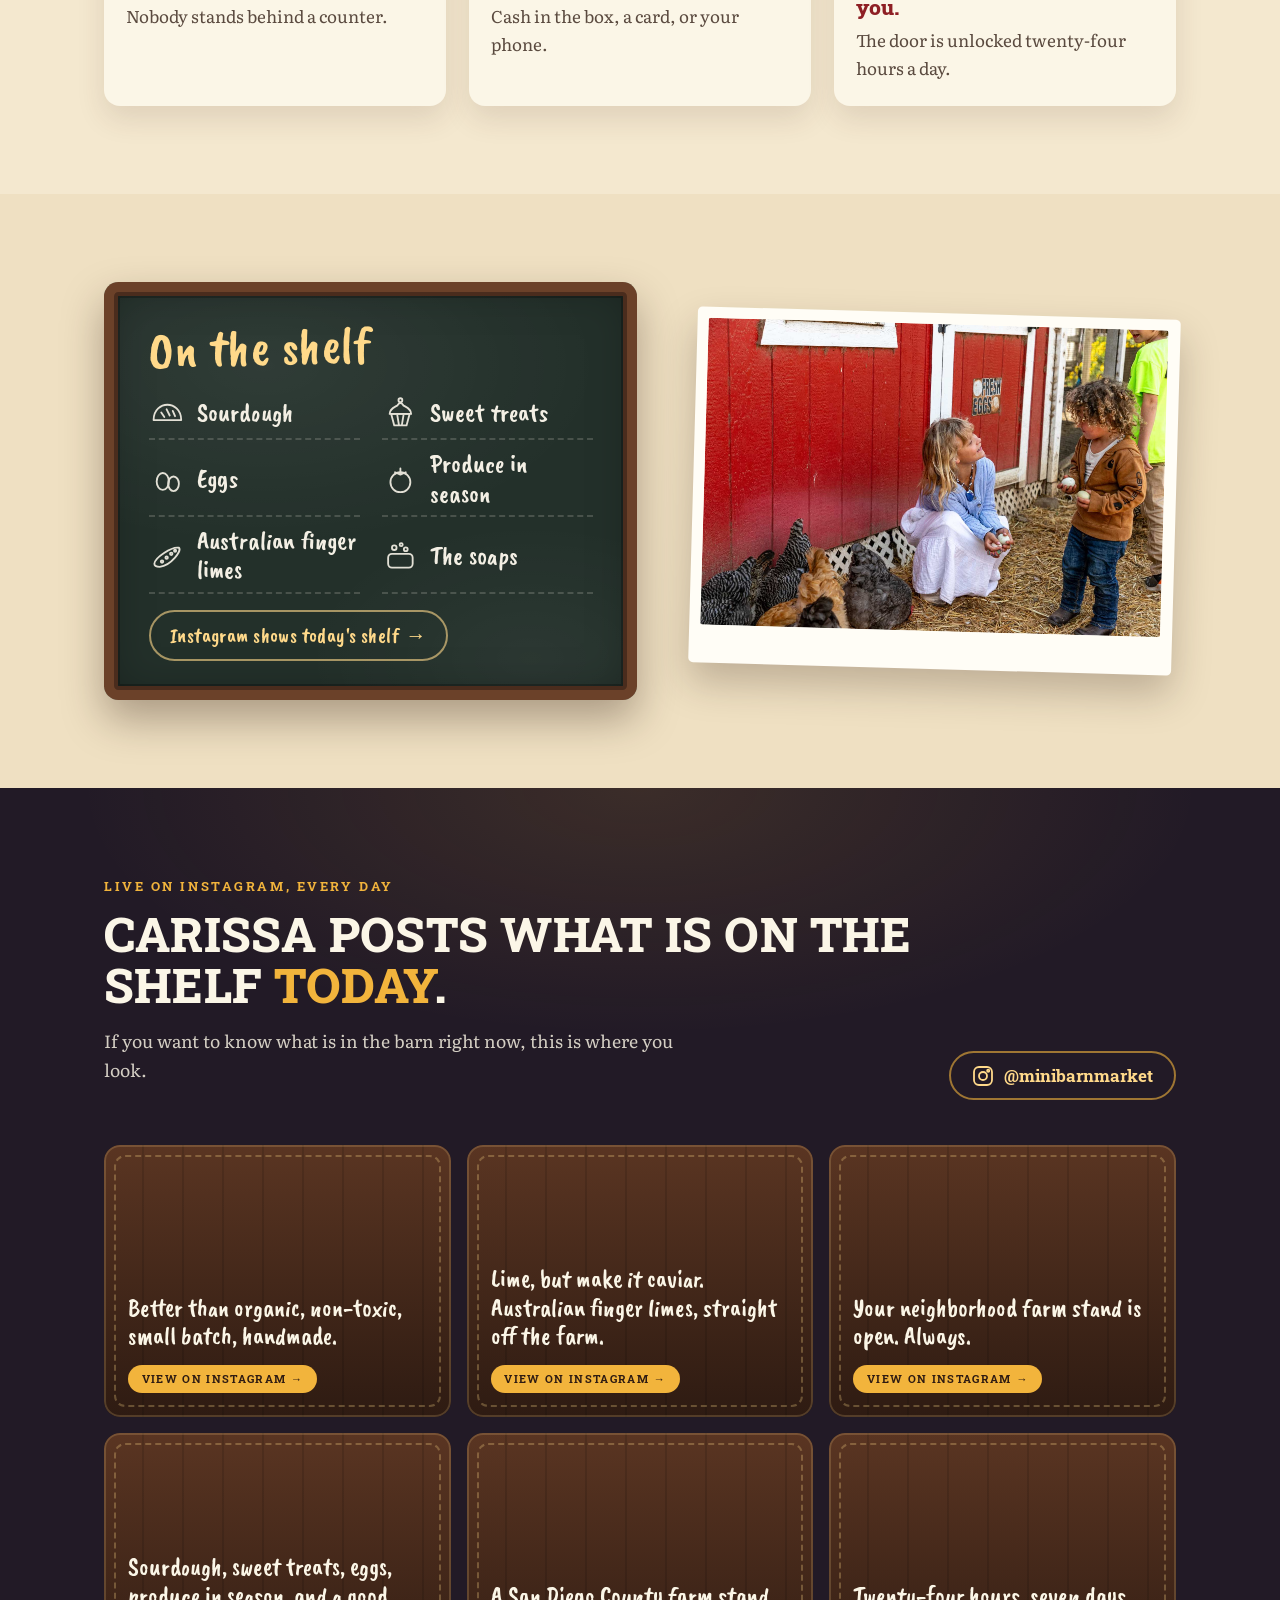
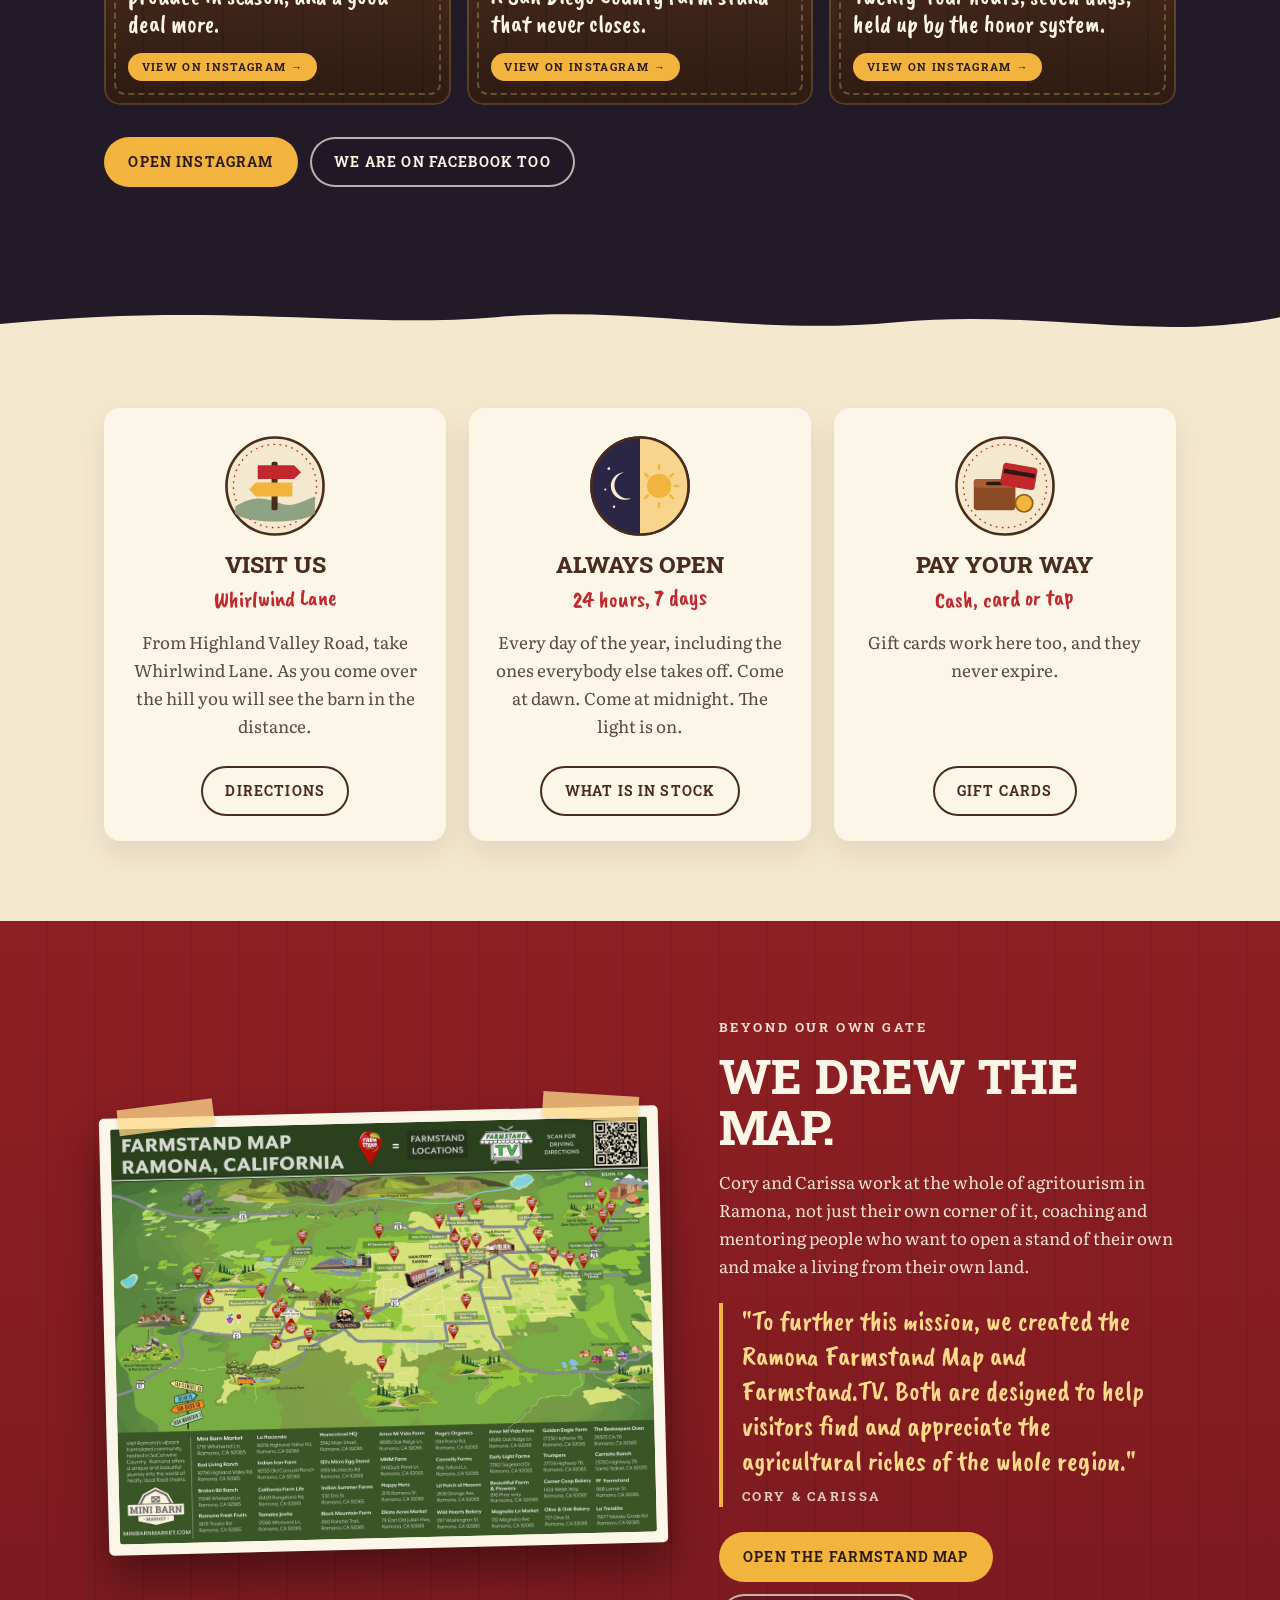
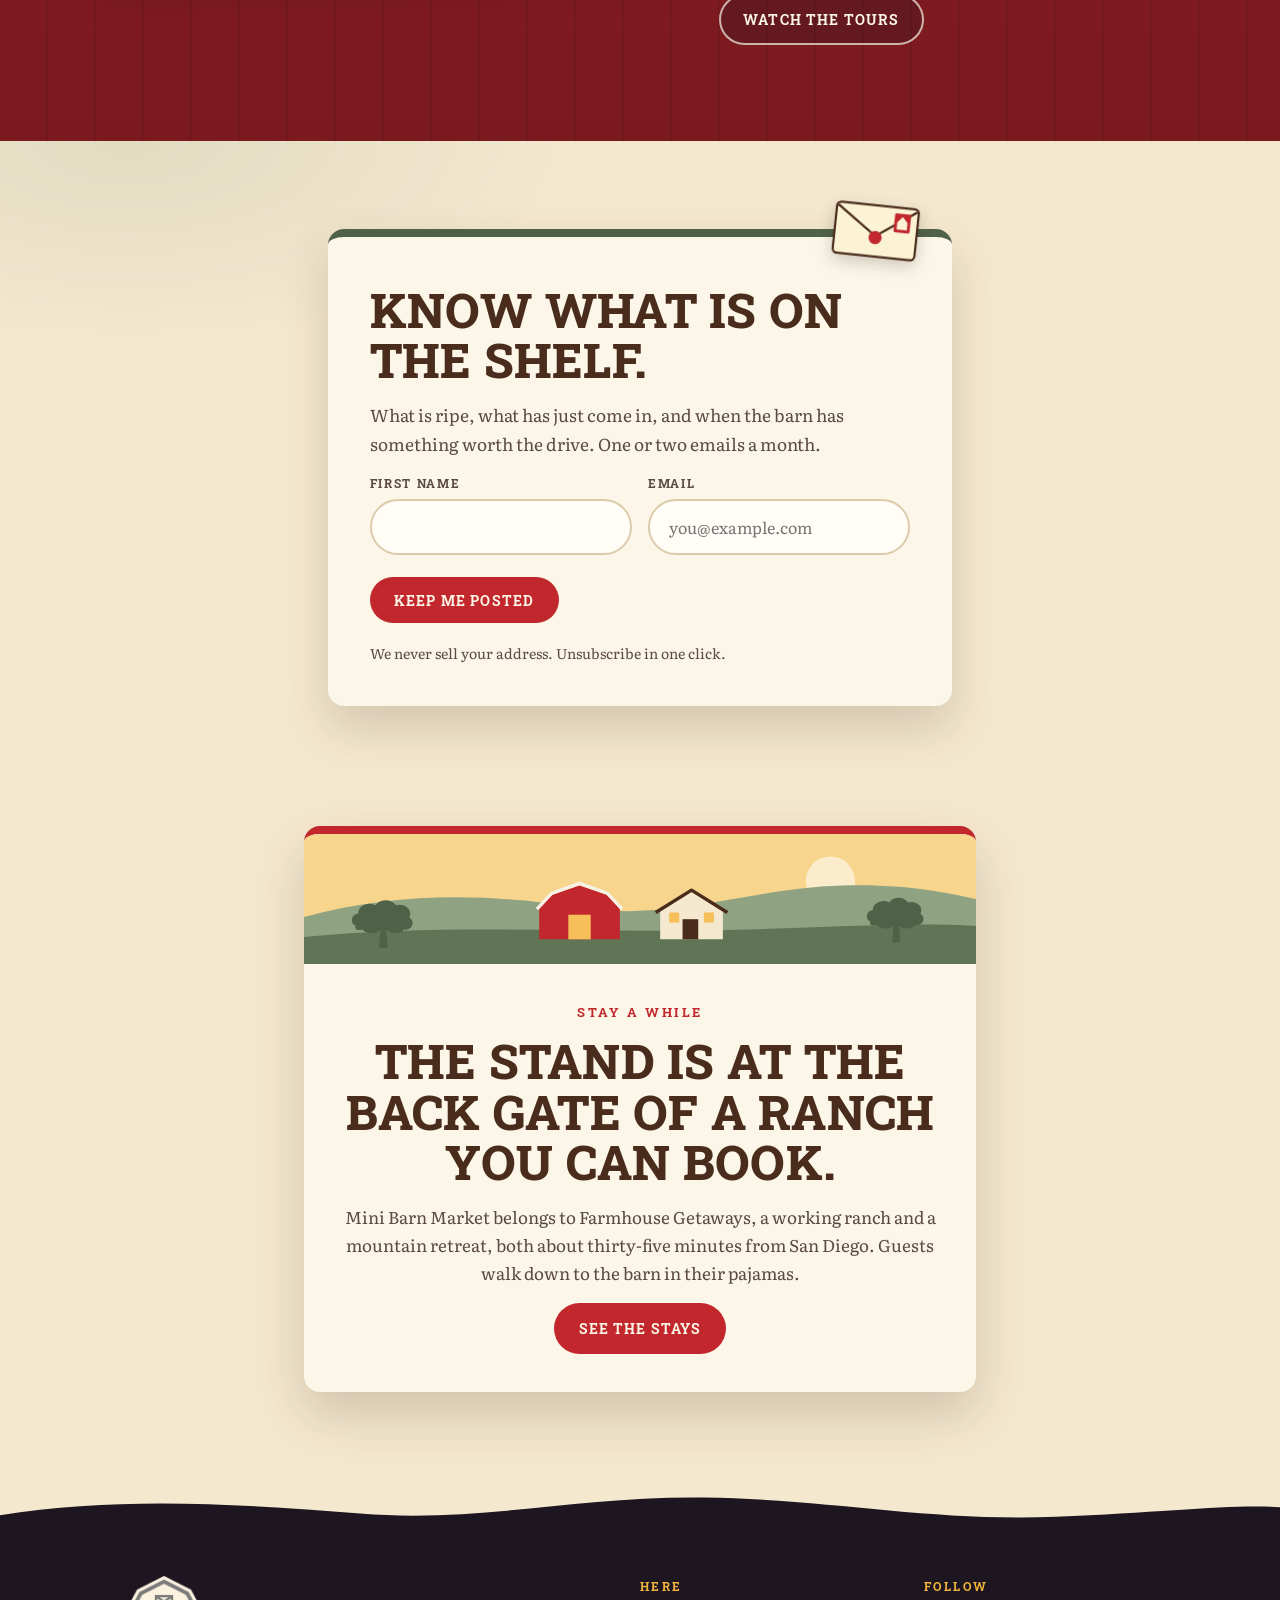
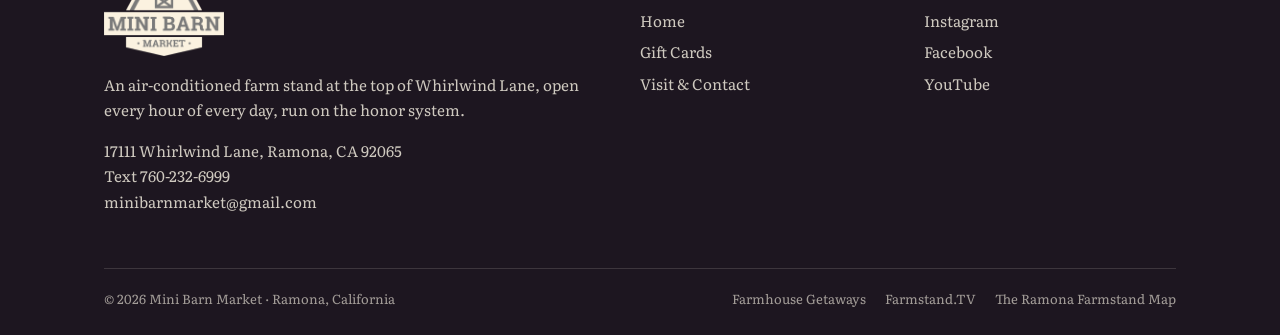
==== commit 5cafcebf: "Mockup: tablet layouts, chalk-note pill, loaves instead of jars Steps and visit badges sit beside th" ====
--- a/index.html
+++ b/index.html
@@ -228,9 +228,8 @@
             <path d="M342 618 C342 604 352 600 360 600 C368 600 378 604 378 618 Z" fill="#b8763a"/>
             <path d="M350 608 L354 614 M360 605 L364 612 M368 607 L371 613" stroke="#8a5224" stroke-width="1.6"/>
             <path d="M384 618 C384 606 392 603 398 603 C404 603 412 606 412 618 Z" fill="#c4844a"/>
-            <rect x="420" y="602" width="11" height="16" rx="2" fill="#c1272d"/><rect x="420" y="600" width="11" height="4" fill="#f4e8cf"/>
-            <rect x="436" y="604" width="11" height="14" rx="2" fill="#e09a3c"/><rect x="436" y="602" width="11" height="4" fill="#f4e8cf"/>
-            <rect x="452" y="602" width="10" height="16" rx="2" fill="#7c8f5a"/><rect x="452" y="600" width="10" height="4" fill="#f4e8cf"/>
+            <path d="M420 618 C420 606 428 603 440 603 C452 603 460 606 460 618 Z" fill="#b8763a"/>
+            <path d="M429 609 L432 615 M438 606 L441 613 M447 608 L450 614" stroke="#8a5224" stroke-width="1.6"/>
           </g>
           <!-- middle shelf: eggs, limes, soaps -->
           <g>
@@ -415,7 +414,7 @@
           <li><svg viewBox="0 0 48 48" aria-hidden="true"><path d="M7 35 C7 27 30 12 39 14 C43 18 29 37 14 39 C10 39 7 38 7 35 Z"/><circle cx="17" cy="32" r="1.6"/><circle cx="23" cy="27" r="1.6"/><circle cx="29" cy="22" r="1.6"/><circle cx="34" cy="18" r="1.4"/></svg>Australian finger limes</li>
           <li><svg viewBox="0 0 48 48" aria-hidden="true"><rect x="8" y="22" width="32" height="18" rx="5"/><circle cx="16" cy="14" r="3"/><circle cx="25" cy="10" r="2"/><circle cx="31" cy="16" r="2.5"/></svg>The soaps</li>
         </ul>
-        <a class="chalk-note" href="#instagram">Instagram shows today's shelf</a>
+        <p class="chalk-note"><a class="pill pill-chalk" href="#instagram">Instagram shows today's shelf</a></p>
       </div>
     </div>
     <figure class="snap">
--- a/css/mockup.css
+++ b/css/mockup.css
@@ -191,9 +191,10 @@
 @media (min-width: 34rem) { .chalk-list { grid-template-columns: 1fr 1fr; column-gap: 1.4rem; } }
 .chalk-list li { display: flex; align-items: center; gap: .7rem; padding: .45rem 0; font-family: var(--brush); font-size: clamp(1.35rem, 3.6vw, 1.6rem); line-height: 1.15; border-bottom: 2px dashed rgba(243,239,228,.18); }
 .chalk-list svg { flex: none; width: 2.3rem; height: 2.3rem; fill: none; stroke: #f3efe4; stroke-width: 2.4; stroke-linecap: round; stroke-linejoin: round; opacity: .92; }
-.chalk-note { display: inline-block; margin-top: .4rem; font-family: var(--brush); font-size: clamp(1.2rem, 3.2vw, 1.4rem); color: var(--gold-soft); text-decoration: none; border-bottom: 2px solid rgba(255,217,138,.45); }
-.chalk-note::after { content: " \2192"; }
-@media (hover: hover) { .chalk-note:hover { border-bottom-color: var(--gold-soft); } }
+.chalk-note { margin: .6rem 0 0; }
+.pill-chalk { min-height: 2.6rem; padding: .4rem 1.2rem; font-family: var(--brush); font-weight: 400; font-size: clamp(1.15rem, 3.2vw, 1.3rem); letter-spacing: .02em; text-transform: none; color: var(--gold-soft); border-color: rgba(255,217,138,.6); }
+.pill-chalk::after { content: " \2192"; }
+@media (hover: hover) { .pill-chalk:hover { background: rgba(255,217,138,.12); border-color: var(--gold-soft); } }
 .snap { background: #fffdf6; padding: .7rem .7rem 2.4rem; border-radius: .3rem; box-shadow: 0 1.2rem 2.4rem rgba(46,27,18,.25); transform: rotate(1.6deg); max-width: 34rem; justify-self: center; }
 .snap img { width: 100%; aspect-ratio: 3 / 2; object-fit: cover; border-radius: .15rem; }
 
@@ -323,3 +324,20 @@
   .step, .cell, .form-card, .stay-card, .chalk-board, .poster, .mapshot, .snap, .ig-tile, .quote { break-inside: avoid; }
   .section-head h2, .ig h2, .mapband h2, .signup h2, .stay h2 { break-after: avoid; }
 }
+
+/* Tablet and print widths: steps and badges sit beside their words
+   instead of stacking into tall, mostly empty cards. */
+@media (min-width: 34rem) and (max-width: 47.99rem) {
+  .step { display: grid; grid-template-columns: 9.5rem 1fr; column-gap: 1.4rem; align-items: center; }
+  .step-art { grid-row: 1 / 3; margin: 0; }
+  .step h3, .step p { grid-column: 2; }
+  .step h3 { align-self: end; }
+  .step p { align-self: start; }
+}
+@media (min-width: 34rem) and (max-width: 51.99rem) {
+  .cell { display: grid; grid-template-columns: 6.5rem 1fr; column-gap: 1.6rem; text-align: left; align-items: start; }
+  .cell .badge { grid-row: 1 / 5; margin: 0; }
+  .cell > :not(.badge) { grid-column: 2; }
+  .cell .btn-row { justify-content: flex-start; padding-top: .2rem; }
+  .cell .subhead { transform-origin: left center; }
+}
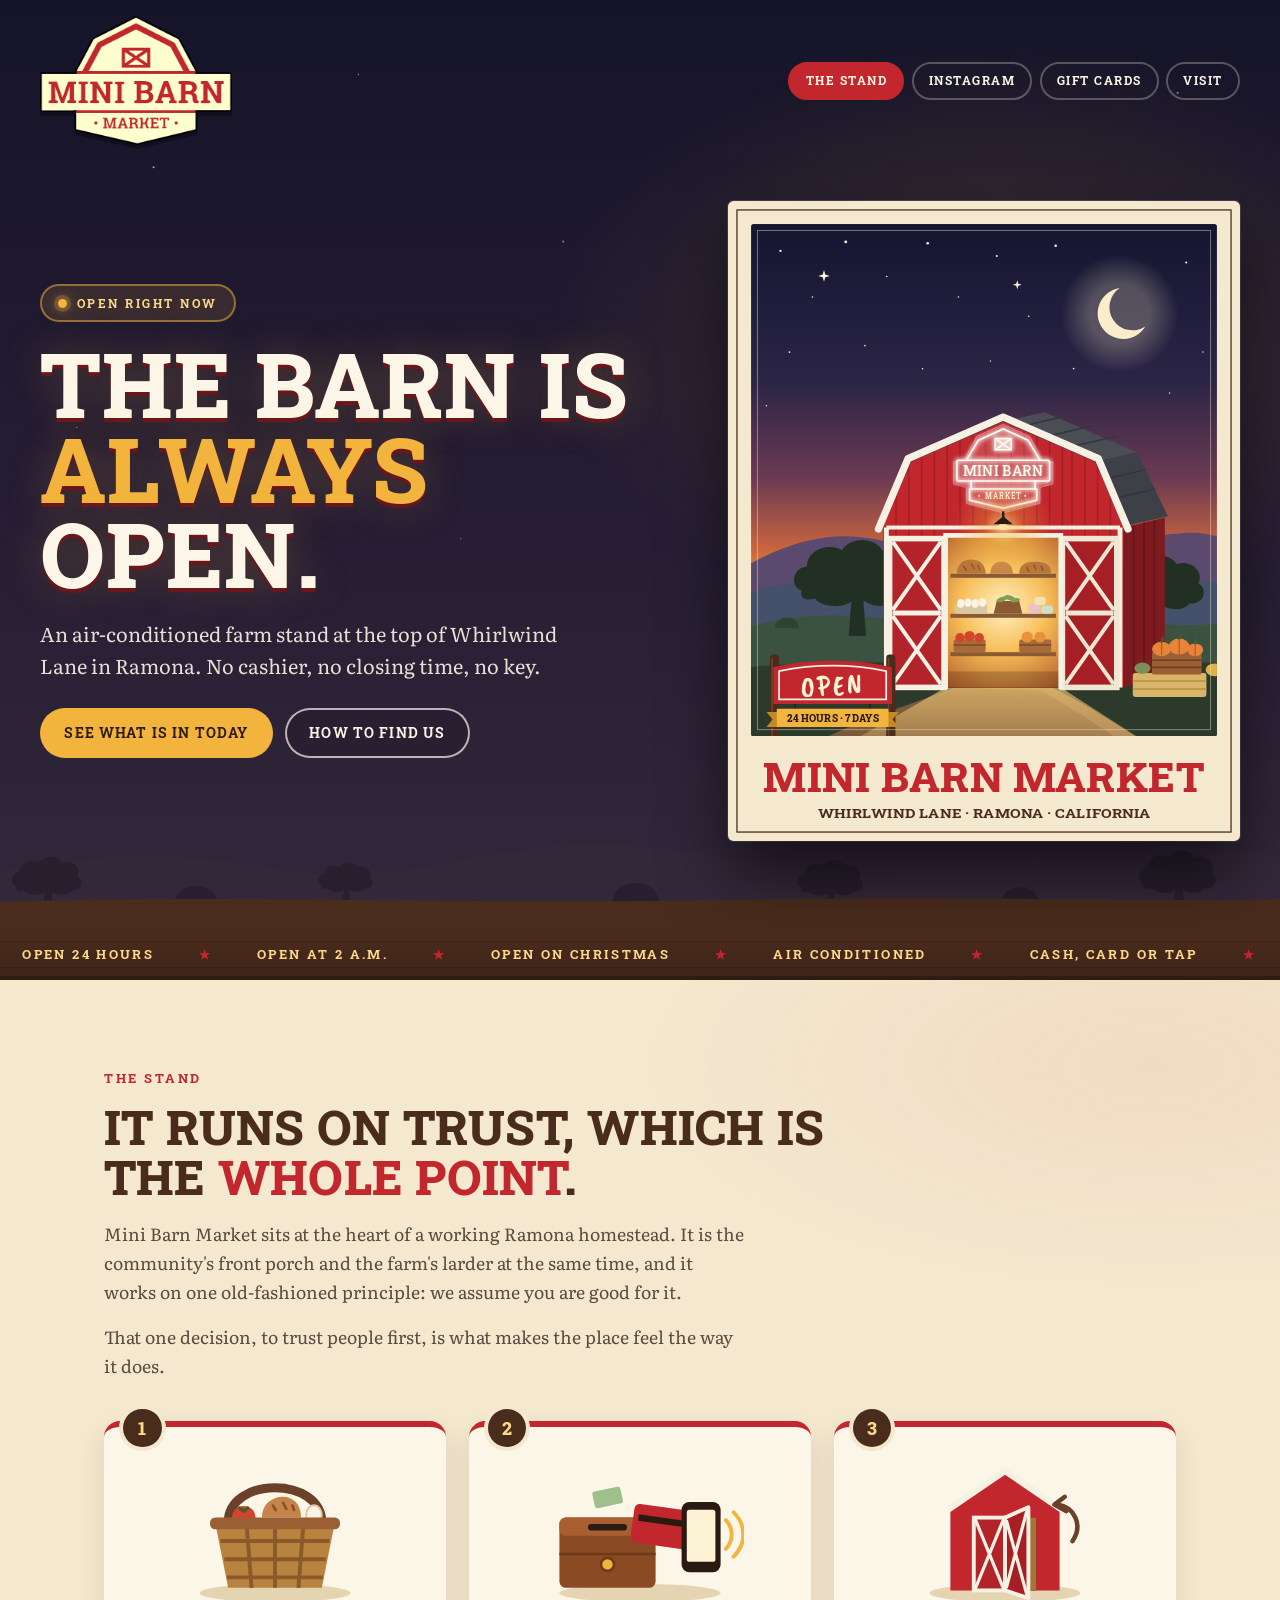
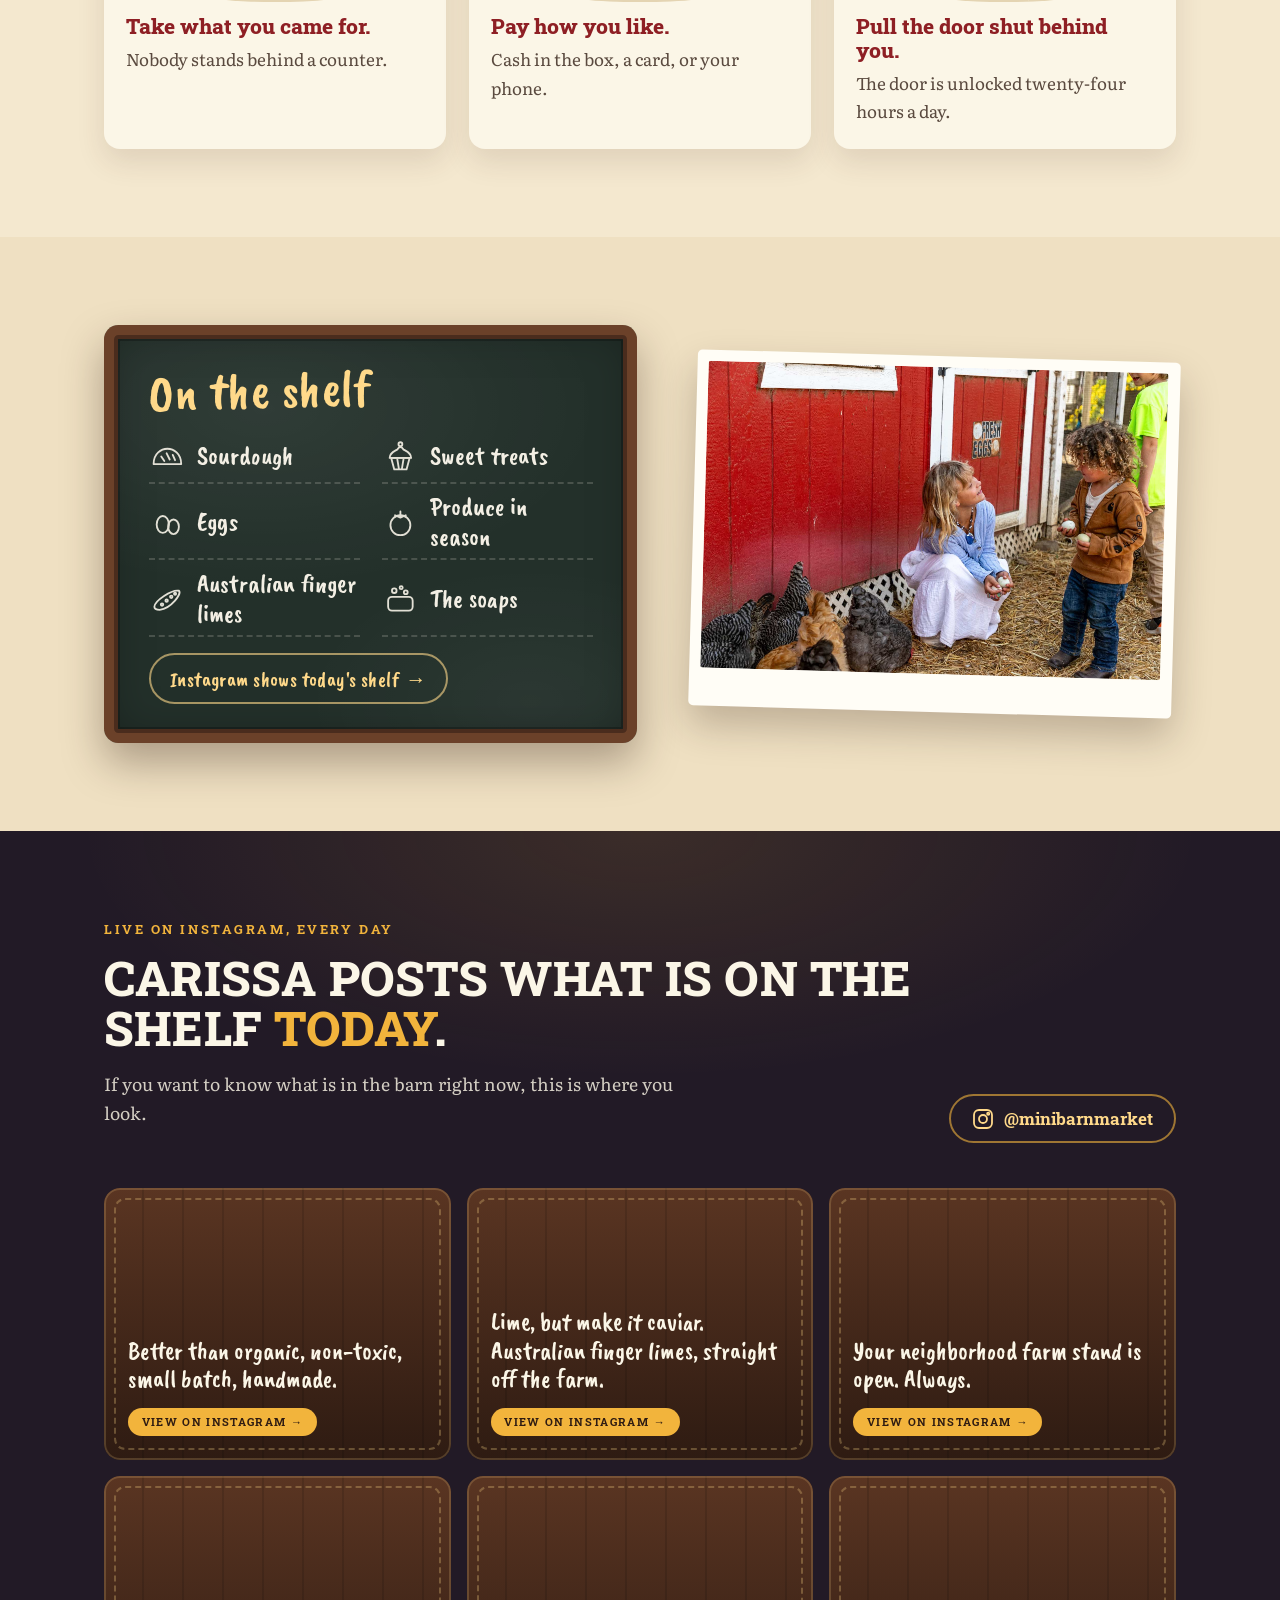
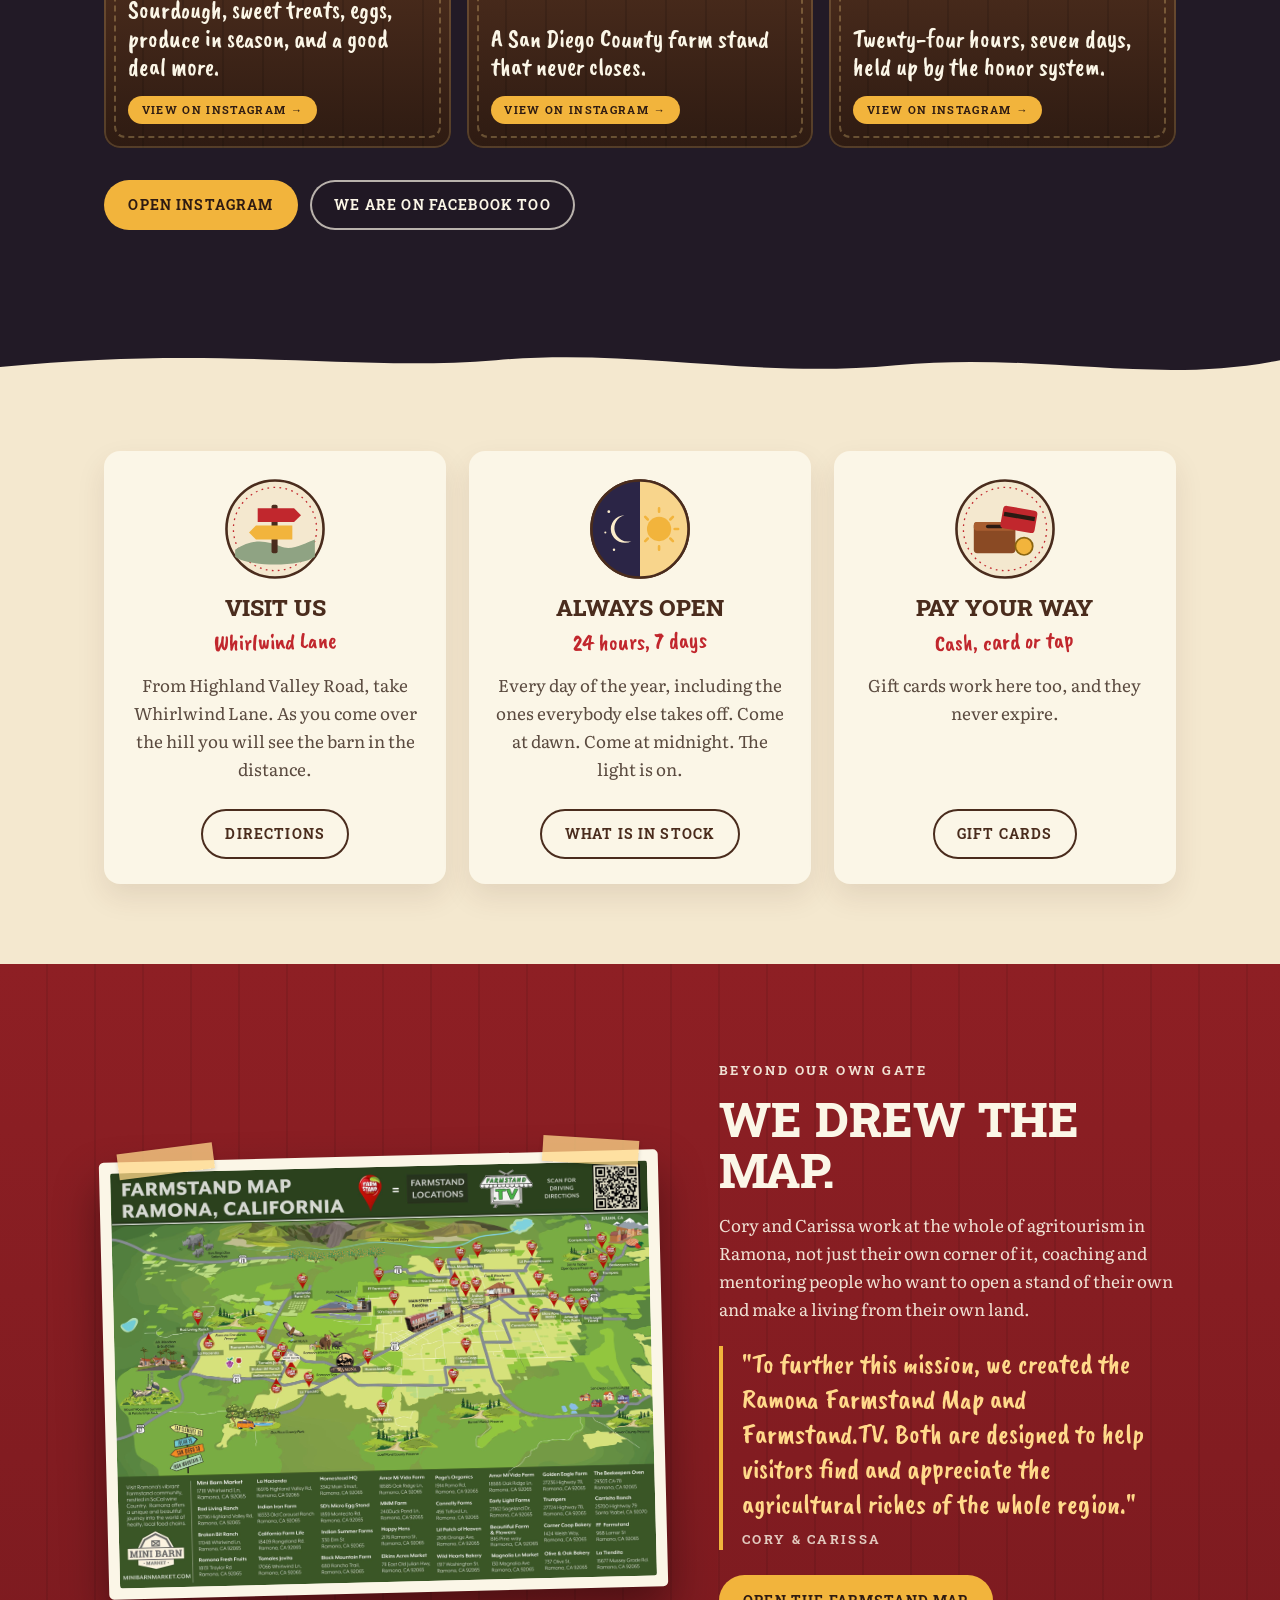
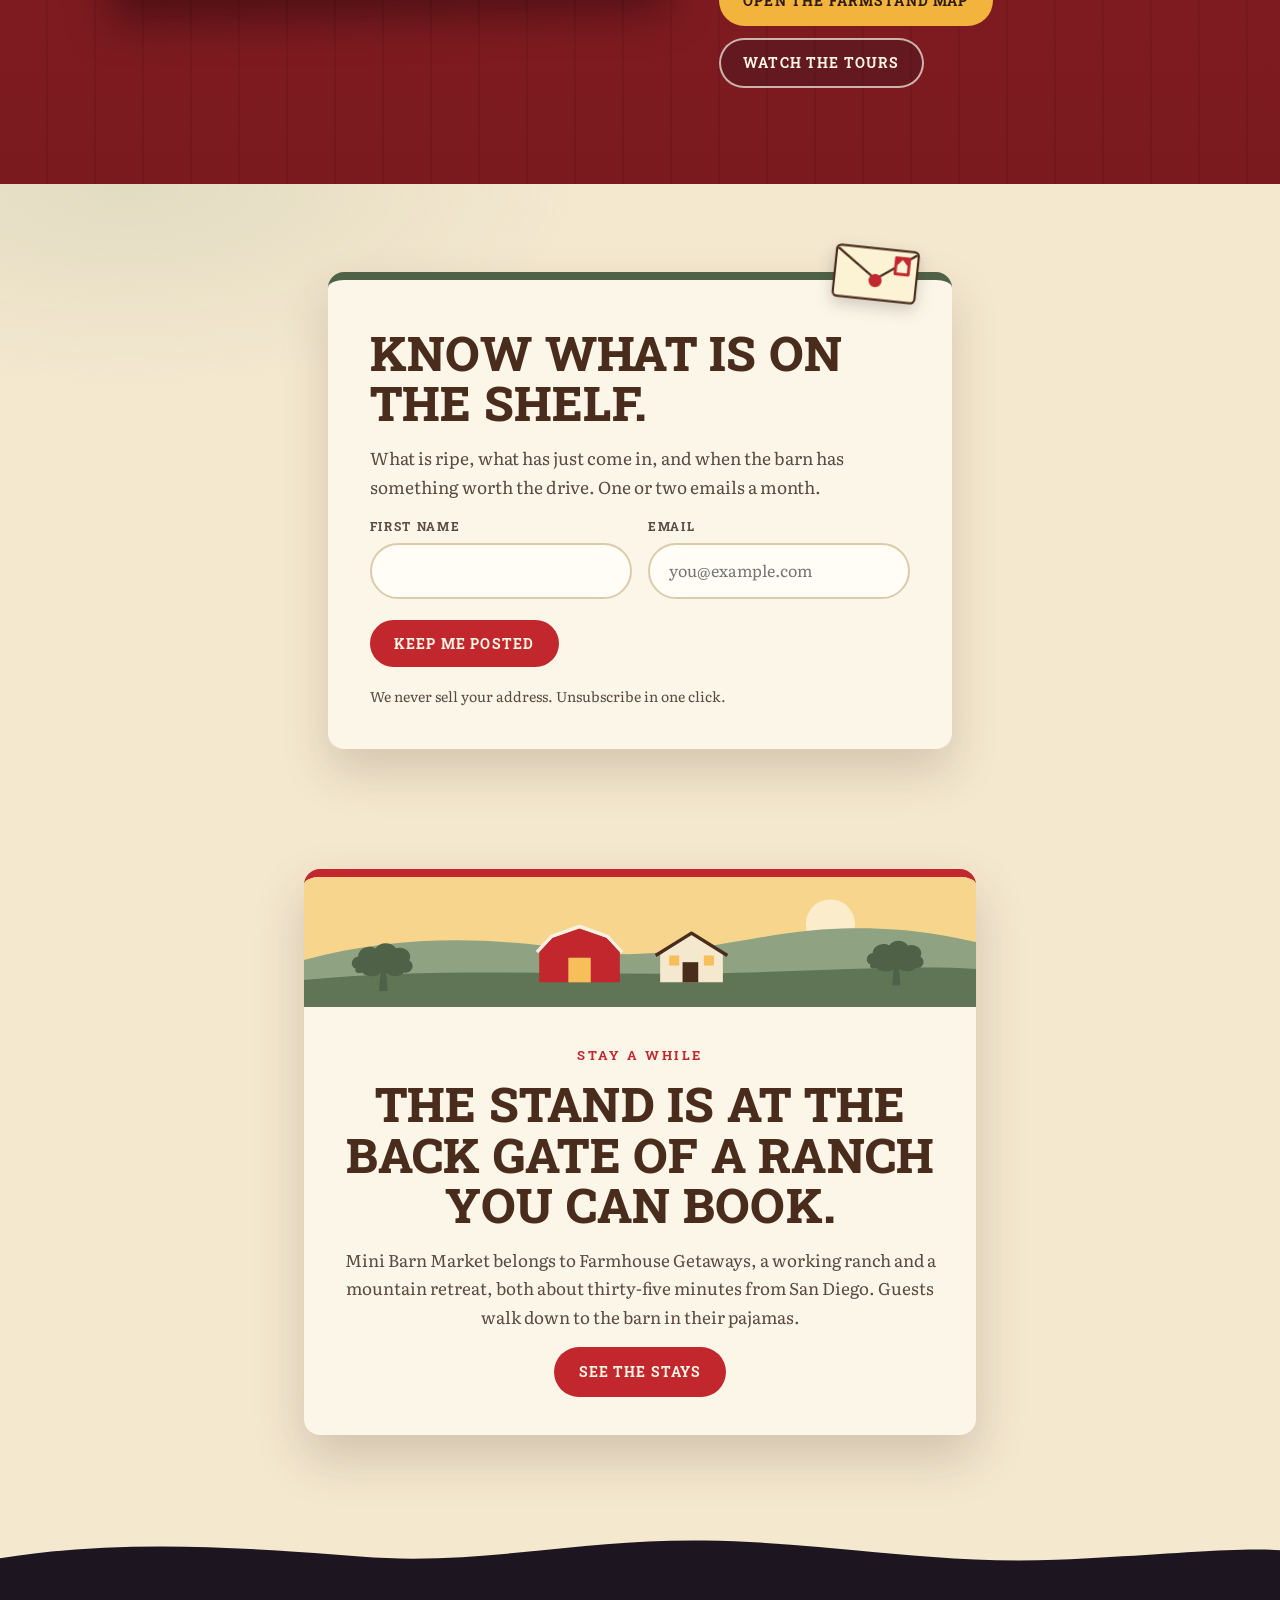
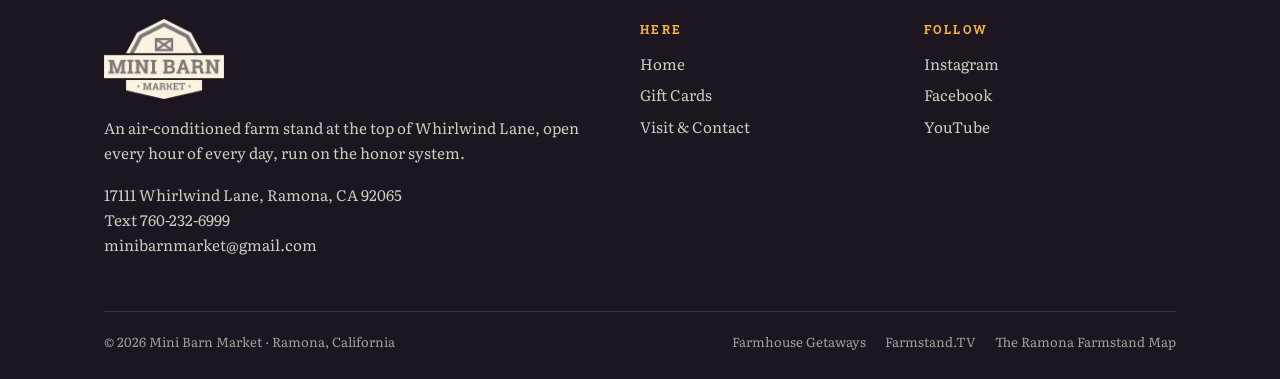
==== commit a9a5845c: "Hero poster: the white neon Mini Barn Market sign in the gable, from Cory's photo, replaces the crea" ====
--- a/index.html
+++ b/index.html
@@ -98,13 +98,14 @@
 
     <figure class="poster">
       <!-- SIGNATURE: the poster. Mini Barn Market as it really is (red
-           gambrel barn, white trim, cream sign, white X-braced doors), drawn
+           gambrel barn, white trim, the white neon sign in the gable, white X-braced doors), drawn
            at dusk with the doors open and the light on. Lit at rest; nothing
            here depends on an animation running. -->
       <svg class="scene" viewBox="0 0 800 1000" role="img" aria-labelledby="poster-t poster-d">
         <title id="poster-t">Illustration of Mini Barn Market at dusk</title>
-        <desc id="poster-d">A poster-style illustration: the small red Mini Barn Market with its gambrel roof and cream sign, both white doors swung open and warm light pouring out across the ground. Oaks and the Ramona hills behind, stars overhead, crates of produce by the door, and a painted sign in front that reads Open, with a banner beneath it that reads 24 hours, 7 days.</desc>
+        <desc id="poster-d">A poster-style illustration: the small red Mini Barn Market with its gambrel roof and the white neon Mini Barn Market sign in the gable, both white doors swung open and warm light pouring out across the ground. Oaks and the Ramona hills behind, stars overhead, crates of produce by the door, and a painted sign in front that reads Open, with a banner beneath it that reads 24 hours, 7 days.</desc>
         <defs>
+          <filter id="neon-blur" x="-40%" y="-40%" width="180%" height="180%"><feGaussianBlur stdDeviation="2.6"/></filter>
           <linearGradient id="g-sky" x1="0" y1="36" x2="0" y2="720" gradientUnits="userSpaceOnUse">
             <stop offset="0" stop-color="#141530"/>
             <stop offset=".36" stop-color="#2b2546"/>
@@ -207,15 +208,27 @@
           <path d="M244 562 L281 474 L400 422 L519 474 L556 562" fill="none" stroke="#f7f1e4" stroke-width="9" stroke-linejoin="round" stroke-linecap="round"/>
           <path d="M254 560 H546" stroke="#f7f1e4" stroke-width="5"/>
           <path d="M254 560 V760 M546 560 V760" stroke="#f7f1e4" stroke-width="6"/>
-          <!-- Hay-loft X window, from the logo -->
-          <rect x="382" y="440" width="36" height="26" fill="#c1272d" stroke="#f7f1e4" stroke-width="4"/>
-          <path d="M384 442 L416 464 M416 442 L384 464" stroke="#f7f1e4" stroke-width="3"/>
-
-          <!-- The cream sign -->
-          <rect x="312" y="484" width="176" height="52" rx="3" fill="#fbf3d4" stroke="#4a2c1d" stroke-width="2.5"/>
-          <rect x="318" y="490" width="164" height="40" rx="2" fill="none" stroke="#c1272d" stroke-width="2"/>
-          <text x="400" y="513" text-anchor="middle" textLength="140" lengthAdjust="spacingAndGlyphs" font-family="'Roboto Slab', Rockwell, Georgia, serif" font-weight="800" font-size="20" fill="#c1272d">MINI BARN</text>
-          <text x="400" y="527" text-anchor="middle" textLength="64" lengthAdjust="spacingAndGlyphs" font-family="'Roboto Slab', Rockwell, Georgia, serif" font-weight="700" font-size="10" letter-spacing="2" fill="#c1272d">MARKET</text>
+          <!-- The white neon sign, high in the gable, as it really hangs (Cory's photo, 9 Oct 2026):
+               the logo traced in white neon on clear acrylic, X loft window and all -->
+          <g transform="translate(400 446)">
+            <path d="M-50 32 L-33 0 L0 -15 L33 0 L50 32 L62 32 L62 60 L46 64 L46 84 L0 96 L-46 84 L-46 64 L-62 60 L-62 32 Z" fill="#ffffff" fill-opacity=".14" stroke="#ffffff" stroke-opacity=".35" stroke-width="1"/>
+            <g class="neon-glow" filter="url(#neon-blur)" fill="none" stroke="#ffffff" stroke-width="5" stroke-linejoin="round" opacity=".8">
+              <path d="M-46 30 L-31 5 L0 -9 L31 5 L46 30"/>
+              <rect x="-10" y="3" width="20" height="14" rx="1"/><path d="M-10 3 L10 17 M10 3 L-10 17"/>
+              <rect x="-58" y="30" width="116" height="26" rx="2"/>
+              <path d="M-40 56 V66 M40 56 V66"/>
+              <path d="M-42 66 H42 V80 L0 90 L-42 80 Z"/>
+            </g>
+            <g filter="url(#neon-blur)" fill="#ffffff" opacity=".8"><text x="0" y="50" text-anchor="middle" textLength="100" lengthAdjust="spacingAndGlyphs" font-family="'Roboto Slab', Rockwell, Georgia, serif" font-weight="500" font-size="19">MINI BARN</text><text x="0" y="78" text-anchor="middle" textLength="62" lengthAdjust="spacingAndGlyphs" font-family="'Roboto Slab', Rockwell, Georgia, serif" font-weight="500" font-size="10" letter-spacing="1.5">&#8226; MARKET &#8226;</text></g>
+            <g fill="none" stroke="#fffdf2" stroke-width="2" stroke-linejoin="round" stroke-linecap="round">
+              <path d="M-46 30 L-31 5 L0 -9 L31 5 L46 30"/>
+              <rect x="-10" y="3" width="20" height="14" rx="1"/><path d="M-10 3 L10 17 M10 3 L-10 17"/>
+              <rect x="-58" y="30" width="116" height="26" rx="2"/>
+              <path d="M-40 56 V66 M40 56 V66"/>
+              <path d="M-42 66 H42 V80 L0 90 L-42 80 Z"/>
+            </g>
+            <g fill="#fffdf2"><text x="0" y="50" text-anchor="middle" textLength="100" lengthAdjust="spacingAndGlyphs" font-family="'Roboto Slab', Rockwell, Georgia, serif" font-weight="500" font-size="19">MINI BARN</text><text x="0" y="78" text-anchor="middle" textLength="62" lengthAdjust="spacingAndGlyphs" font-family="'Roboto Slab', Rockwell, Georgia, serif" font-weight="500" font-size="10" letter-spacing="1.5">&#8226; MARKET &#8226;</text></g>
+          </g>
 
           <!-- The doorway, lit, with the shelves inside -->
           <rect x="330" y="572" width="140" height="188" fill="#3a1d12"/>
--- a/css/mockup.css
+++ b/css/mockup.css
@@ -82,7 +82,7 @@
 
 .topbar { display: flex; flex-wrap: wrap; align-items: center; gap: .8rem 1.2rem; padding: 1rem var(--gutter); max-width: 80rem; margin: 0 auto; position: relative; z-index: 3; }
 .brand { display: block; flex: none; }
-.brand img { width: clamp(92px, 10vw, 128px); height: auto; filter: drop-shadow(0 4px 0 rgba(0,0,0,.35)); }
+.brand img { width: clamp(132px, 15vw, 210px); height: auto; filter: drop-shadow(0 4px 0 rgba(0,0,0,.35)); }
 .nav { display: flex; flex-wrap: wrap; gap: .45rem; margin-left: auto; }
 .nav a { display: inline-flex; align-items: center; min-height: 2.4rem; padding: .35rem .95rem; border-radius: 999px; border: 2px solid rgba(251,246,231,.28); font-family: var(--slab); font-weight: 700; font-size: .78rem; letter-spacing: .12em; text-transform: uppercase; text-decoration: none; color: var(--cream); }
 .nav a[aria-current="page"] { background: var(--barn); border-color: var(--barn); }
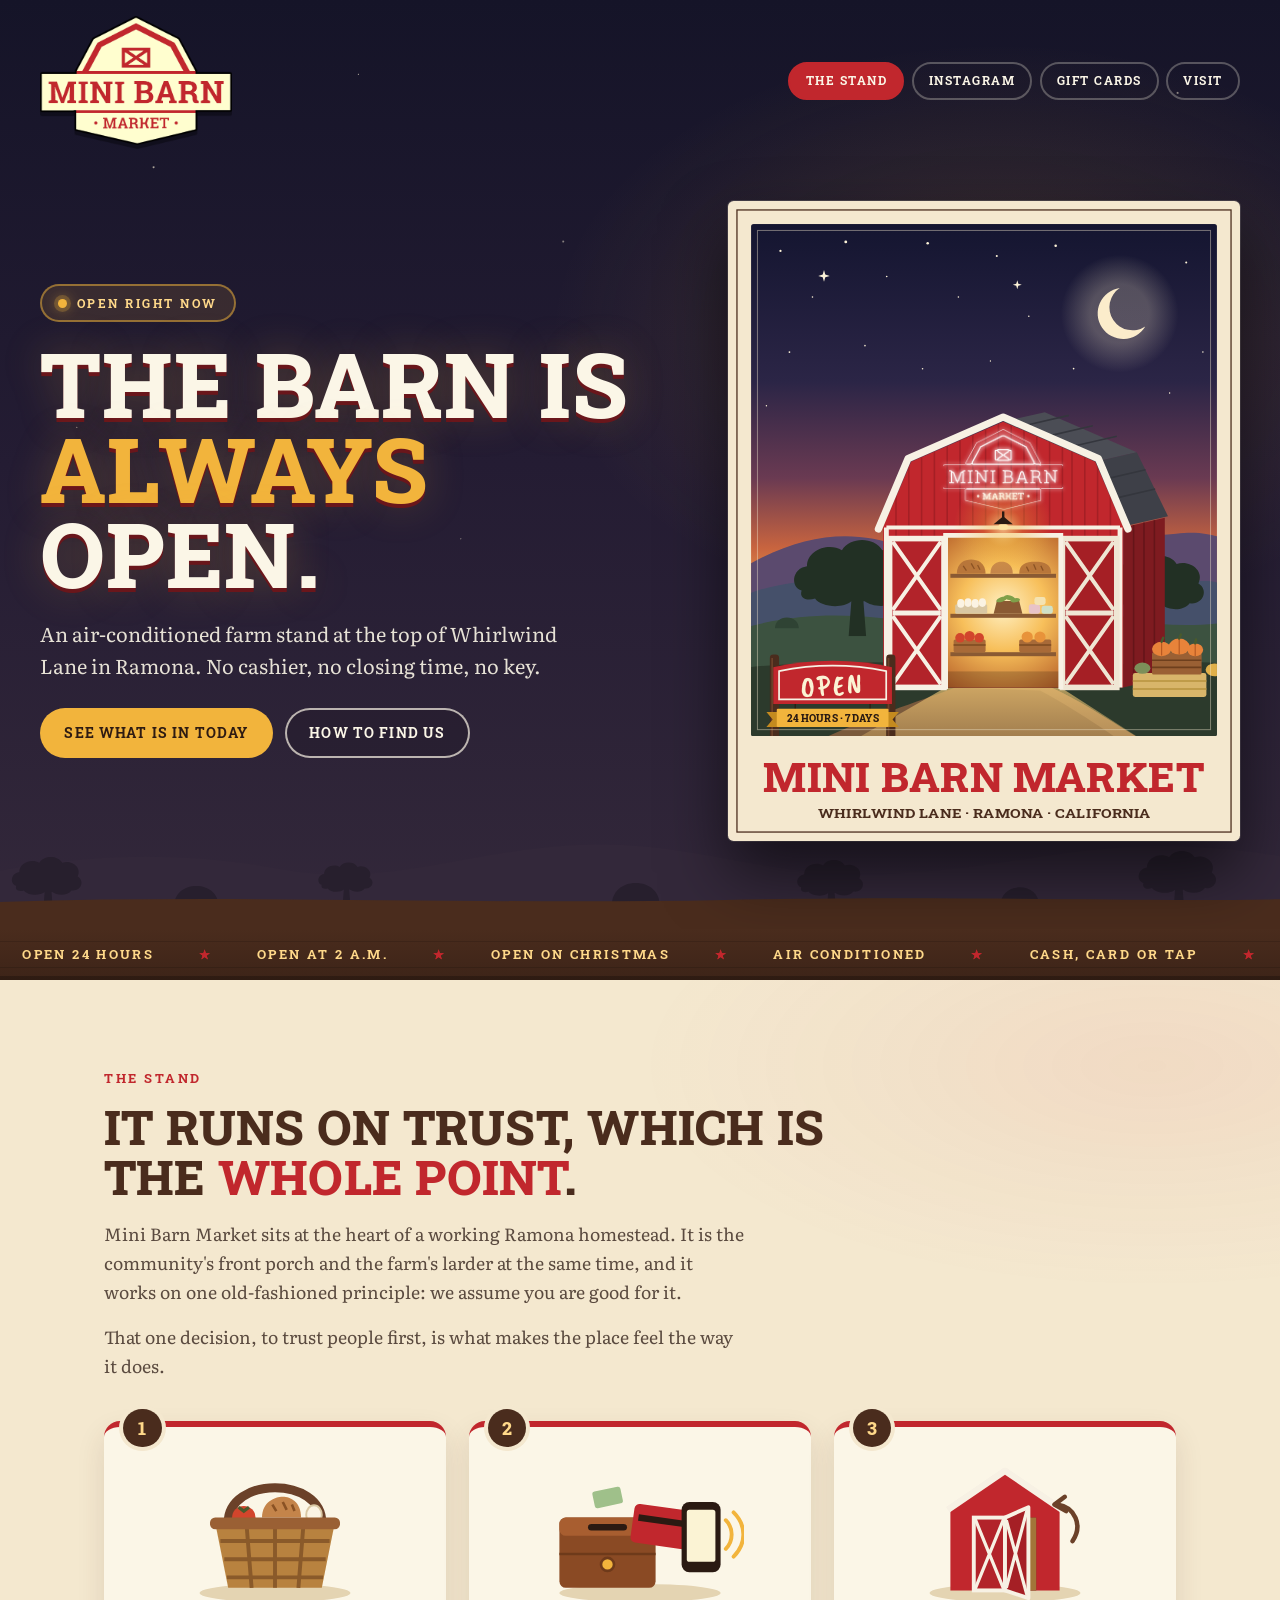
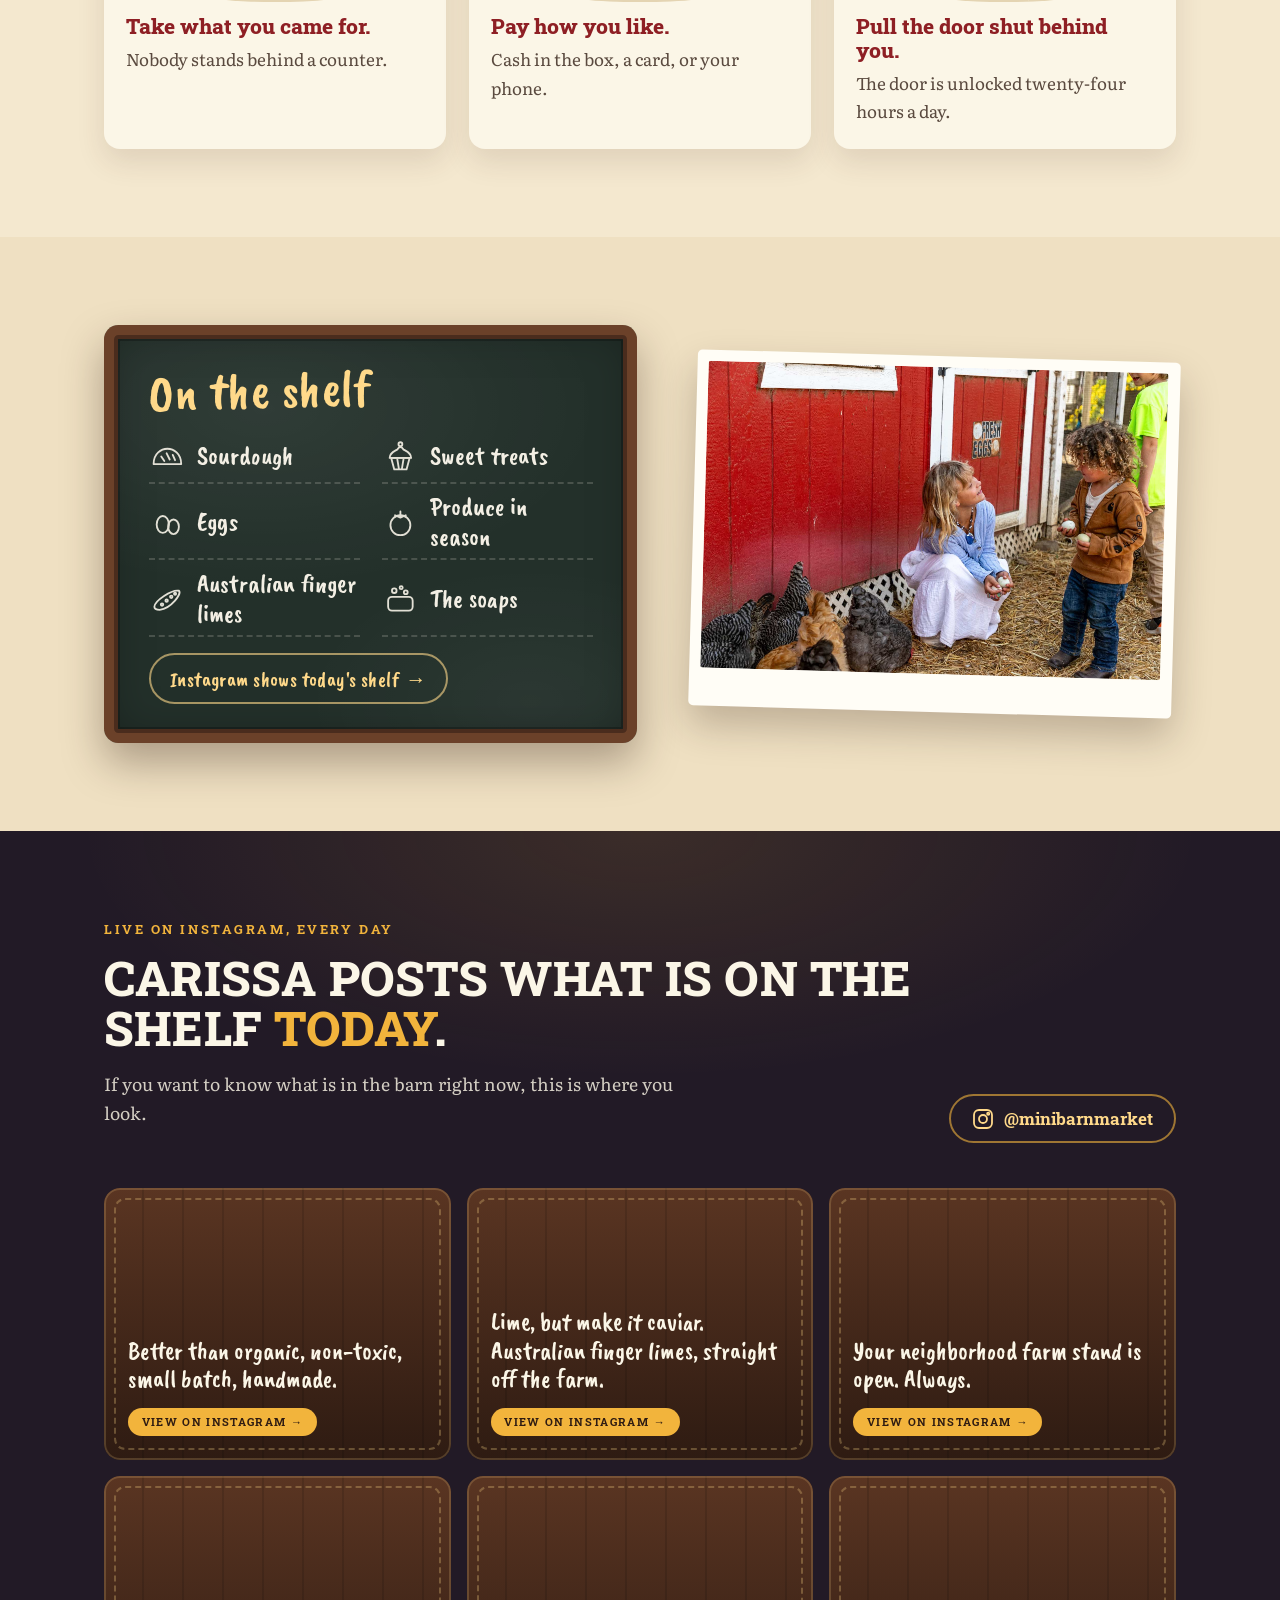
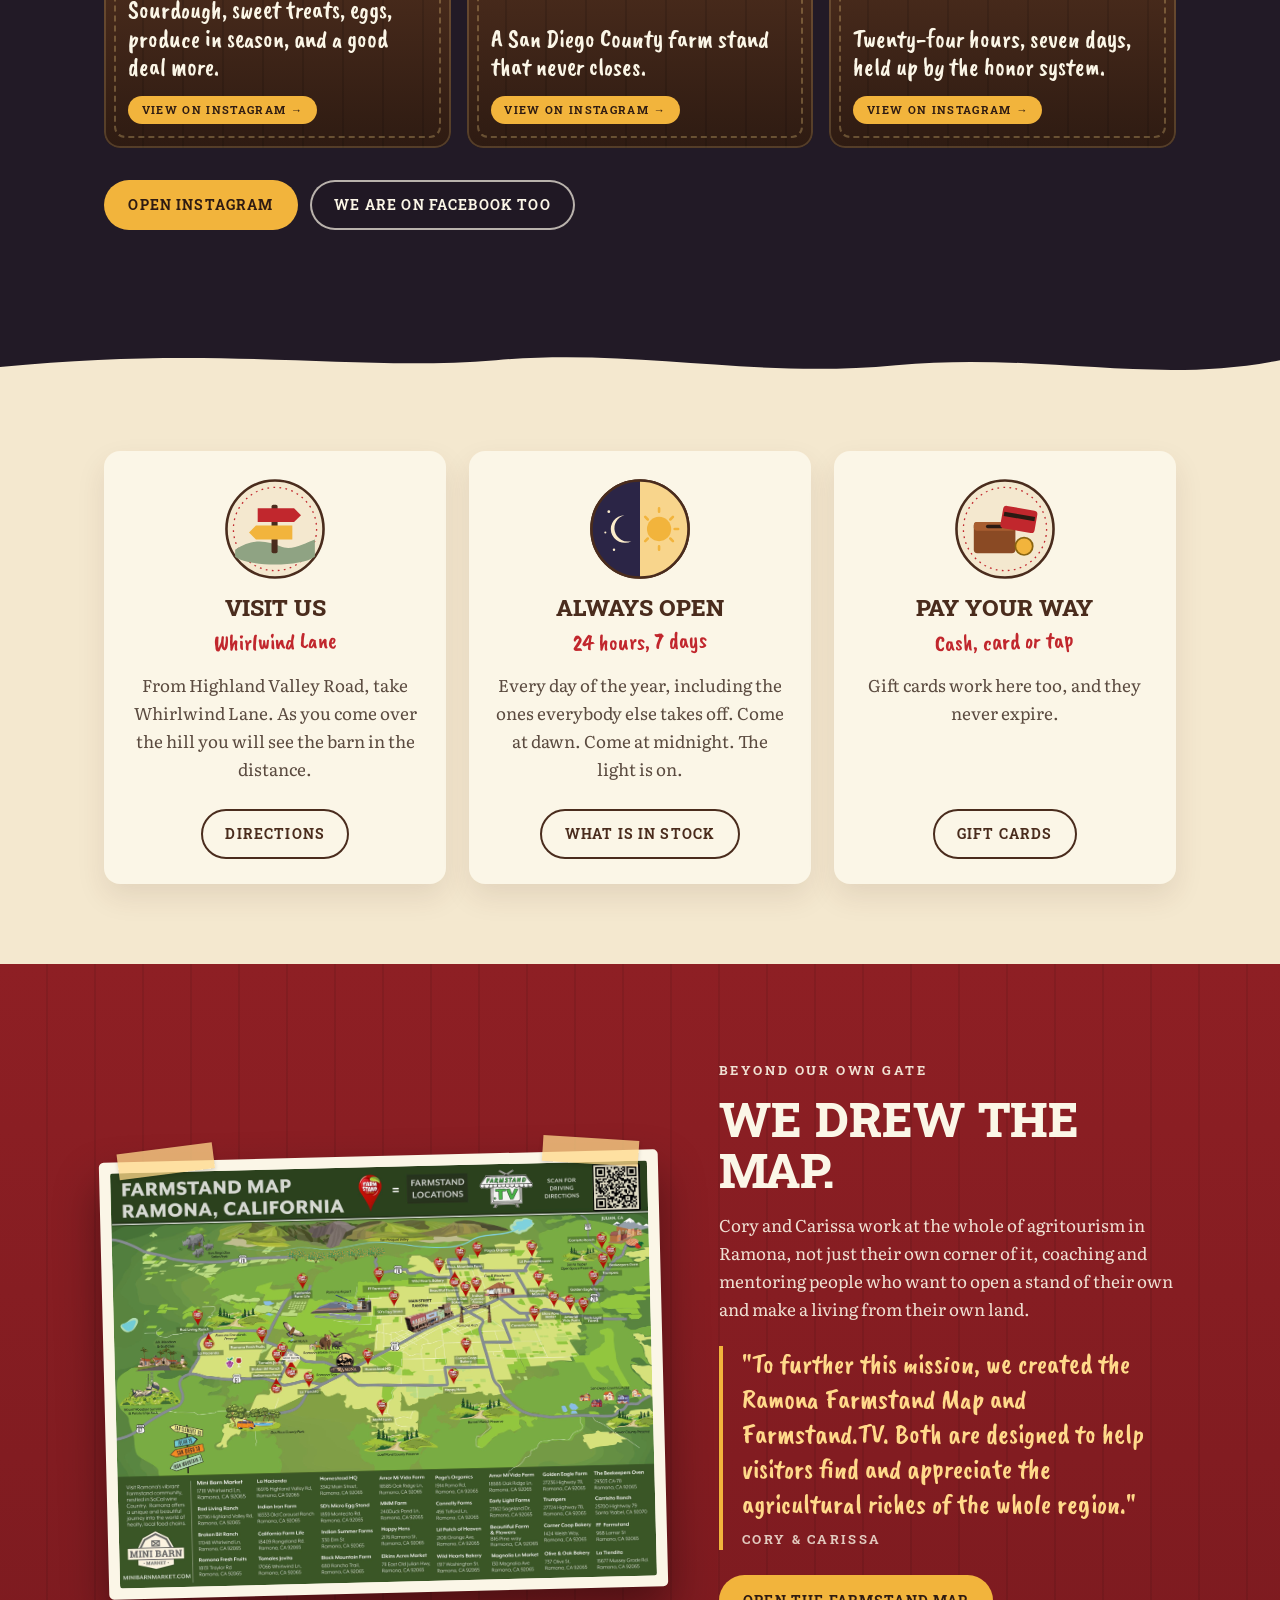
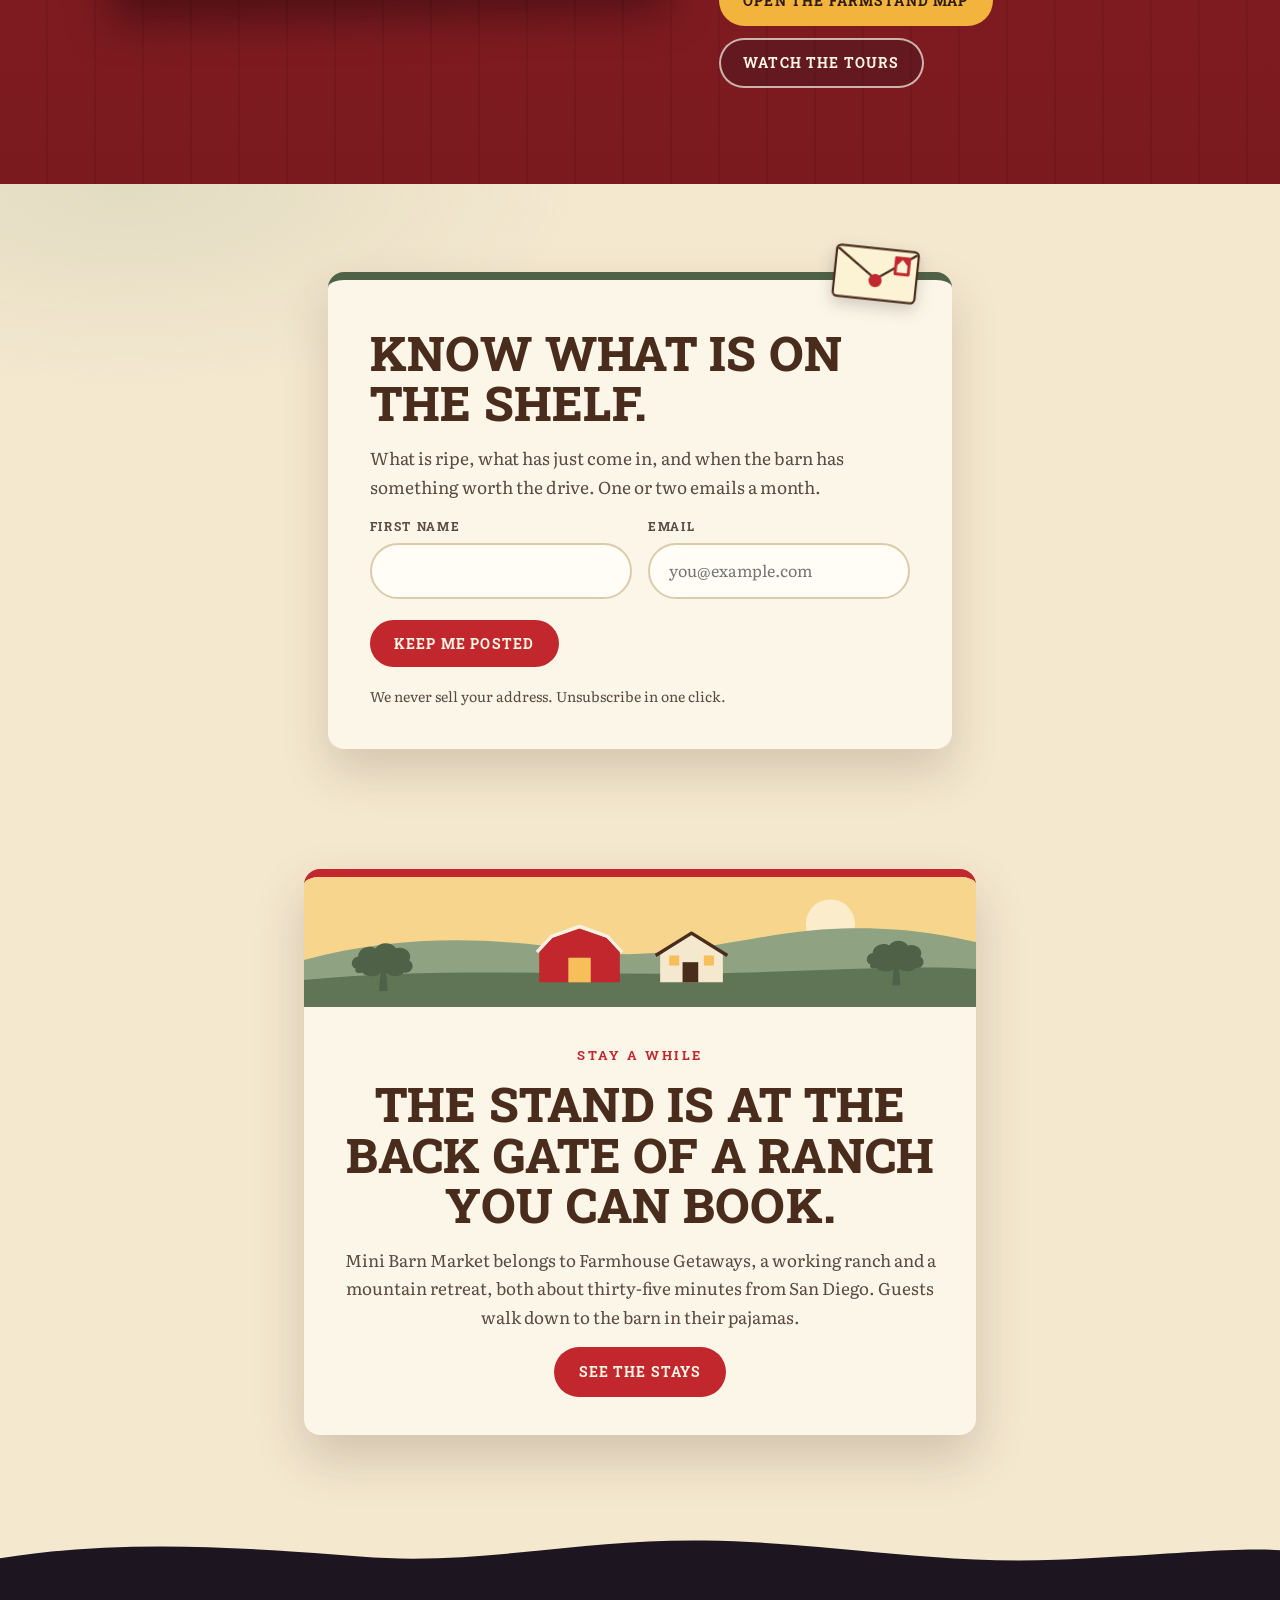
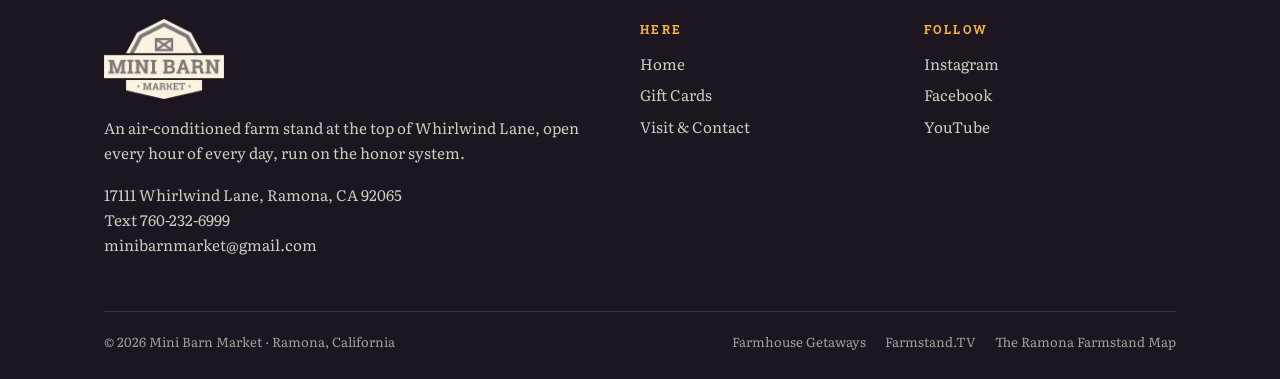
==== commit ab439547: "Neon sign is the real logo: every stroke of logo-fill.png as a white neon tube (tools/make_neon.py) " ====
--- a/index.html
+++ b/index.html
@@ -208,26 +208,11 @@
           <path d="M244 562 L281 474 L400 422 L519 474 L556 562" fill="none" stroke="#f7f1e4" stroke-width="9" stroke-linejoin="round" stroke-linecap="round"/>
           <path d="M254 560 H546" stroke="#f7f1e4" stroke-width="5"/>
           <path d="M254 560 V760 M546 560 V760" stroke="#f7f1e4" stroke-width="6"/>
-          <!-- The white neon sign, high in the gable, as it really hangs (Cory's photo, 9 Oct 2026):
-               the logo traced in white neon on clear acrylic, X loft window and all -->
-          <g transform="translate(400 446)">
-            <path d="M-50 32 L-33 0 L0 -15 L33 0 L50 32 L62 32 L62 60 L46 64 L46 84 L0 96 L-46 84 L-46 64 L-62 60 L-62 32 Z" fill="#ffffff" fill-opacity=".14" stroke="#ffffff" stroke-opacity=".35" stroke-width="1"/>
-            <g class="neon-glow" filter="url(#neon-blur)" fill="none" stroke="#ffffff" stroke-width="5" stroke-linejoin="round" opacity=".8">
-              <path d="M-46 30 L-31 5 L0 -9 L31 5 L46 30"/>
-              <rect x="-10" y="3" width="20" height="14" rx="1"/><path d="M-10 3 L10 17 M10 3 L-10 17"/>
-              <rect x="-58" y="30" width="116" height="26" rx="2"/>
-              <path d="M-40 56 V66 M40 56 V66"/>
-              <path d="M-42 66 H42 V80 L0 90 L-42 80 Z"/>
-            </g>
-            <g filter="url(#neon-blur)" fill="#ffffff" opacity=".8"><text x="0" y="50" text-anchor="middle" textLength="100" lengthAdjust="spacingAndGlyphs" font-family="'Roboto Slab', Rockwell, Georgia, serif" font-weight="500" font-size="19">MINI BARN</text><text x="0" y="78" text-anchor="middle" textLength="62" lengthAdjust="spacingAndGlyphs" font-family="'Roboto Slab', Rockwell, Georgia, serif" font-weight="500" font-size="10" letter-spacing="1.5">&#8226; MARKET &#8226;</text></g>
-            <g fill="none" stroke="#fffdf2" stroke-width="2" stroke-linejoin="round" stroke-linecap="round">
-              <path d="M-46 30 L-31 5 L0 -9 L31 5 L46 30"/>
-              <rect x="-10" y="3" width="20" height="14" rx="1"/><path d="M-10 3 L10 17 M10 3 L-10 17"/>
-              <rect x="-58" y="30" width="116" height="26" rx="2"/>
-              <path d="M-40 56 V66 M40 56 V66"/>
-              <path d="M-42 66 H42 V80 L0 90 L-42 80 Z"/>
-            </g>
-            <g fill="#fffdf2"><text x="0" y="50" text-anchor="middle" textLength="100" lengthAdjust="spacingAndGlyphs" font-family="'Roboto Slab', Rockwell, Georgia, serif" font-weight="500" font-size="19">MINI BARN</text><text x="0" y="78" text-anchor="middle" textLength="62" lengthAdjust="spacingAndGlyphs" font-family="'Roboto Slab', Rockwell, Georgia, serif" font-weight="500" font-size="10" letter-spacing="1.5">&#8226; MARKET &#8226;</text></g>
+          <!-- The white neon sign, high in the gable (Cory's photo, 9 Oct 2026). It IS the logo: images/mbm-neon.png is
+               made from images/logo-fill.png by tools/make_neon.py, every stroke of the logo as one white tube. -->
+          <g transform="translate(325 437)">
+            <image href="/images/mbm-neon.png" x="0" y="0" width="150" height="101" filter="url(#neon-blur)"/><image href="/images/mbm-neon.png" x="0" y="0" width="150" height="101" filter="url(#neon-blur)" opacity=".7"/>
+            <image href="/images/mbm-neon.png" x="0" y="0" width="150" height="101"/>
           </g>
 
           <!-- The doorway, lit, with the shelves inside -->
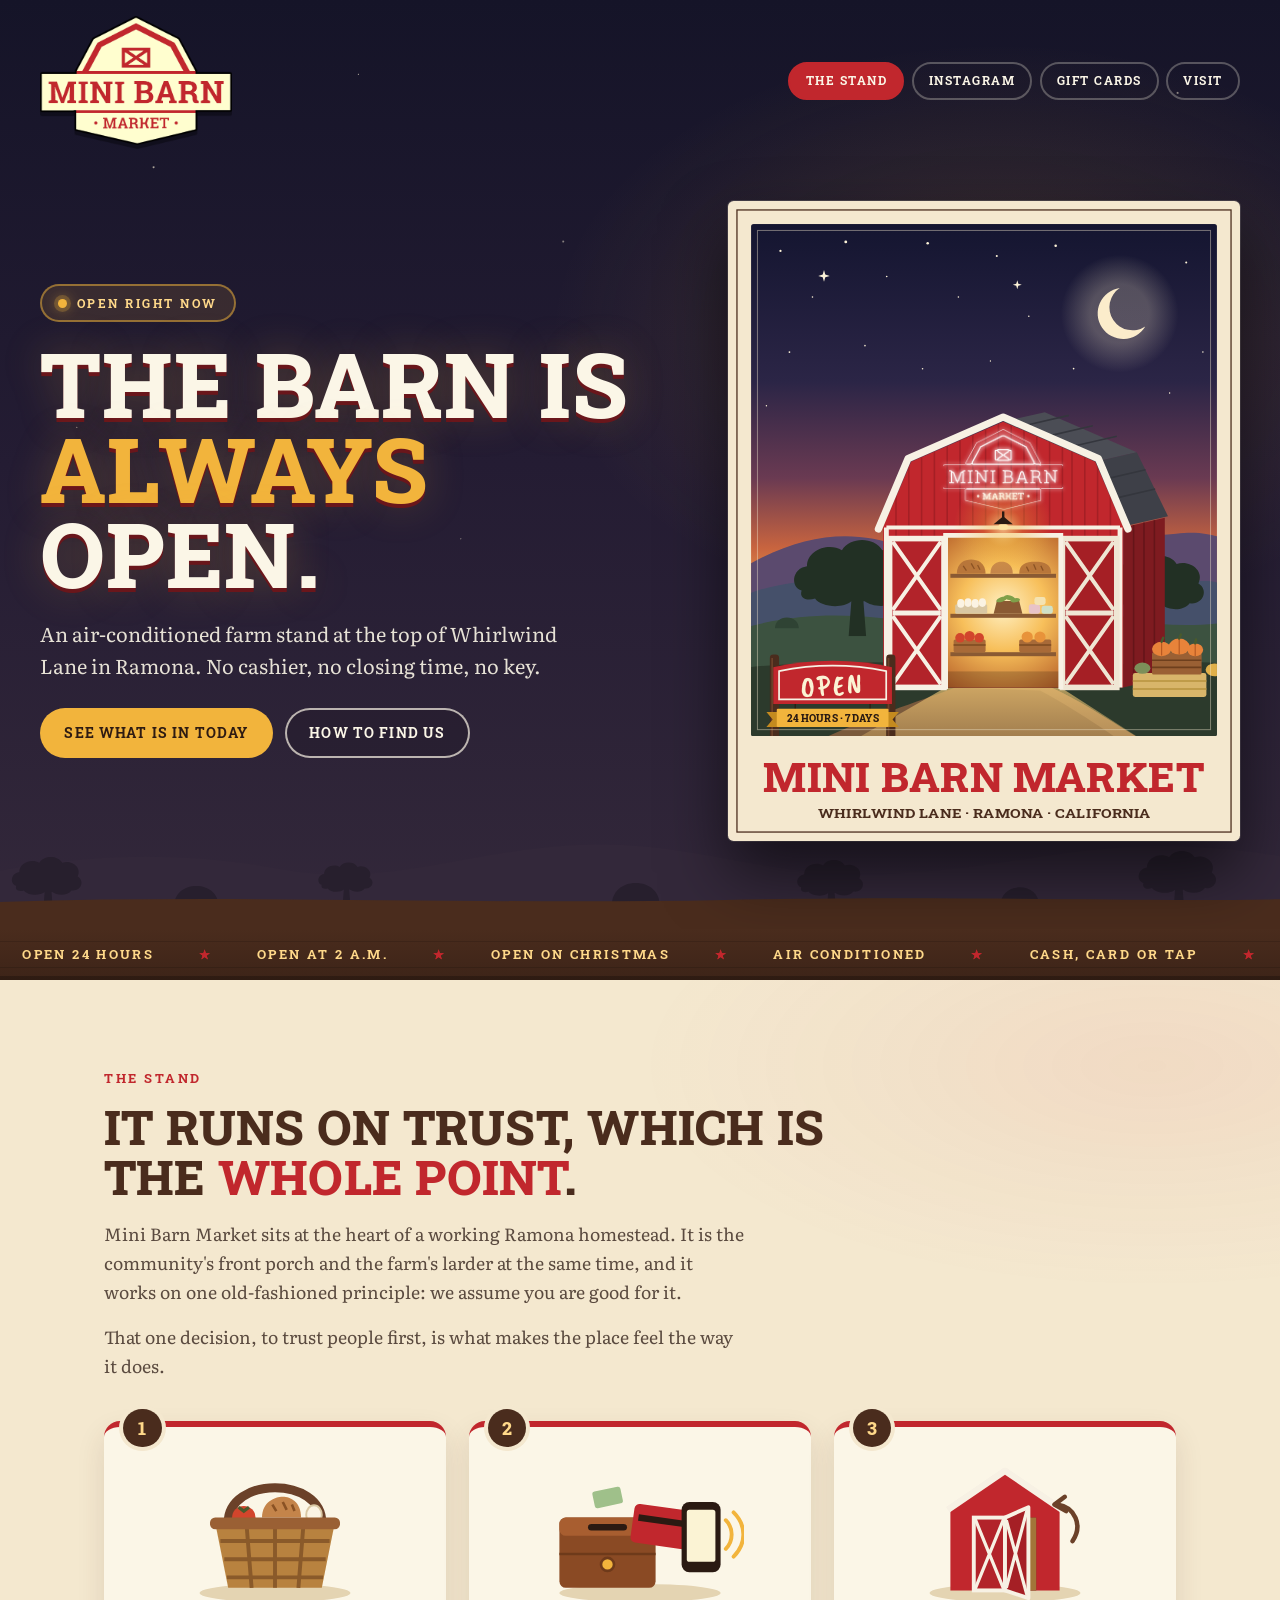
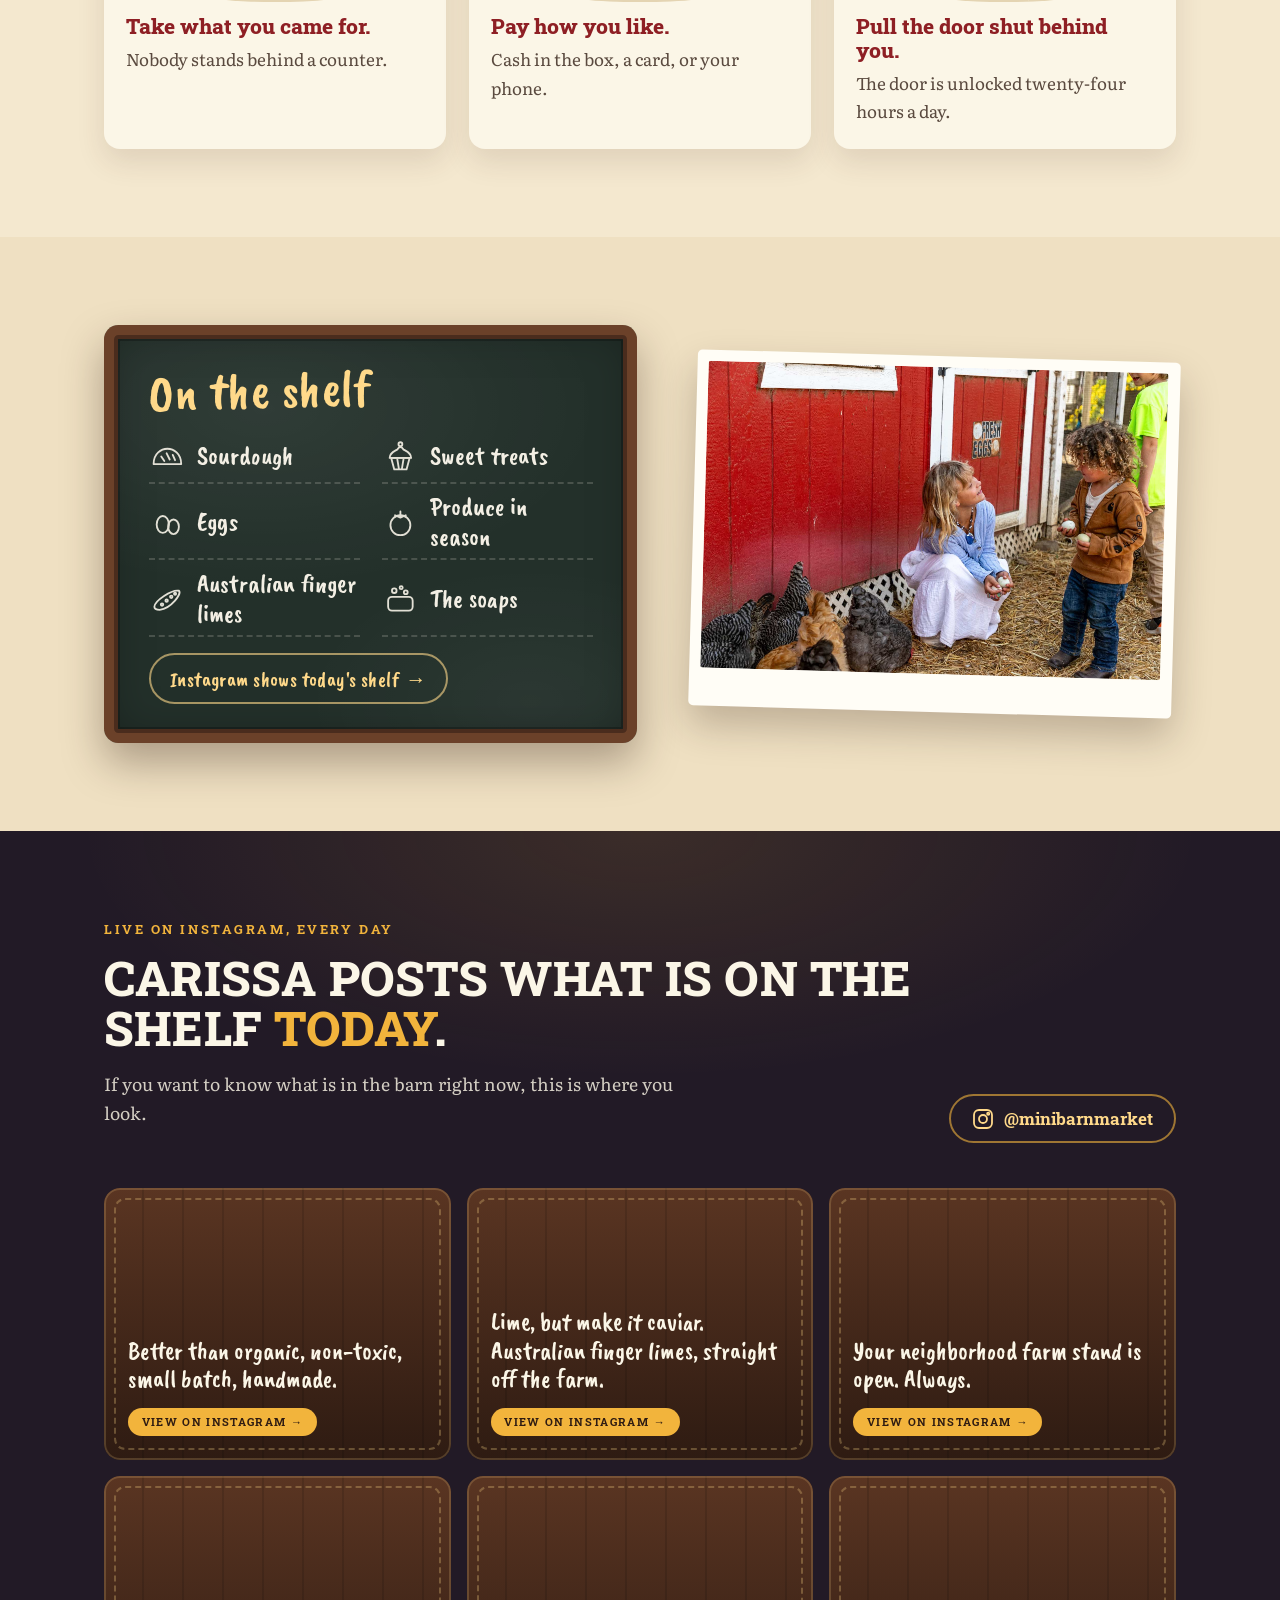
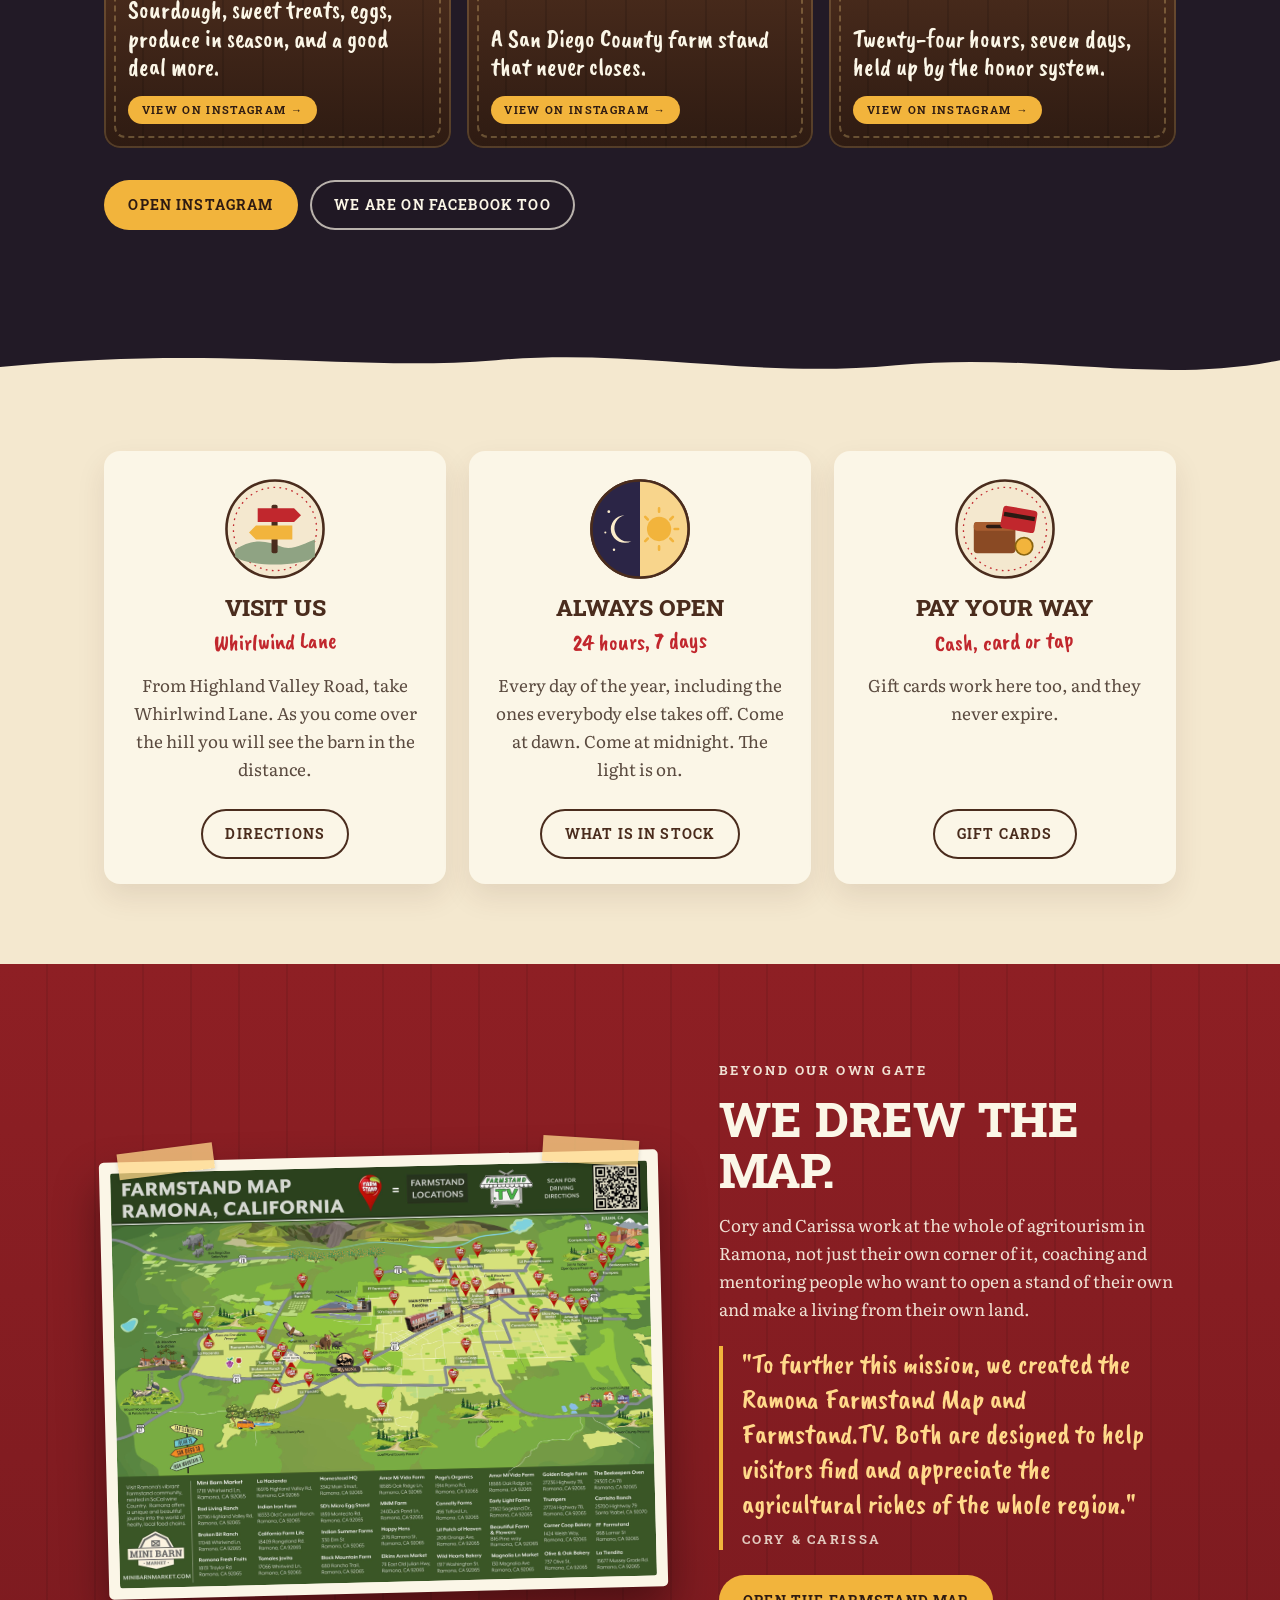
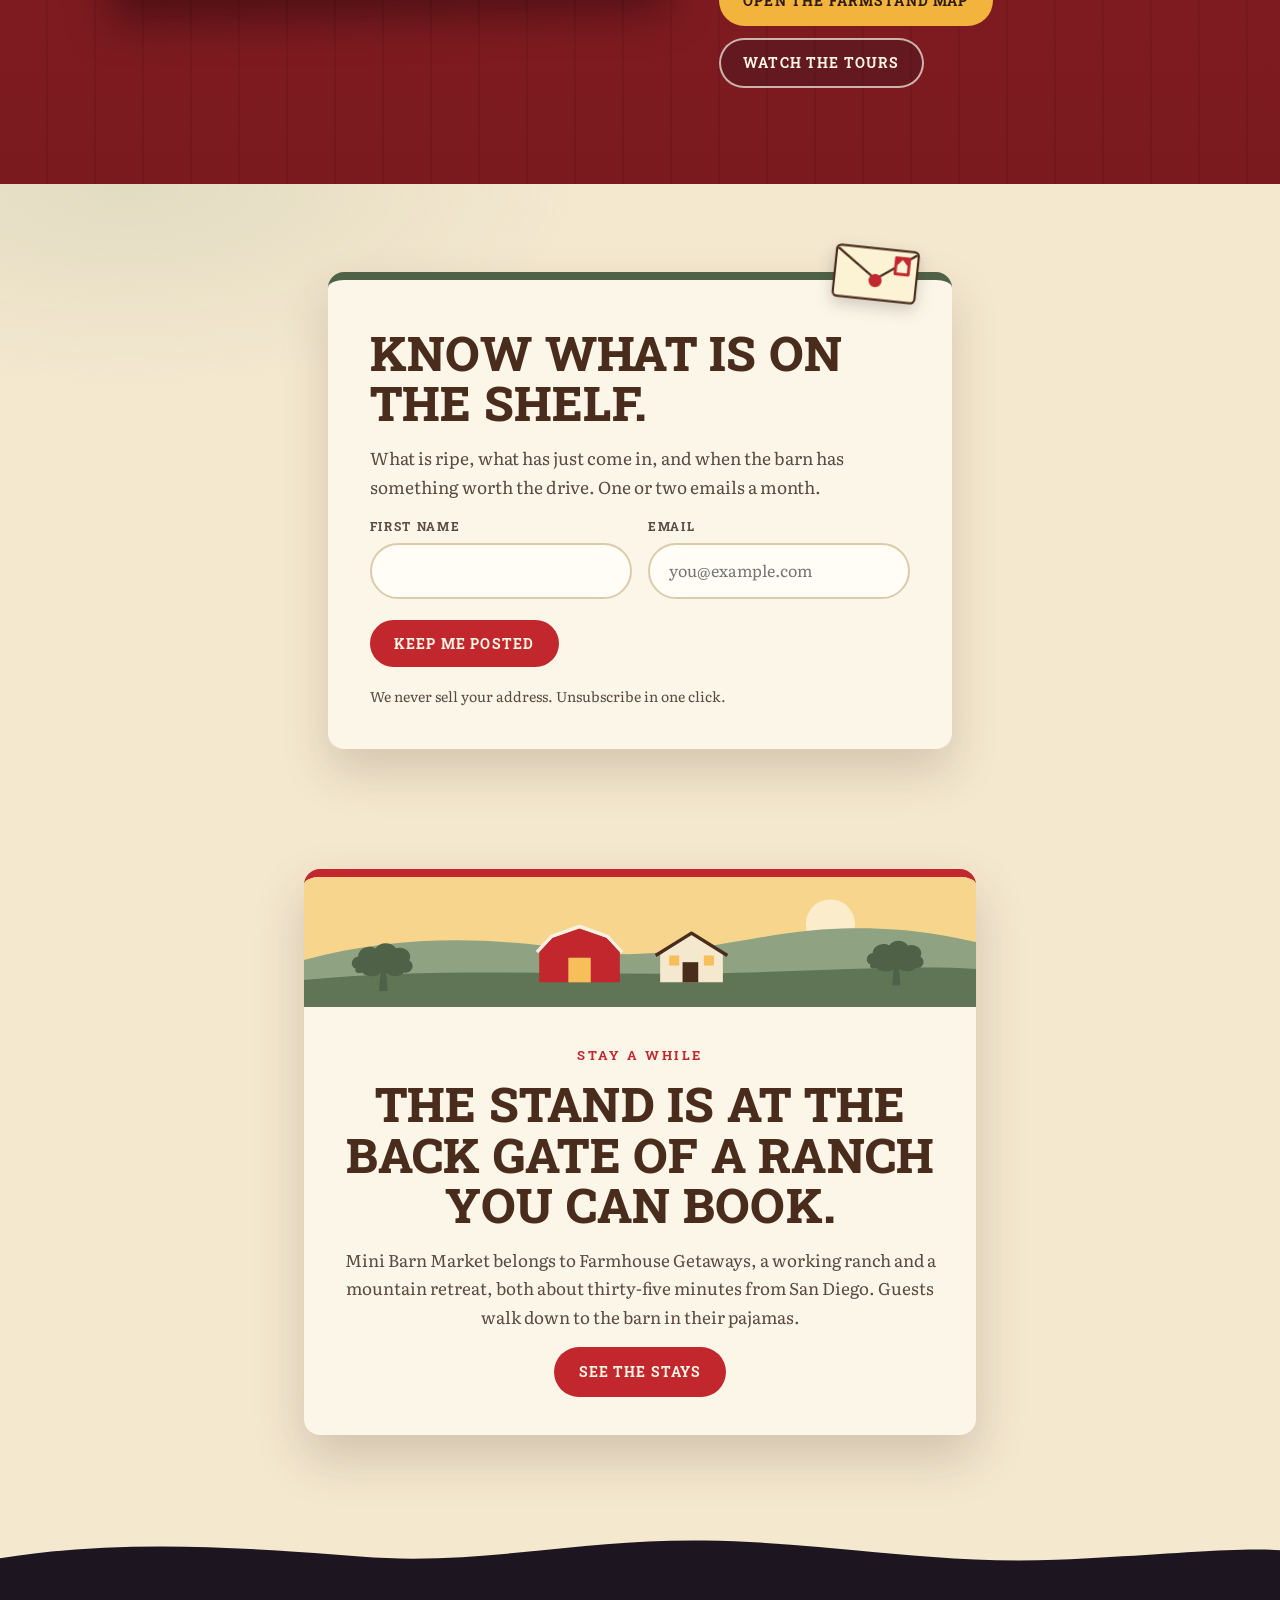
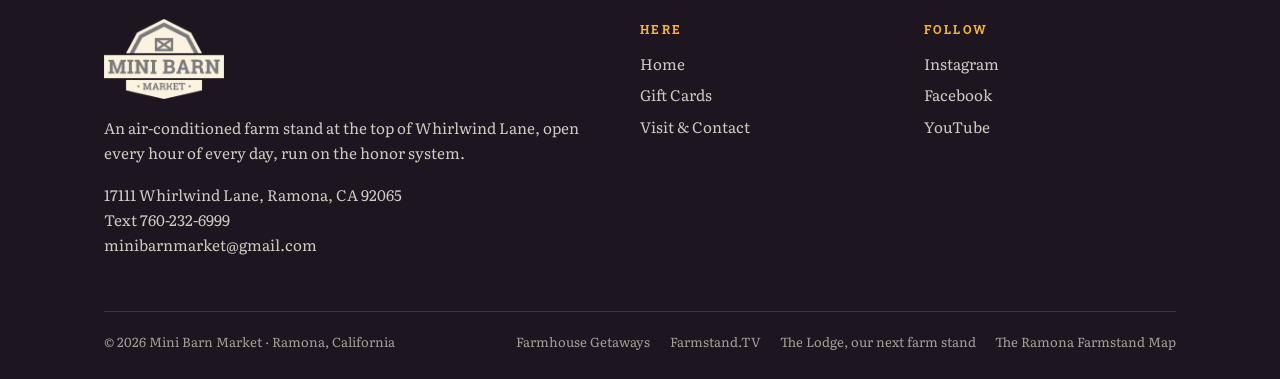
==== commit de54962a: "Footer: link The Lodge, our next farm stand Co-Authored-By: Claude Opus 5.5 <noreply@anthropic.com>" ====
--- a/index.html
+++ b/index.html
@@ -752,6 +752,7 @@
       <span class="sisters">
         <a href="https://farmhousegetaways.com/" target="_blank" rel="noopener">Farmhouse Getaways</a>
         <a href="https://farmstandtv.com/" target="_blank" rel="noopener">Farmstand.TV</a>
+        <a href="https://farmhousegetaways.com/thelodge/" target="_blank" rel="noopener">The Lodge, our next farm stand</a>
         <a href="https://farmstandtv.com/maps" target="_blank" rel="noopener">The Ramona Farmstand Map</a>
       </span>
     </div>
